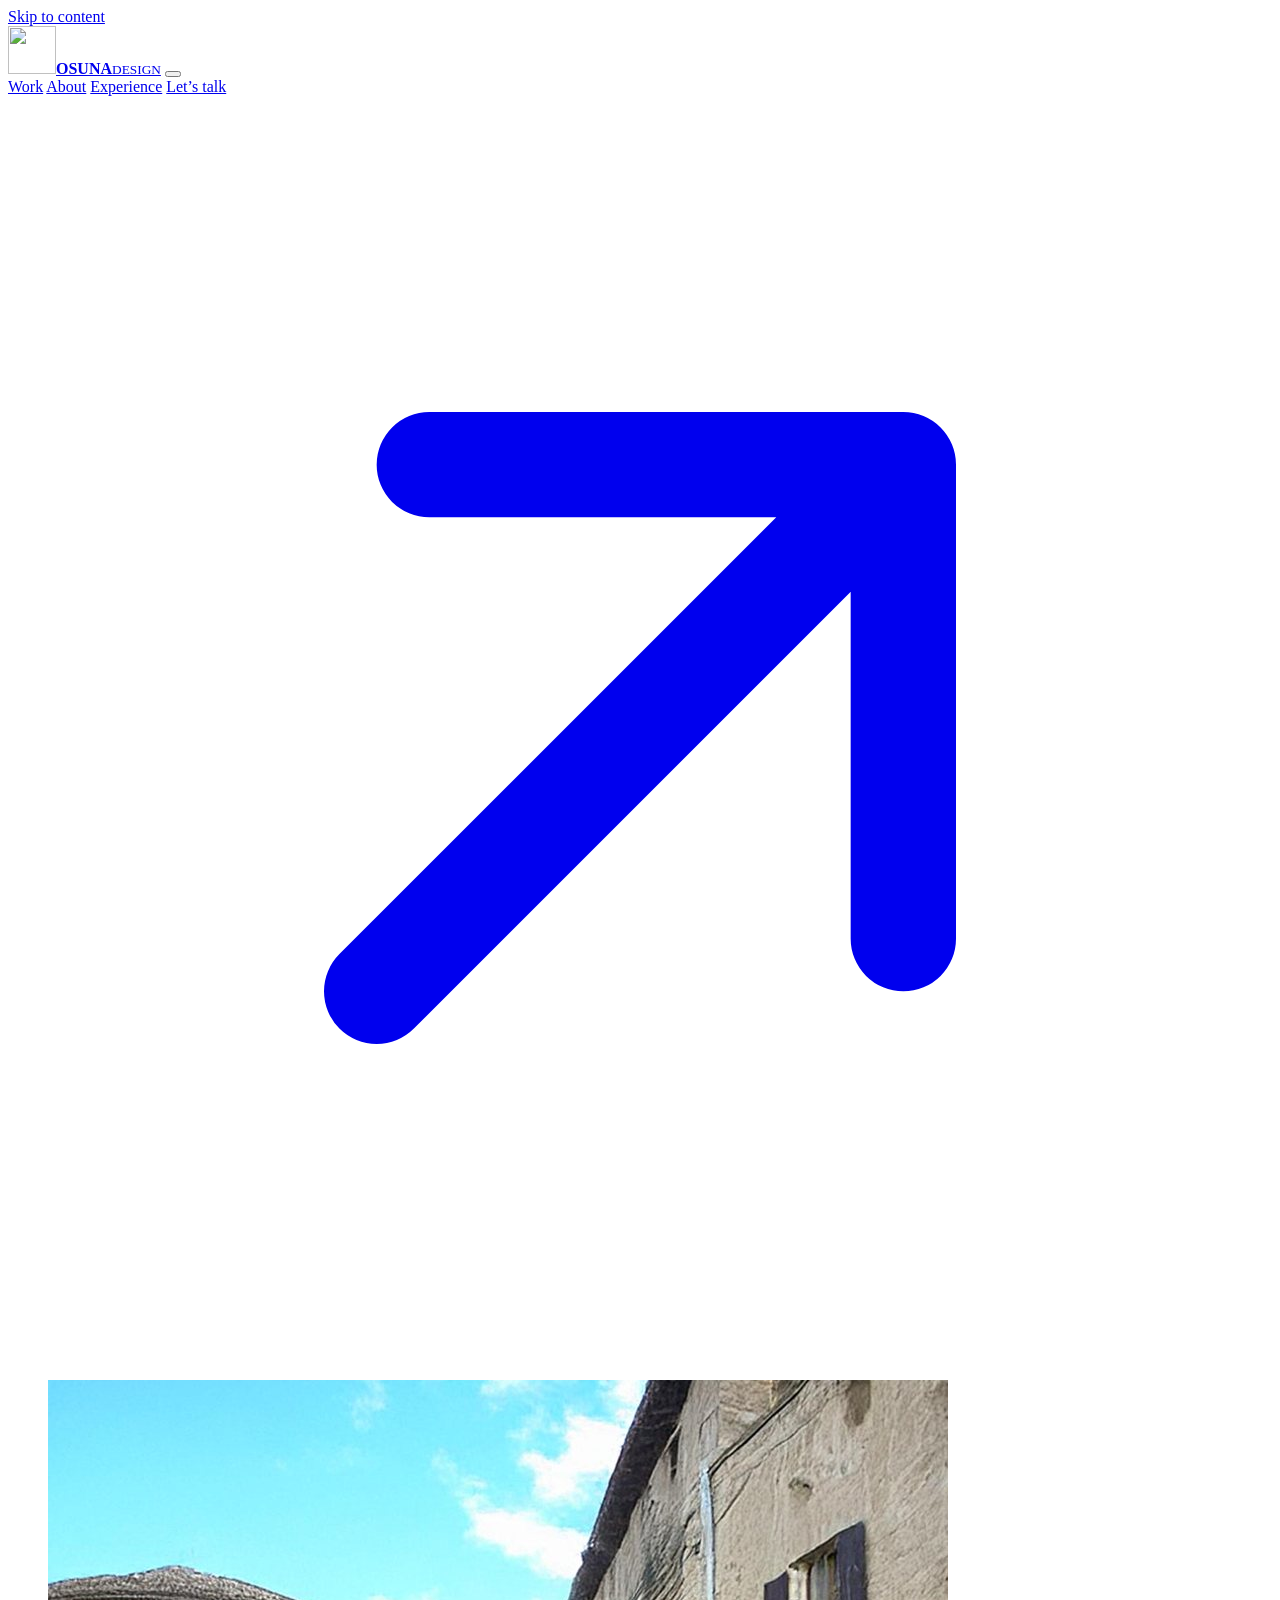
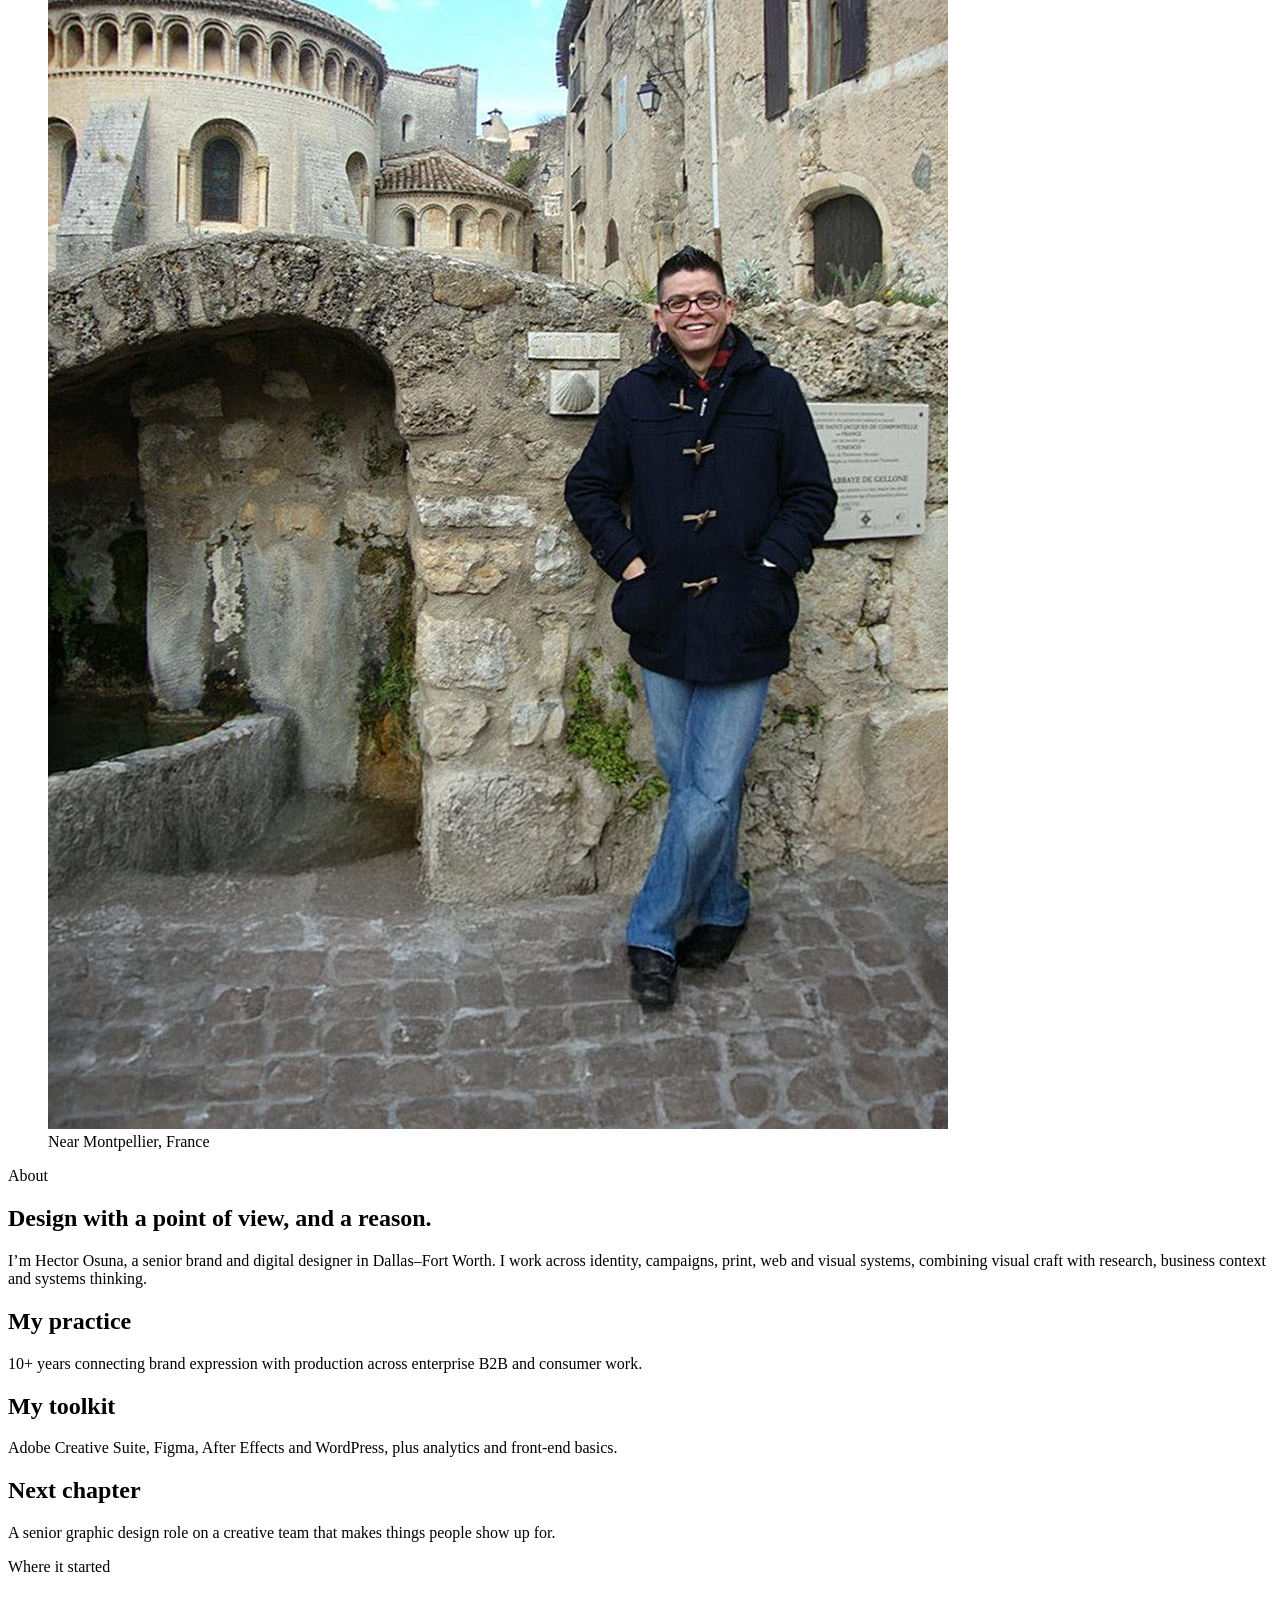
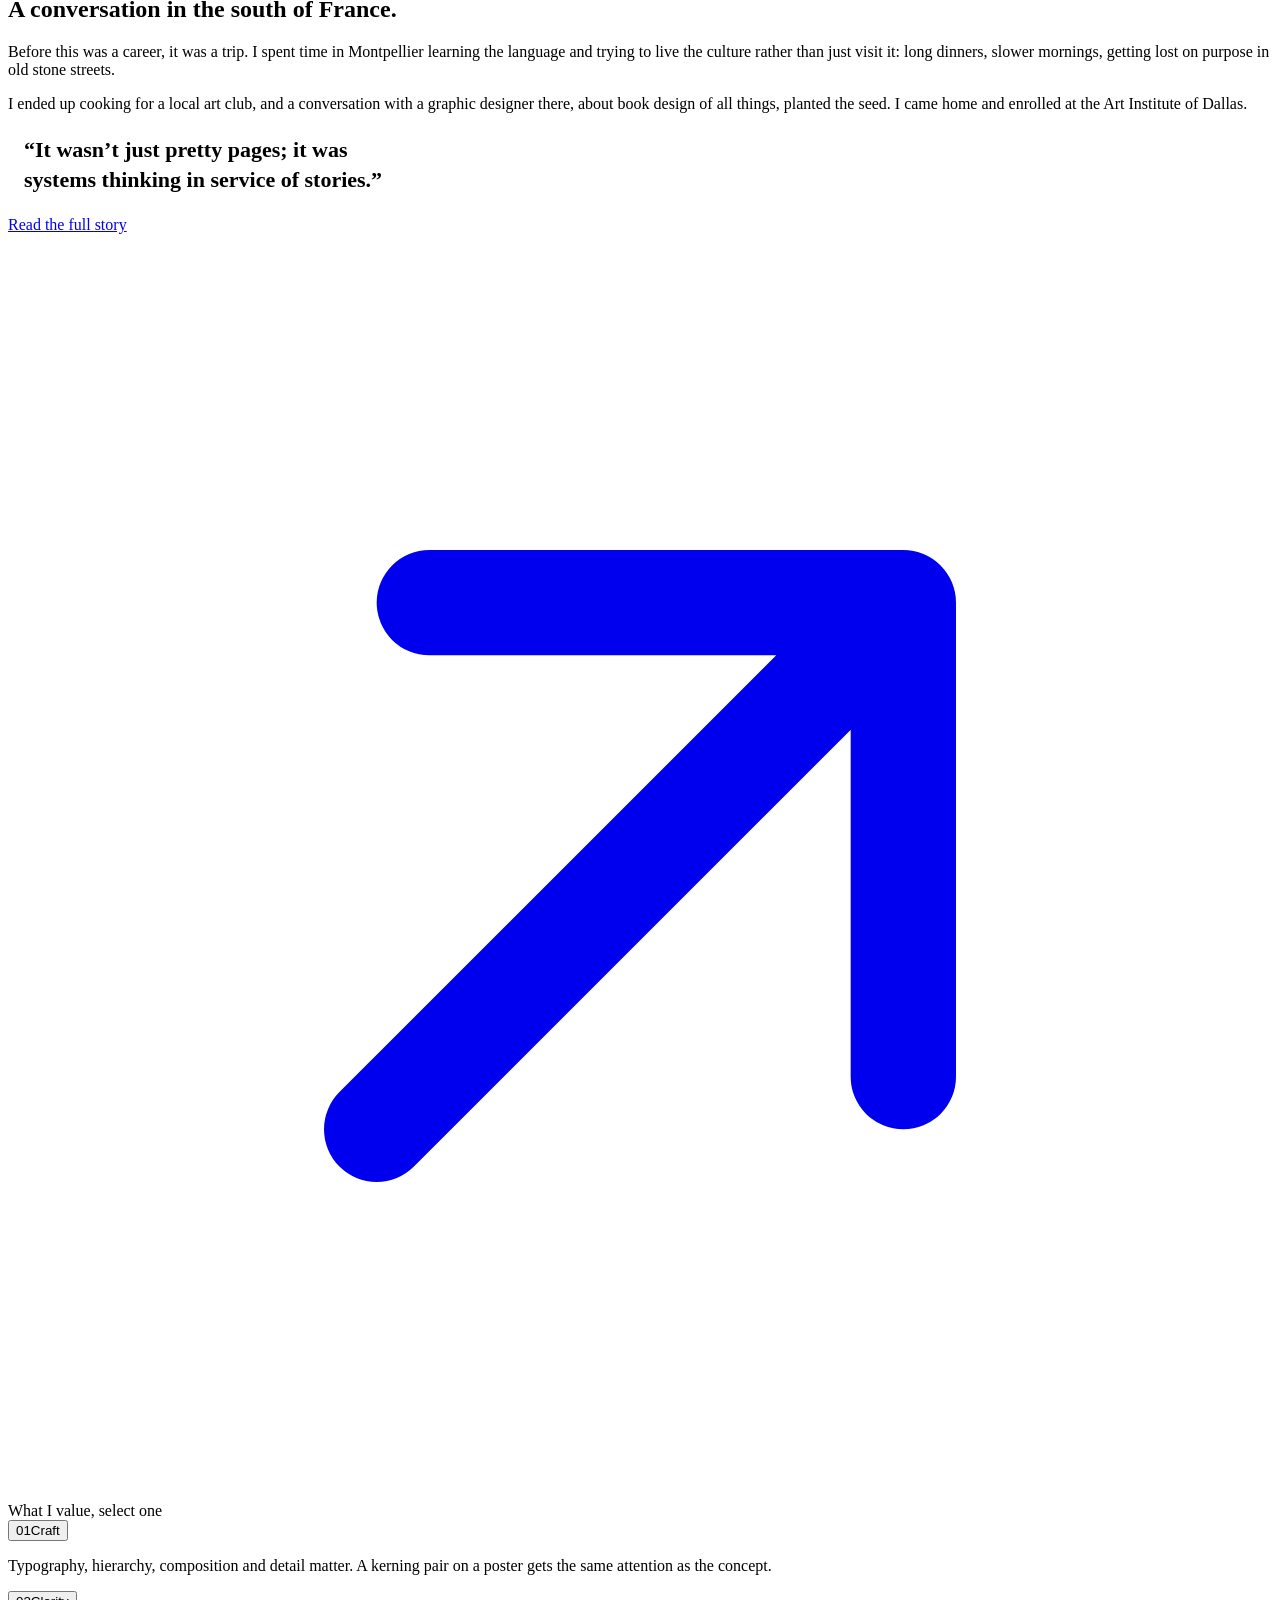
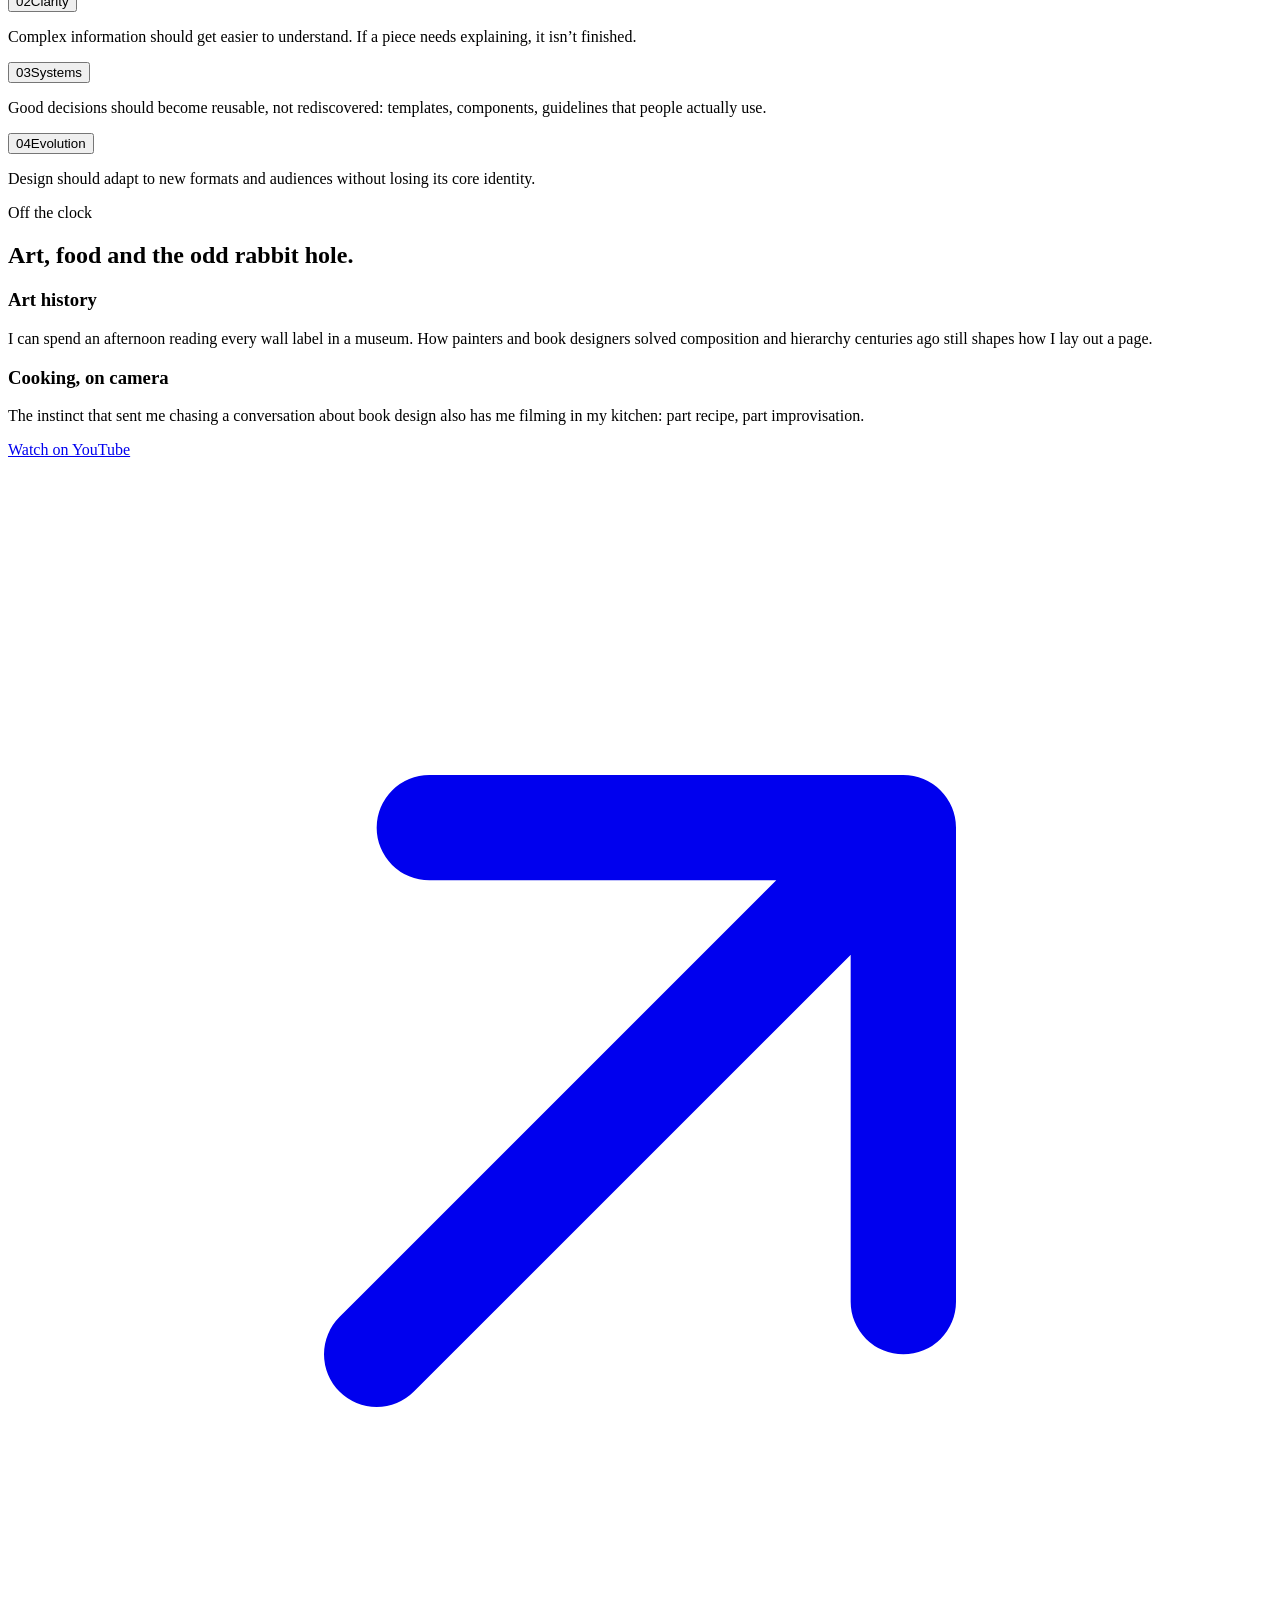
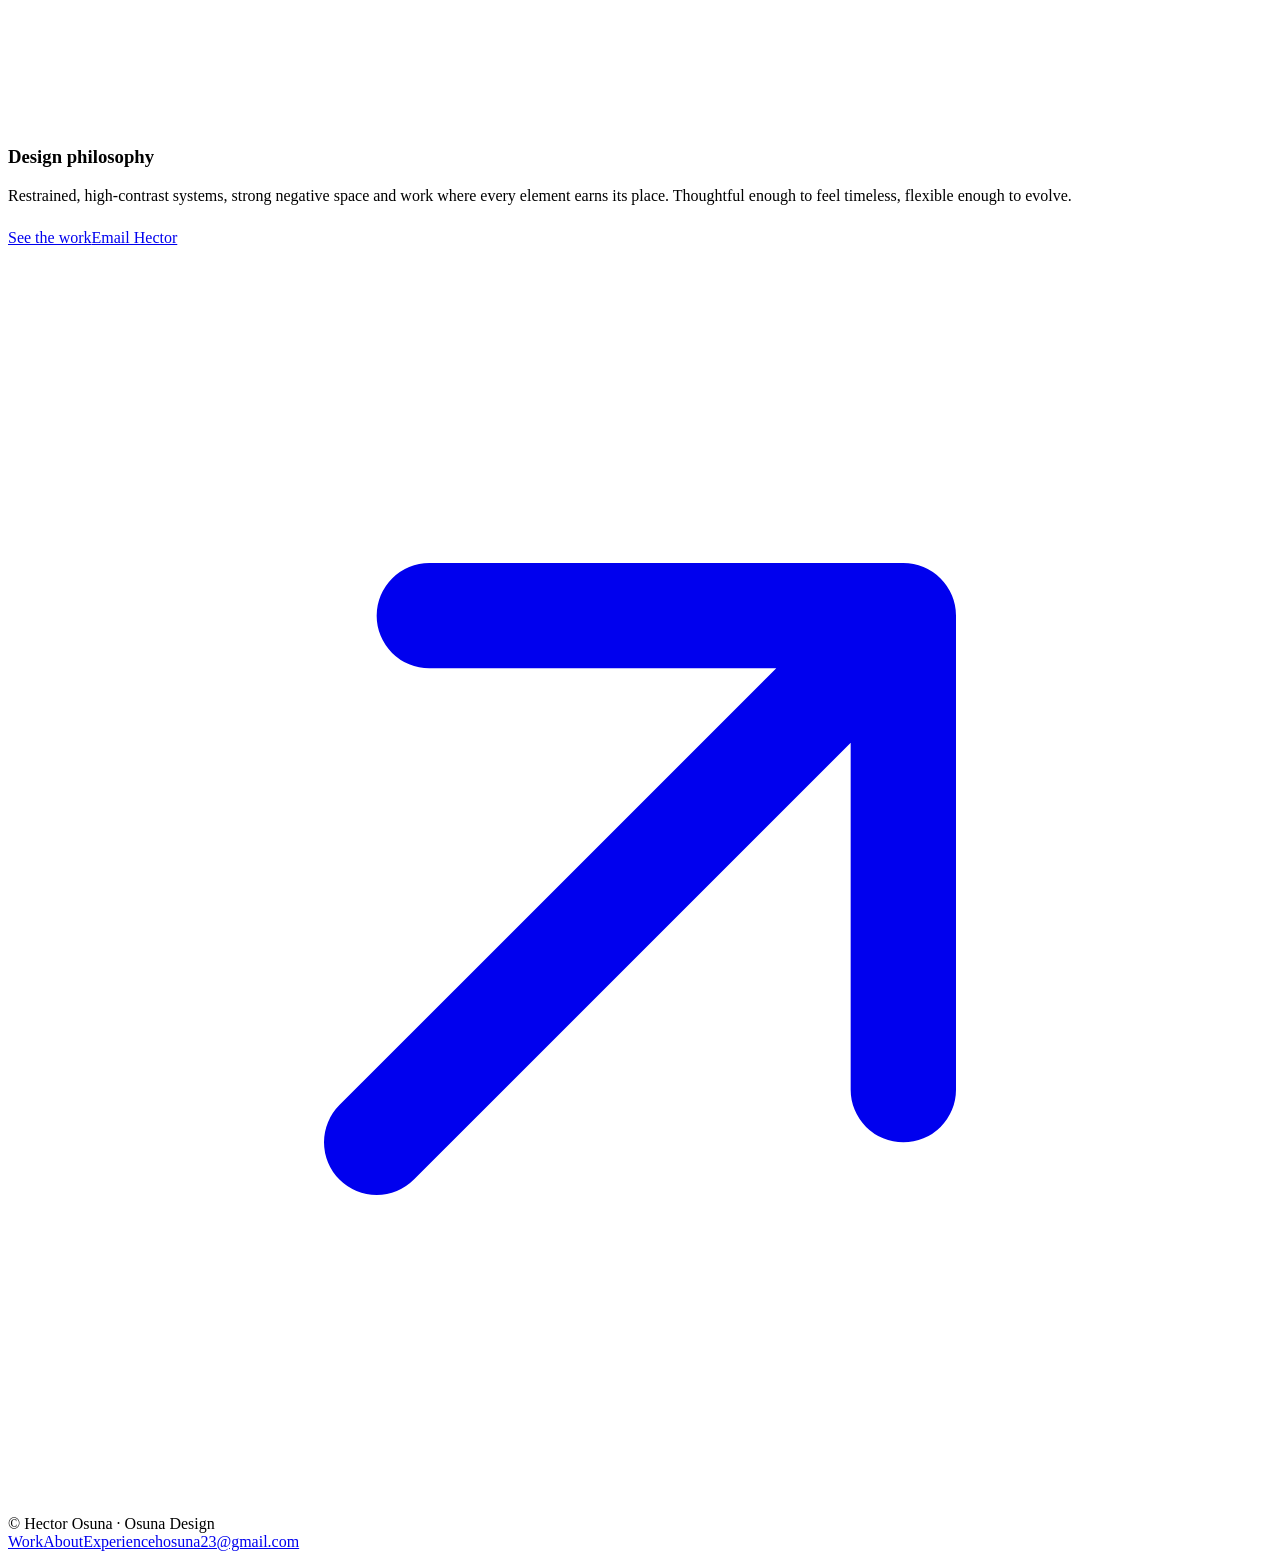
==== about.html @ 1fa9853d "Add files via upload" ====
<!DOCTYPE html>
<html lang="en">
<head>
<meta charset="utf-8">
<meta name="viewport" content="width=device-width,initial-scale=1">
<title>About Hector Osuna — Senior Graphic Designer</title>
<meta name="description" content="Hector Osuna is a senior brand and digital designer in Dallas–Fort Worth working across identity, campaigns, print and visual systems.">
<meta name="theme-color" content="#0F2043">
<link rel="icon" href="assets/favicon.svg" type="image/svg+xml">
<link rel="alternate icon" href="assets/favicon.ico">
<link rel="apple-touch-icon" href="assets/favicon-180.png">
<link rel="preload" href="fonts/plus-jakarta-sans-latin-wght-normal.woff2" as="font" type="font/woff2" crossorigin>
<link rel="preload" href="fonts/instrument-sans-latin-wght-normal.woff2" as="font" type="font/woff2" crossorigin>
<link rel="stylesheet" href="css/site.css">
</head>
<body class="about" id="top">
<a class="skip" href="#main">Skip to content</a>
<header class="nav">
  <div class="wrap nav__in">
    <a class="nav__brand" href="index.html" aria-label="Osuna Design, home"><img src="assets/osuna-mark.png" alt="" width="48" height="48"><span class="nav__word" aria-hidden="true"><b>OSUNA</b><small>DESIGN</small></span></a>
    <button class="nav__toggle" aria-label="Menu" aria-expanded="false"><span></span><span></span></button>
    <nav class="nav__links" aria-label="Main">
      <a href="index.html#work">Work</a>
      <a href="about.html" aria-current="page">About</a>
      <a href="resume.html">Experience</a>
      <a class="btn btn--solid btn--sm" href="mailto:hosuna23@gmail.com">Let&rsquo;s talk <svg viewBox="0 0 24 24" fill="none" stroke="currentColor" stroke-width="2" stroke-linecap="round" stroke-linejoin="round" aria-hidden="true"><path d="M7 17 17 7M8 7h9v9"/></svg></a>
    </nav>
  </div>
</header>
<main id="main">
<section class="band band--tight">
  <div class="wrap split split--center" style="grid-template-columns:minmax(0,.75fr) minmax(0,1.25fr)">
    <figure class="portrait" data-zoom data-title="Saint-Guilhem-le-Désert, near Montpellier, France"><img src="assets/about/hector-montpellier.jpg" alt="Hector Osuna beside a medieval stone bridge and abbey near Montpellier, France"><figcaption>Near Montpellier, France</figcaption></figure>
    <div class="stack" style="--s:18px">
      <span class="label" style="margin:0">About</span>
      <h1 class="h1">Design with a point of view, and a reason.</h1>
      <p class="lead">I&rsquo;m Hector Osuna, a senior brand and digital designer in Dallas–Fort Worth. I work across identity, campaigns, print, web and visual systems, combining visual craft with research, business context and systems thinking.</p>
      <div class="cols" style="--c:3;--g:12px">
        <div class="card"><h2 class="h4">My practice</h2><p>10+ years connecting brand expression with production across enterprise B2B and consumer work.</p></div>
        <div class="card"><h2 class="h4">My toolkit</h2><p>Adobe Creative Suite, Figma, After Effects and WordPress, plus analytics and front-end basics.</p></div>
        <div class="card card--dark"><h2 class="h4">Next chapter</h2><p>A senior graphic design role on a creative team that makes things people show up for.</p></div>
      </div>
    </div>
  </div>
</section>

<section class="band band--tight band--white">
  <div class="wrap split">
    <div class="stack" style="--s:14px">
      <span class="label" style="margin:0">Where it started</span>
      <h2 class="h2">A conversation in the south of France.</h2>
      <p class="body">Before this was a career, it was a trip. I spent time in Montpellier learning the language and trying to live the culture rather than just visit it: long dinners, slower mornings, getting lost on purpose in old stone streets.</p>
      <p class="body">I ended up cooking for a local art club, and a conversation with a graphic designer there, about book design of all things, planted the seed. I came home and enrolled at the Art Institute of Dallas.</p>
      <p style="font-family:var(--f-display);font-weight:600;font-size:22px;line-height:1.35;color:var(--brass);border-left:2px solid var(--brass);padding-left:16px;max-width:36ch">&ldquo;It wasn&rsquo;t just pretty pages; it was systems thinking in service of stories.&rdquo;</p>
      <a class="tlink" href="https://hosuna23.github.io/ui-ux-design/journey-ui-design.html" target="_blank" rel="noopener">Read the full story <svg viewBox="0 0 24 24" fill="none" stroke="currentColor" stroke-width="2" stroke-linecap="round" stroke-linejoin="round" aria-hidden="true"><path d="M7 17 17 7M8 7h9v9"/></svg></a>
    </div>
    <div>
      <span class="label">What I value, select one</span>
      <div class="principles" style="border-color:var(--rule)">
        <div class="principle is-open" style="border-color:var(--rule)"><button aria-expanded="true" style="color:var(--navy)"><span class="n" style="color:var(--brass)">01</span><span class="t">Craft</span><span class="pm" aria-hidden="true"></span></button><div class="principle__body"><div><p style="color:var(--slate)">Typography, hierarchy, composition and detail matter. A kerning pair on a poster gets the same attention as the concept.</p></div></div></div>
        <div class="principle" style="border-color:var(--rule)"><button aria-expanded="false" style="color:var(--navy)"><span class="n" style="color:var(--brass)">02</span><span class="t">Clarity</span><span class="pm" aria-hidden="true"></span></button><div class="principle__body"><div><p style="color:var(--slate)">Complex information should get easier to understand. If a piece needs explaining, it isn&rsquo;t finished.</p></div></div></div>
        <div class="principle" style="border-color:var(--rule)"><button aria-expanded="false" style="color:var(--navy)"><span class="n" style="color:var(--brass)">03</span><span class="t">Systems</span><span class="pm" aria-hidden="true"></span></button><div class="principle__body"><div><p style="color:var(--slate)">Good decisions should become reusable, not rediscovered: templates, components, guidelines that people actually use.</p></div></div></div>
        <div class="principle" style="border-color:var(--rule)"><button aria-expanded="false" style="color:var(--navy)"><span class="n" style="color:var(--brass)">04</span><span class="t">Evolution</span><span class="pm" aria-hidden="true"></span></button><div class="principle__body"><div><p style="color:var(--slate)">Design should adapt to new formats and audiences without losing its core identity.</p></div></div></div>
      </div>
    </div>
  </div>
</section>

<section class="band band--tight">
  <div class="wrap">
    <div class="head"><div><span class="label">Off the clock</span><h2 class="h2">Art, food and the odd rabbit hole.</h2></div></div>
    <div class="cols" style="--c:3">
      <div class="card"><h3 class="h4">Art history</h3><p>I can spend an afternoon reading every wall label in a museum. How painters and book designers solved composition and hierarchy centuries ago still shapes how I lay out a page.</p></div>
      <div class="card"><h3 class="h4">Cooking, on camera</h3><p>The instinct that sent me chasing a conversation about book design also has me filming in my kitchen: part recipe, part improvisation.</p><a class="tlink" style="margin-top:10px" href="https://www.youtube.com/channel/UCTY4CvN-ywnszfTrNIxoCaA" target="_blank" rel="noopener">Watch on YouTube <svg viewBox="0 0 24 24" fill="none" stroke="currentColor" stroke-width="2" stroke-linecap="round" stroke-linejoin="round" aria-hidden="true"><path d="M7 17 17 7M8 7h9v9"/></svg></a></div>
      <div class="card card--dark"><h3 class="h4">Design philosophy</h3><p>Restrained, high-contrast systems, strong negative space and work where every element earns its place. Thoughtful enough to feel timeless, flexible enough to evolve.</p></div>
    </div>
    <div class="actions" style="margin-top:24px"><a class="btn btn--solid" href="index.html#work">See the work</a><a class="btn btn--ghost" href="mailto:hosuna23@gmail.com">Email Hector <svg viewBox="0 0 24 24" fill="none" stroke="currentColor" stroke-width="2" stroke-linecap="round" stroke-linejoin="round" aria-hidden="true"><path d="M7 17 17 7M8 7h9v9"/></svg></a></div>
  </div>
</section>
</main>
<footer class="footer">
  <div class="wrap footer__in">
    <span>&copy; <span data-year></span> Hector Osuna &middot; Osuna Design</span>
    <nav aria-label="Footer"><a href="index.html#work">Work</a><a href="about.html">About</a><a href="resume.html">Experience</a><a href="mailto:hosuna23@gmail.com">hosuna23@gmail.com</a></nav>
  </div>
</footer>
<script src="js/site.js"></script>

</body>
</html>
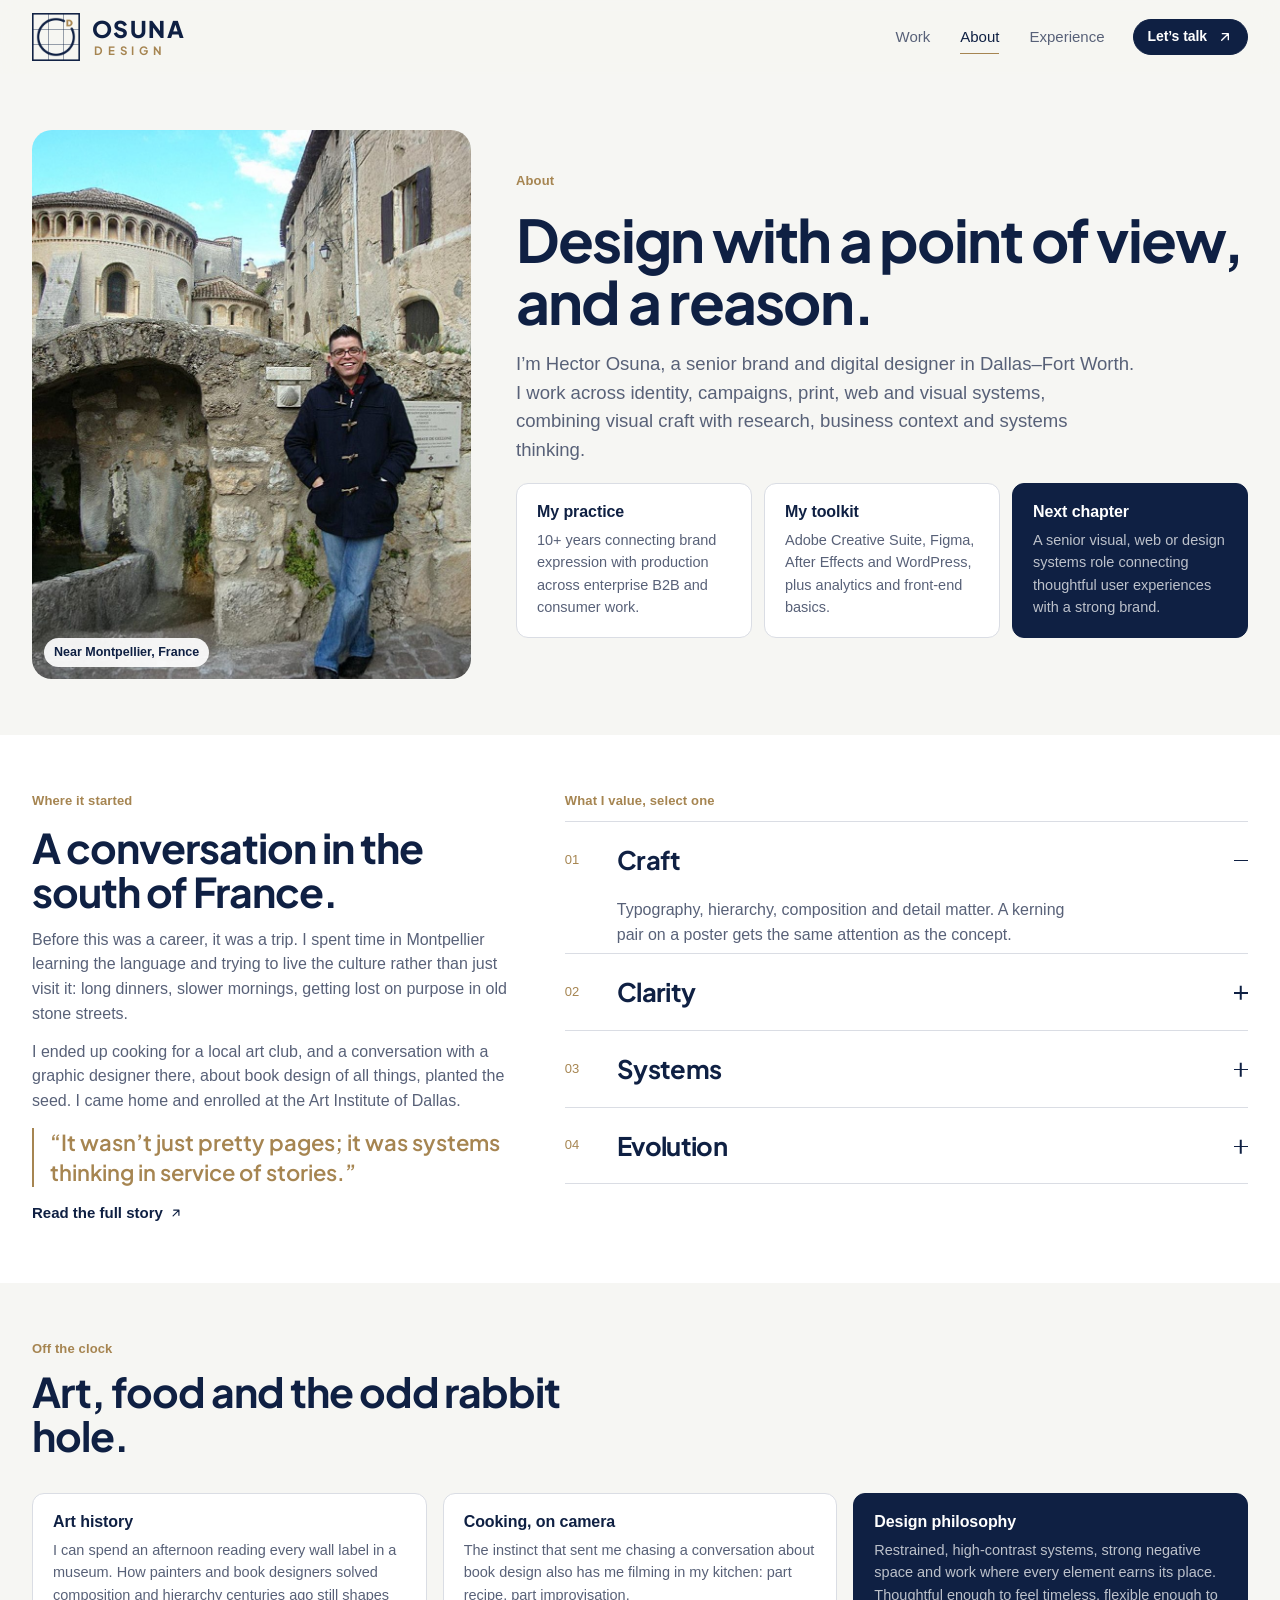
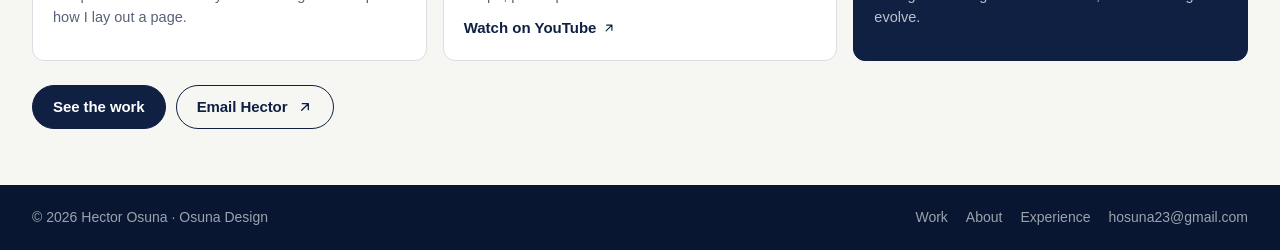
==== commit 496967ff: "Add files via upload" ====
--- a/about.html
+++ b/about.html
@@ -3,7 +3,7 @@
 <head>
 <meta charset="utf-8">
 <meta name="viewport" content="width=device-width,initial-scale=1">
-<title>About Hector Osuna — Senior Graphic Designer</title>
+<title>About Hector Osuna — Senior Visual & Digital Designer</title>
 <meta name="description" content="Hector Osuna is a senior brand and digital designer in Dallas–Fort Worth working across identity, campaigns, print and visual systems.">
 <meta name="theme-color" content="#0F2043">
 <link rel="icon" href="assets/favicon.svg" type="image/svg+xml">
@@ -38,7 +38,7 @@
       <div class="cols" style="--c:3;--g:12px">
         <div class="card"><h2 class="h4">My practice</h2><p>10+ years connecting brand expression with production across enterprise B2B and consumer work.</p></div>
         <div class="card"><h2 class="h4">My toolkit</h2><p>Adobe Creative Suite, Figma, After Effects and WordPress, plus analytics and front-end basics.</p></div>
-        <div class="card card--dark"><h2 class="h4">Next chapter</h2><p>A senior graphic design role on a creative team that makes things people show up for.</p></div>
+        <div class="card card--dark"><h2 class="h4">Next chapter</h2><p>A senior visual, web or design systems role connecting thoughtful user experiences with a strong brand.</p></div>
       </div>
     </div>
   </div>
--- a/css/site.css
+++ b/css/site.css
@@ -0,0 +1,741 @@
+/* ==========================================================================
+   Hector Osuna — Portfolio
+   Design tokens are taken from the Osuna Design mark: navy + brass.
+   Display: Plus Jakarta Sans, bold. Text: Instrument Sans.
+   ========================================================================== */
+
+@font-face{font-family:"Plus Jakarta Sans";font-style:normal;font-display:swap;font-weight:200 800;src:url(../fonts/plus-jakarta-sans-latin-wght-normal.woff2) format("woff2-variations")}
+@font-face{font-family:"Instrument Sans";font-style:normal;font-display:swap;font-weight:400 700;src:url(../fonts/instrument-sans-latin-wght-normal.woff2) format("woff2-variations")}
+
+:root{
+  --navy:#0F2043;
+  --night:#091632;
+  --navy-2:#1B2D57;
+  --brass:#A68551;
+  --brass-lt:#D2B47E;
+  --paper:#F6F6F3;
+  --white:#FFFFFF;
+  --mist:#ECEEF2;
+  --ink:#0F2043;
+  --slate:#586178;
+  --rule:#DADDE4;
+  --rule-dk:rgba(255,255,255,.14);
+
+  --f-display:"Plus Jakarta Sans", "Helvetica Neue", Arial, sans-serif;
+  --f-text:"Instrument Sans", "Helvetica Neue", Arial, sans-serif;
+
+  --max:1240px;
+  --gutter:clamp(16px,3vw,32px);
+  --r-sm:6px;
+  --r-md:12px;
+  --r-lg:20px;
+  --ease:cubic-bezier(.22,.7,.2,1);
+  --ease-out:cubic-bezier(.16,1,.3,1);
+  --shadow:0 1px 2px rgba(15,32,67,.06), 0 18px 40px -18px rgba(15,32,67,.28);
+  --nav-h:74px;
+}
+
+*,*::before,*::after{box-sizing:border-box}
+html{-webkit-text-size-adjust:100%;scroll-padding-top:calc(var(--nav-h) + 56px)}
+body{
+  margin:0;background:var(--paper);color:var(--ink);
+  font-family:var(--f-text);font-size:16px;line-height:1.55;
+  -webkit-font-smoothing:antialiased;text-rendering:optimizeLegibility;
+  overflow-x:hidden;
+}
+img,svg,video{display:block;max-width:100%}
+a{color:inherit;text-decoration:none}
+button{font:inherit;color:inherit;cursor:pointer}
+h1,h2,h3,h4{margin:0;font-weight:700}
+p{margin:0}
+:focus-visible{outline:2px solid var(--brass);outline-offset:3px;border-radius:4px}
+::selection{background:var(--brass-lt);color:var(--navy)}
+
+.wrap{width:min(var(--max),100% - var(--gutter)*2);margin-inline:auto}
+.skip{position:absolute;left:-999px;top:8px;z-index:100;background:var(--navy);color:#fff;padding:10px 14px;border-radius:var(--r-sm)}
+.skip:focus{left:8px}
+.sr{position:absolute;width:1px;height:1px;overflow:hidden;clip:rect(0 0 0 0);white-space:nowrap}
+
+/* ---------- Type ---------- */
+.display{font-family:var(--f-display);font-weight:700;letter-spacing:-.025em;line-height:1.02;}
+.h1{font-family:var(--f-display);font-weight:700;letter-spacing:-.03em;font-size:clamp(36px,4.6vw,62px);line-height:1.04;}
+.h2{font-family:var(--f-display);font-weight:700;letter-spacing:-.025em;font-size:clamp(28px,3.2vw,42px);line-height:1.08;}
+.h3{font-family:var(--f-display);font-weight:700;letter-spacing:-.025em;font-size:clamp(21px,1.9vw,26px);line-height:1.15;}
+.h4{font-family:var(--f-text);font-size:16px;line-height:1.3;font-weight:600;letter-spacing:-.005em}
+.lead{font-size:clamp(17px,1.45vw,19px);line-height:1.55;color:var(--slate);max-width:60ch}
+.body{color:var(--slate);max-width:62ch}
+.body + .body{margin-top:.8em}
+.small{font-size:14px;line-height:1.5;color:var(--slate)}
+.label{display:block;font-size:13px;font-weight:600;letter-spacing:.01em;color:var(--brass);margin-bottom:10px}
+.on-dark .label,.label--lt{color:var(--brass-lt)}
+em.serif,.serif-i{font-family:var(--f-display);font-weight:700;letter-spacing:-.025em;}
+.muted{color:var(--slate)}
+.num{font-variant-numeric:tabular-nums lining-nums}
+
+/* ---------- Buttons & links ---------- */
+.btn{
+  display:inline-flex;align-items:center;gap:10px;min-height:44px;padding:0 20px;
+  border-radius:999px;border:1px solid currentColor;background:transparent;
+  font-size:15px;font-weight:600;letter-spacing:-.005em;white-space:nowrap;
+  transition:background .3s var(--ease),color .3s var(--ease),border-color .3s var(--ease),transform .3s var(--ease);
+}
+.btn svg{width:16px;height:16px;transition:transform .35s var(--ease)}
+.btn:hover svg{transform:translate(3px,-3px)}
+.btn--solid{background:var(--navy);border-color:var(--navy);color:#fff}
+.btn--solid:hover{background:var(--brass);border-color:var(--brass)}
+.btn--ghost:hover{background:var(--navy);color:#fff;border-color:var(--navy)}
+.on-dark .btn--solid,.btn--brass{background:var(--brass);border-color:var(--brass);color:var(--night)}
+.on-dark .btn--solid:hover,.btn--brass:hover{background:#fff;border-color:#fff;color:var(--navy)}
+.on-dark .btn--ghost{color:#fff;border-color:rgba(255,255,255,.4)}
+.on-dark .btn--ghost:hover{background:#fff;color:var(--navy);border-color:#fff}
+.btn--sm{min-height:36px;padding:0 14px;font-size:14px}
+.actions{display:flex;flex-wrap:wrap;gap:10px}
+
+.tlink{
+  display:inline-flex;align-items:center;gap:6px;font-weight:600;font-size:15px;
+  background:linear-gradient(currentColor,currentColor) 0 100%/0 1px no-repeat;
+  padding-bottom:2px;transition:background-size .4s var(--ease),color .2s;
+}
+.tlink:hover{background-size:100% 1px;color:var(--brass)}
+.tlink svg{width:14px;height:14px}
+
+/* ---------- Navigation ---------- */
+.nav{
+  position:sticky;top:0;z-index:50;height:var(--nav-h);
+  background:color-mix(in srgb,var(--paper) 86%,transparent);
+  backdrop-filter:saturate(160%) blur(14px);-webkit-backdrop-filter:saturate(160%) blur(14px);
+  border-bottom:1px solid transparent;transition:border-color .3s,background .3s;
+}
+.nav.is-scrolled{border-bottom-color:var(--rule)}
+.nav__in{height:100%;display:flex;align-items:center;justify-content:space-between;gap:24px}
+.nav__brand{display:flex;align-items:center;gap:12px;color:var(--navy)}
+.nav__brand img{width:48px;height:48px}
+.nav__word{display:flex;flex-direction:column;line-height:1}
+.nav__word b{font-family:var(--f-display);font-weight:800;font-size:23px;letter-spacing:.06em}
+.nav__word small{font-family:var(--f-display);font-weight:700;font-size:11.5px;letter-spacing:.42em;color:var(--brass);margin-top:5px;padding-left:2px}
+@media (max-width:820px){.nav__brand img{width:42px;height:42px}.nav__word b{font-size:20px}.nav__word small{font-size:10.5px}}
+.nav__links{display:flex;align-items:center;gap:6px}
+.nav__links a:not(.btn){position:relative;padding:8px 12px;font-size:15px;font-weight:500;color:var(--slate);transition:color .2s}
+.nav__links a:not(.btn):hover,.nav__links a[aria-current="page"]{color:var(--navy)}
+.nav__links a[aria-current="page"]::after{content:"";position:absolute;left:12px;right:12px;bottom:2px;height:1.5px;background:var(--brass)}
+.nav__links .btn{margin-left:10px}
+.nav__toggle{display:none;width:44px;height:44px;border:0;background:none;border-radius:50%;position:relative}
+.nav__toggle span{position:absolute;left:12px;right:12px;height:1.5px;background:var(--navy);transition:transform .35s var(--ease),opacity .2s}
+.nav__toggle span:nth-child(1){top:17px}.nav__toggle span:nth-child(2){top:26px}
+.nav.is-open .nav__toggle span:nth-child(1){transform:translateY(4.5px) rotate(45deg)}
+.nav.is-open .nav__toggle span:nth-child(2){transform:translateY(-4.5px) rotate(-45deg)}
+
+@media (max-width:820px){
+  .nav__toggle{display:block}
+  .nav__links{
+    position:fixed;inset:var(--nav-h) 0 auto 0;flex-direction:column;align-items:stretch;gap:0;
+    background:var(--paper);border-bottom:1px solid var(--rule);padding:8px var(--gutter) 20px;
+    transform:translateY(-8px);opacity:0;visibility:hidden;transition:all .3s var(--ease);
+  }
+  .nav.is-open .nav__links{transform:none;opacity:1;visibility:visible}
+  .nav__links a:not(.btn){padding:14px 0;font-size:18px;border-bottom:1px solid var(--rule)}
+  .nav__links a[aria-current="page"]::after{display:none}
+  .nav__links .btn{margin:16px 0 0;justify-content:center}
+}
+
+/* ---------- Sections ---------- */
+.band{padding:clamp(48px,6vw,80px) 0}
+.band--tight{padding:clamp(36px,4.5vw,56px) 0}
+.band--dark,.on-dark{background:var(--navy);color:#fff}
+.band--dark .lead,.band--dark .body,.band--dark .small,.on-dark .lead,.on-dark .body,.on-dark .small,.on-dark .muted{color:rgba(255,255,255,.72)}
+.band--white{background:var(--white)}
+.head{display:grid;grid-template-columns:minmax(0,1fr) minmax(0,.9fr);gap:24px 48px;align-items:end;margin-bottom:clamp(24px,3vw,36px)}
+.head .lead,.head .body{justify-self:end}
+@media (max-width:820px){.head{grid-template-columns:1fr}.head .lead,.head .body{justify-self:start}}
+
+/* ==========================================================================
+   HOME
+   ========================================================================== */
+.stage{position:relative;background:var(--navy);color:#fff;overflow:hidden;isolation:isolate}
+.stage::before{
+  /* faint staff lines: five rules, like a score */
+  content:"";position:absolute;left:52%;right:0;top:50%;margin-top:-32px;height:64px;z-index:-1;opacity:.12;
+  background:repeating-linear-gradient(to bottom,#fff 0 1px,transparent 1px 16px);
+  transform-origin:left;animation:staff 1.6s var(--ease-out) .2s both;
+}
+@keyframes staff{from{transform:scaleX(0)}to{transform:scaleX(1)}}
+.stage__in{display:grid;grid-template-columns:minmax(0,1.15fr) minmax(0,.85fr);gap:40px;align-items:center;padding:clamp(40px,5.5vw,72px) 0 clamp(36px,4.5vw,56px)}
+.stage__kicker{display:flex;flex-wrap:wrap;gap:6px 18px;font-size:14px;color:rgba(255,255,255,.7);margin-bottom:22px}
+.stage__kicker b{color:#fff;font-weight:600}
+.stage__kicker .dot{display:inline-block;width:6px;height:6px;border-radius:50%;background:#7BD88F;margin-right:8px;vertical-align:middle;box-shadow:0 0 0 0 rgba(123,216,143,.6);animation:ping 2.4s infinite}
+@keyframes ping{70%{box-shadow:0 0 0 8px rgba(123,216,143,0)}100%{box-shadow:0 0 0 0 rgba(123,216,143,0)}}
+.stage h1{font-family:var(--f-display);font-weight:700;letter-spacing:-.025em;font-size:clamp(36px,4.2vw,60px);line-height:1.04;}
+.stage h1 .ln{display:block;overflow:hidden;padding-bottom:.06em}
+.stage h1 .ln > span{display:block;animation:rise 1s var(--ease-out) both}
+.stage h1 .ln:nth-child(2) > span{animation-delay:.08s}
+.stage h1 .ln:nth-child(3) > span{animation-delay:.16s;color:var(--brass-lt)}
+@keyframes rise{from{transform:translateY(105%)}to{transform:none}}
+.stage .lead{color:rgba(255,255,255,.74);margin:22px 0 28px;max-width:52ch;animation:fade .9s var(--ease-out) .35s both}
+.stage .actions{animation:fade .9s var(--ease-out) .45s both}
+@keyframes fade{from{opacity:0;transform:translateY(10px)}to{opacity:1;transform:none}}
+
+.proof{display:grid;grid-template-columns:repeat(3,auto);justify-content:start;gap:12px 40px;margin-top:36px;padding-top:22px;border-top:1px solid var(--rule-dk);animation:fade .9s var(--ease-out) .55s both}
+.proof strong{display:block;font-family:var(--f-display);font-weight:700;letter-spacing:-.025em;font-size:26px;line-height:1;color:#fff}
+.proof span{font-size:13px;color:rgba(255,255,255,.62)}
+
+/* Card "deal" — the hero's one orchestrated moment */
+.deal{position:relative;height:clamp(320px,36vw,470px);perspective:1400px}
+.deal__card{
+  position:absolute;left:50%;top:50%;width:min(78%,440px);aspect-ratio:3/2;
+  border-radius:var(--r-md);overflow:hidden;background:#fff;
+  box-shadow:0 30px 60px -20px rgba(0,0,0,.55),0 0 0 1px rgba(255,255,255,.08);
+  transform:translate(-50%,-50%) translate(var(--x,0),var(--y,0)) rotate(var(--r,0deg));
+  transition:transform .8s var(--ease-out),filter .5s,opacity .5s;
+  animation:deal 1.1s var(--ease-out) both;animation-delay:calc(.25s + var(--i) * .12s);
+}
+.deal__card img{width:100%;height:100%;object-fit:cover}
+.deal__card figcaption{
+  position:absolute;left:0;right:0;bottom:0;display:flex;justify-content:space-between;gap:10px;
+  padding:28px 14px 11px;font-size:13px;font-weight:600;color:#fff;
+  background:linear-gradient(transparent,rgba(9,22,50,.85));opacity:0;transition:opacity .35s;
+}
+.deal__card.is-top figcaption{opacity:1}
+.deal__card:not(.is-top){filter:brightness(.82) saturate(.9)}
+@keyframes deal{from{opacity:0;transform:translate(-50%,-30%) translate(0,60px) rotate(0deg) scale(.92)}}
+.deal:hover .deal__card[data-pos="1"]{--x:-22%;--y:-6%;--r:-9deg}
+.deal:hover .deal__card[data-pos="2"]{--x:22%;--y:-4%;--r:8deg}
+.deal__card[data-pos="0"]{--x:0;--y:4%;--r:-1.5deg;z-index:3}
+.deal__card[data-pos="1"]{--x:-12%;--y:-4%;--r:-6deg;z-index:2}
+.deal__card[data-pos="2"]{--x:12%;--y:-2%;--r:5deg;z-index:1}
+.deal__nav{position:absolute;left:50%;bottom:-4px;transform:translateX(-50%);display:flex;gap:8px;z-index:5}
+.deal__nav button{width:28px;height:4px;border:0;border-radius:2px;background:rgba(255,255,255,.25);padding:0;position:relative;overflow:hidden}
+.deal__nav button.is-on::after{content:"";position:absolute;inset:0;background:var(--brass-lt);transform-origin:left;animation:fill var(--dur,5s) linear both}
+.deal.is-paused .deal__nav button.is-on::after{animation-play-state:paused}
+@keyframes fill{from{transform:scaleX(0)}to{transform:scaleX(1)}}
+
+@media (max-width:900px){
+  .stage__in{grid-template-columns:1fr}
+  .deal{height:clamp(240px,62vw,360px);margin-top:8px}
+  .proof{grid-template-columns:repeat(3,1fr);gap:12px 18px}
+  .proof strong{font-size:21px}
+}
+
+/* Client strip */
+.clients{border-bottom:1px solid var(--rule);background:var(--white)}
+.clients__in{display:flex;align-items:center;gap:28px;padding:16px 0}
+.clients__label{flex:none;font-size:13px;color:var(--slate);max-width:9em;line-height:1.3}
+.marquee{flex:1;overflow:hidden;mask-image:linear-gradient(90deg,transparent,#000 8%,#000 92%,transparent)}
+.marquee__track{display:flex;gap:64px;width:max-content;animation:marquee 32s linear infinite}
+.marquee:hover .marquee__track{animation-play-state:paused}
+.marquee a{display:flex;align-items:center;height:40px;opacity:.6;filter:grayscale(1);transition:opacity .3s,filter .3s}
+.marquee a:hover{opacity:1;filter:none}
+.marquee img{height:30px;width:auto;max-width:150px;object-fit:contain}
+@keyframes marquee{to{transform:translateX(-50%)}}
+
+/* Work index — the signature component */
+.index{display:grid;grid-template-columns:minmax(0,1fr) minmax(0,1.08fr);gap:clamp(24px,4vw,56px);align-items:start}
+.index__list{list-style:none;margin:0;padding:0;border-top:1px solid var(--rule)}
+.index__row{border-bottom:1px solid var(--rule);position:relative}
+.index__row::before{content:"";position:absolute;left:0;bottom:-1px;height:1px;width:100%;background:var(--navy);transform:scaleX(0);transform-origin:left;transition:transform .6s var(--ease-out)}
+.index__row.is-active::before{transform:scaleX(1)}
+.index__link{display:grid;grid-template-columns:64px minmax(0,1fr) auto;align-items:center;gap:16px;padding:15px 0}
+.index__year{font-size:13px;color:var(--slate);font-variant-numeric:tabular-nums}
+.index__name{font-family:var(--f-display);font-weight:700;letter-spacing:-.025em;font-size:clamp(22px,2.2vw,30px);line-height:1.1;transition:transform .45s var(--ease-out),color .3s}
+.index__kind{display:block;font-family:var(--f-text);font-size:13.5px;color:var(--slate);margin-top:3px;transition:color .3s}
+.index__go{width:36px;height:36px;border-radius:50%;border:1px solid var(--rule);display:grid;place-items:center;transition:all .35s var(--ease)}
+.index__go svg{width:14px;height:14px}
+.index__row.is-active .index__name{transform:translateX(8px);color:var(--navy)}
+.index__row.is-active .index__go{background:var(--navy);border-color:var(--navy);color:#fff;transform:rotate(-45deg)}
+.index__row.is-active .index__kind{color:var(--brass)}
+.index__thumb{display:none}
+.index__sub{font-size:13px;color:var(--slate);padding:22px 0 6px}
+
+.preview{position:sticky;top:calc(var(--nav-h) + 20px);background:var(--white);border-radius:var(--r-lg);overflow:hidden;box-shadow:var(--shadow)}
+.preview__media{position:relative;aspect-ratio:16/10;background:var(--mist);overflow:hidden}
+.preview__media img{position:absolute;inset:0;width:100%;height:100%;object-fit:cover;opacity:0;transform:scale(1.06);transition:opacity .6s var(--ease),transform 1.2s var(--ease-out)}
+.preview__media img.is-on{opacity:1;transform:none}
+.preview__tag{position:absolute;left:14px;top:14px;z-index:2;background:rgba(9,22,50,.78);color:#fff;font-size:12.5px;font-weight:600;padding:6px 11px;border-radius:999px;backdrop-filter:blur(6px)}
+.preview__body{padding:22px 24px 24px}
+.preview__body > *{transition:opacity .35s,transform .45s var(--ease-out)}
+.preview.is-swapping .preview__body > *{opacity:0;transform:translateY(6px)}
+.preview__title{font-family:var(--f-display);font-weight:700;letter-spacing:-.025em;font-size:24px;line-height:1.15;margin-bottom:8px}
+.preview__text{color:var(--slate);font-size:15px;margin-bottom:16px;max-width:56ch}
+.preview__facts{display:grid;grid-template-columns:repeat(3,1fr);gap:12px;padding:14px 0;border-block:1px solid var(--rule);margin-bottom:16px}
+.preview__facts dt{font-size:12px;color:var(--slate)}
+.preview__facts dd{margin:2px 0 0;font-size:14px;font-weight:600;line-height:1.3}
+.preview__foot{display:flex;align-items:center;justify-content:space-between;gap:12px;flex-wrap:wrap}
+.chips{display:flex;flex-wrap:wrap;gap:6px}
+.chip{font-size:12.5px;padding:4px 10px;border-radius:999px;background:var(--mist);color:var(--navy);font-weight:500}
+.on-dark .chip{background:rgba(255,255,255,.1);color:#fff}
+
+@media (max-width:900px){
+  .index{grid-template-columns:1fr}
+  .preview{display:none}
+  .index__link{grid-template-columns:88px minmax(0,1fr) auto}
+  .index__thumb{display:block;grid-row:1;grid-column:1;width:88px;aspect-ratio:4/3;border-radius:var(--r-sm);overflow:hidden}
+  .index__thumb img{width:100%;height:100%;object-fit:cover}
+  .index__year{display:none}
+}
+
+/* Approach + results */
+.approach{display:grid;grid-template-columns:minmax(0,1.25fr) minmax(0,1fr);gap:clamp(28px,5vw,72px)}
+.principles{display:grid;gap:0;border-top:1px solid var(--rule-dk)}
+.principle{border-bottom:1px solid var(--rule-dk)}
+.principle button{width:100%;display:grid;grid-template-columns:40px 1fr 24px;align-items:center;gap:12px;padding:18px 0;background:none;border:0;text-align:left;color:#fff}
+.principle .n{font-size:13px;color:var(--brass-lt);font-variant-numeric:tabular-nums}
+.principle .t{font-family:var(--f-display);font-weight:700;letter-spacing:-.025em;font-size:clamp(20px,2vw,26px)}
+.principle .pm{width:14px;height:14px;position:relative;justify-self:end}
+.principle .pm::before,.principle .pm::after{content:"";position:absolute;left:0;right:0;top:50%;height:1.5px;background:currentColor;transition:transform .35s var(--ease)}
+.principle .pm::after{transform:rotate(90deg)}
+.principle.is-open .pm::after{transform:rotate(0)}
+.principle__body{display:grid;grid-template-rows:0fr;transition:grid-template-rows .45s var(--ease-out)}
+.principle.is-open .principle__body{grid-template-rows:1fr}
+.principle__body > div{overflow:hidden}
+.principle__body p{padding:0 0 6px 52px;color:rgba(255,255,255,.72);max-width:58ch}
+.principle__body a{display:inline-block;margin:8px 0 20px 52px;color:var(--brass-lt)}
+
+.results{display:grid;gap:12px;align-content:start}
+.result{display:grid;grid-template-columns:auto 1fr;gap:18px;align-items:center;padding:18px 20px;border-radius:var(--r-md);background:rgba(255,255,255,.05);border:1px solid var(--rule-dk)}
+.result strong{font-family:var(--f-display);font-weight:700;letter-spacing:-.025em;font-size:clamp(34px,3.4vw,46px);line-height:1;color:var(--brass-lt);min-width:3.2ch}
+.result p{font-size:14.5px;color:rgba(255,255,255,.75)}
+.toolkit{margin-top:28px;display:flex;flex-wrap:wrap;align-items:center;gap:8px}
+.toolkit span:first-child{font-size:13px;color:rgba(255,255,255,.6);margin-right:6px}
+@media (max-width:900px){.approach{grid-template-columns:1fr}}
+
+/* Testimonials */
+.voices{display:grid;grid-template-columns:minmax(0,.8fr) minmax(0,1.4fr);gap:clamp(24px,5vw,72px);align-items:center}
+.voices__people{display:grid;gap:6px}
+.person{display:flex;align-items:center;gap:12px;padding:8px 10px;border:0;background:none;border-radius:var(--r-md);text-align:left;transition:background .3s}
+.person img{width:42px;height:42px;border-radius:50%;object-fit:cover;filter:grayscale(1);transition:filter .3s,box-shadow .3s}
+.person b{display:block;font-size:15px;font-weight:600;line-height:1.2}
+.person small{font-size:13px;color:var(--slate)}
+.person:hover{background:var(--mist)}
+.person[aria-selected="true"]{background:var(--white);box-shadow:var(--shadow)}
+.person[aria-selected="true"] img{filter:none;box-shadow:0 0 0 2px var(--brass)}
+.quote{position:relative;margin:0}
+.quote__mark{font-family:var(--f-display);font-weight:700;letter-spacing:-.025em;font-size:88px;line-height:.75;color:var(--brass);height:44px;display:block}
+.quote blockquote{margin:0;font-family:var(--f-display);font-weight:500;letter-spacing:-.015em;font-size:clamp(20px,2.1vw,27px);line-height:1.35;min-height:6.8em;transition:opacity .35s,transform .45s var(--ease-out)}
+.quote.is-swapping blockquote{opacity:0;transform:translateY(8px)}
+.quote figcaption{margin-top:16px;font-size:14px;color:var(--slate)}
+.quote figcaption b{color:var(--navy)}
+.quote__bar{height:2px;background:var(--rule);margin-top:18px;overflow:hidden;border-radius:2px}
+.quote__bar i{display:block;height:100%;background:var(--brass);transform-origin:left;animation:fill 9s linear both}
+.voices.is-paused .quote__bar i{animation-play-state:paused}
+@media (max-width:820px){
+  .voices{grid-template-columns:1fr}
+  .voices__people{grid-auto-flow:column;grid-auto-columns:max-content;overflow-x:auto;order:2;padding-bottom:4px}
+  .person small{display:none}
+  .quote blockquote{min-height:0}
+}
+
+/* Contact */
+.contact{display:grid;grid-template-columns:minmax(0,1.3fr) auto;align-items:end;gap:28px}
+.contact h2{font-family:var(--f-display);font-weight:700;letter-spacing:-.03em;font-size:clamp(32px,4vw,54px);line-height:1.05;}
+.contact h2 i{font-style:normal;color:var(--brass-lt)}
+.contact .lead{margin-top:16px}
+.copy-email{display:inline-flex;align-items:center;gap:10px;margin-top:20px;padding:10px 14px;border-radius:var(--r-md);border:1px dashed rgba(255,255,255,.3);background:none;color:#fff;font-size:15px}
+.copy-email:hover{border-color:var(--brass-lt)}
+.copy-email small{color:var(--brass-lt);font-size:12.5px}
+@media (max-width:820px){.contact{grid-template-columns:1fr}}
+
+.footer{background:var(--night);color:rgba(255,255,255,.6);font-size:14px}
+.footer__in{display:flex;flex-wrap:wrap;justify-content:space-between;gap:12px;padding:22px 0}
+.footer a:hover{color:#fff}
+.footer nav{display:flex;gap:18px}
+
+/* ==========================================================================
+   CASE STUDY
+   ========================================================================== */
+.case-hero{padding:clamp(28px,4vw,48px) 0 clamp(24px,3vw,36px)}
+.crumb{display:inline-flex;align-items:center;gap:8px;font-size:14px;color:var(--slate);margin-bottom:18px}
+.crumb:hover{color:var(--navy)}
+.crumb svg{width:14px;height:14px;transition:transform .3s var(--ease)}
+.crumb:hover svg{transform:translateX(-3px)}
+.case-hero__grid{display:grid;grid-template-columns:minmax(0,1.1fr) minmax(0,.9fr);gap:clamp(24px,4vw,56px);align-items:end}
+.case-hero h1{font-family:var(--f-display);font-weight:700;letter-spacing:-.03em;font-size:clamp(36px,4.4vw,60px);line-height:1.02;animation:fade .9s var(--ease-out) both}
+.case-hero .sub{font-family:var(--f-display);font-weight:600;letter-spacing:-.01em;font-size:clamp(19px,1.9vw,24px);color:var(--brass);margin:10px 0 14px;animation:fade .9s var(--ease-out) .08s both}
+.case-hero .lead{animation:fade .9s var(--ease-out) .14s both}
+.award{display:inline-flex;align-items:center;gap:10px;margin-top:16px;padding:7px 14px 7px 8px;border-radius:999px;background:var(--white);border:1px solid var(--rule);font-size:14px;animation:fade .9s var(--ease-out) .2s both}
+.award i{width:24px;height:24px;border-radius:50%;background:var(--brass);color:#fff;display:grid;place-items:center;font-style:normal;font-size:12px}
+.award a{font-weight:600;border-bottom:1px solid var(--brass)}
+
+.meta{display:grid;grid-template-columns:repeat(2,minmax(0,1fr));gap:0;margin:0;border-top:1px solid var(--rule);animation:fade .9s var(--ease-out) .2s both}
+.meta div{padding:11px 0;border-bottom:1px solid var(--rule)}
+.meta div:nth-child(odd){padding-right:16px}
+.meta dt{font-size:12.5px;color:var(--slate)}
+.meta dd{margin:2px 0 0;font-size:14.5px;font-weight:600;line-height:1.35}
+
+.figures{display:grid;grid-template-columns:repeat(var(--n,4),minmax(0,1fr));gap:1px;background:var(--rule);border:1px solid var(--rule);border-radius:var(--r-md);overflow:hidden;margin-top:clamp(22px,3vw,32px)}
+.figure{background:var(--white);padding:16px 18px}
+.figure strong{display:block;font-family:var(--f-display);font-weight:700;letter-spacing:-.025em;font-size:clamp(28px,2.8vw,38px);line-height:1;color:var(--navy)}
+.figure > span{display:block;margin-top:6px;font-size:13px;line-height:1.35;color:var(--slate)}
+@media (max-width:900px){.case-hero__grid{grid-template-columns:1fr}.figures{grid-template-columns:repeat(2,minmax(0,1fr))}}
+
+/* Chapter bar */
+.chapters{position:sticky;top:var(--nav-h);z-index:40;background:color-mix(in srgb,var(--paper) 92%,transparent);backdrop-filter:blur(12px);-webkit-backdrop-filter:blur(12px);border-block:1px solid var(--rule)}
+.chapters__in{display:flex;align-items:center;gap:8px}
+.chapters__list{flex:1;display:flex;gap:2px;overflow-x:auto;scrollbar-width:none;scroll-behavior:smooth}
+.chapters__list::-webkit-scrollbar{display:none}
+.chapters__tab{
+  position:relative;flex:none;display:flex;align-items:baseline;gap:8px;
+  padding:15px 14px 14px;border:0;background:none;font-size:14.5px;font-weight:500;color:var(--slate);white-space:nowrap;transition:color .25s;
+}
+.chapters__tab .n{font-size:12px;font-variant-numeric:tabular-nums;color:var(--brass);opacity:.8}
+.chapters__tab:hover{color:var(--navy)}
+.chapters__tab[aria-selected="true"]{color:var(--navy);font-weight:600}
+.chapters__ink{position:absolute;bottom:-1px;left:0;height:2px;background:var(--navy);transition:transform .5s var(--ease-out),width .5s var(--ease-out);pointer-events:none}
+.chapters__list{position:relative}
+.chapters__step{flex:none;display:flex;gap:6px}
+.chapters__step button{width:34px;height:34px;border-radius:50%;border:1px solid var(--rule);background:var(--white);display:grid;place-items:center;transition:all .25s}
+.chapters__step button:hover:not(:disabled){background:var(--navy);border-color:var(--navy);color:#fff}
+.chapters__step button:disabled{opacity:.35;cursor:default}
+.chapters__step svg{width:14px;height:14px}
+.chapters__progress{height:2px;background:transparent;position:absolute;left:0;right:0;bottom:-1px}
+@media (max-width:640px){.chapters__step{display:none}.chapters__tab{padding:13px 10px}}
+
+/* Chapter panels */
+.chapter{padding:clamp(26px,3.2vw,40px) 0 clamp(28px,3.5vw,44px);min-height:62vh}
+.chapter[hidden]{display:none}
+.chapter.is-entering [data-anim]{animation:enter .7s var(--ease-out) both;animation-delay:calc(var(--d,0) * 70ms)}
+@keyframes enter{from{opacity:0;transform:translateY(14px)}to{opacity:1;transform:none}}
+.chapter__head{display:grid;grid-template-columns:minmax(0,1fr) minmax(0,1fr);gap:16px 48px;align-items:end;margin-bottom:clamp(20px,2.6vw,30px)}
+.chapter__head .body{justify-self:end}
+@media (max-width:820px){.chapter__head{grid-template-columns:1fr}.chapter__head .body{justify-self:start}}
+.chapter__foot{display:flex;justify-content:space-between;align-items:center;gap:16px;margin-top:clamp(24px,3vw,36px);padding-top:18px;border-top:1px solid var(--rule)}
+.chapter__next{display:flex;align-items:center;gap:14px;border:0;background:none;text-align:right;padding:6px 0}
+.chapter__next small{display:block;font-size:12.5px;color:var(--slate)}
+.chapter__next b{font-family:var(--f-display);font-weight:700;letter-spacing:-.025em;font-size:21px}
+.chapter__next i{width:42px;height:42px;border-radius:50%;background:var(--navy);color:#fff;display:grid;place-items:center;transition:transform .35s var(--ease),background .25s}
+.chapter__next:hover i{transform:translateX(4px);background:var(--brass)}
+.chapter__next svg{width:16px;height:16px}
+.chapter__count{font-size:13px;color:var(--slate);font-variant-numeric:tabular-nums}
+
+/* Next project */
+.next-project{display:block;background:var(--navy);color:#fff;overflow:hidden;position:relative}
+.next-project__in{display:grid;grid-template-columns:minmax(0,1fr) 360px;align-items:center;gap:32px;padding:clamp(28px,4vw,44px) 0}
+.next-project small{display:block;font-size:13px;color:var(--brass-lt);margin-bottom:8px}
+.next-project b{font-family:var(--f-display);font-weight:700;letter-spacing:-.025em;font-size:clamp(30px,4vw,52px);line-height:1;display:block;transition:transform .5s var(--ease-out)}
+.next-project span.k{display:block;margin-top:8px;color:rgba(255,255,255,.65)}
+.next-project figure{margin:0;aspect-ratio:16/9;border-radius:var(--r-md);overflow:hidden;transform:rotate(2deg) translateY(10px);transition:transform .6s var(--ease-out)}
+.next-project figure img{width:100%;height:100%;object-fit:cover}
+.next-project:hover b{transform:translateX(10px)}
+.next-project:hover figure{transform:rotate(0) translateY(0) scale(1.03)}
+@media (max-width:820px){.next-project__in{grid-template-columns:1fr}.next-project figure{display:none}}
+
+/* ---------- Layout helpers ---------- */
+.split{display:grid;grid-template-columns:minmax(0,5fr) minmax(0,7fr);gap:clamp(20px,3.5vw,48px);align-items:start}
+.split--rev{grid-template-columns:minmax(0,7fr) minmax(0,5fr)}
+.split--even{grid-template-columns:minmax(0,1fr) minmax(0,1fr)}
+.split--center{align-items:center}
+.cols{display:grid;grid-template-columns:repeat(var(--c,3),minmax(0,1fr));gap:var(--g,16px)}
+@media (max-width:900px){.split,.split--rev,.split--even{grid-template-columns:1fr}.cols{grid-template-columns:repeat(min(var(--c,3),2),minmax(0,1fr))}}
+@media (max-width:560px){.cols{grid-template-columns:1fr}.cols.keep-2{grid-template-columns:repeat(2,minmax(0,1fr))}}
+.stack > * + *{margin-top:var(--s,14px)}
+
+.card{background:var(--white);border:1px solid var(--rule);border-radius:var(--r-md);padding:18px 20px}
+.card .h4{margin-bottom:6px}
+.card p{font-size:14.5px;color:var(--slate)}
+.card--dark{background:var(--navy);border-color:var(--navy);color:#fff}
+.card--dark p{color:rgba(255,255,255,.72)}
+.card--line{background:none}
+
+.note{border-left:2px solid var(--brass);padding:4px 0 4px 16px}
+.note .h4{margin-bottom:4px}
+.note p{font-size:14.5px;color:var(--slate)}
+
+ul.ticks{list-style:none;padding:0;margin:0;display:grid;gap:10px}
+ul.ticks li{position:relative;padding-left:24px;font-size:15px;color:var(--slate)}
+ul.ticks li::before{content:"";position:absolute;left:2px;top:.55em;width:10px;height:6px;border-left:1.5px solid var(--brass);border-bottom:1.5px solid var(--brass);transform:rotate(-45deg)}
+ul.ticks li b{color:var(--navy);font-weight:600}
+ul.ticks.x li::before{border:0;width:10px;height:1.5px;top:.7em;background:var(--slate);transform:none}
+
+/* ---------- Media ---------- */
+.media{position:relative;margin:0;border-radius:var(--r-md);overflow:hidden;background:var(--mist)}
+.media img{width:100%;height:100%;object-fit:cover;transition:transform .9s var(--ease-out)}
+.media figcaption{position:absolute;left:10px;bottom:10px;font-size:12.5px;font-weight:600;padding:5px 10px;border-radius:999px;background:rgba(255,255,255,.92);color:var(--navy);transition:transform .35s var(--ease-out)}
+[data-zoom]{cursor:zoom-in}
+.media[data-zoom]:hover img{transform:scale(1.04)}
+.media[data-zoom]::after{
+  content:"";position:absolute;right:10px;top:10px;width:30px;height:30px;border-radius:50%;
+  background:rgba(255,255,255,.92) url("data:image/svg+xml,%3Csvg xmlns='http://www.w3.org/2000/svg' viewBox='0 0 24 24' fill='none' stroke='%230F2043' stroke-width='2' stroke-linecap='round'%3E%3Cpath d='M15 3h6v6M9 21H3v-6M21 3l-7 7M3 21l7-7'/%3E%3C/svg%3E") center/14px no-repeat;
+  opacity:0;transform:scale(.8);transition:all .3s var(--ease);
+}
+.media[data-zoom]:hover::after,.media[data-zoom]:focus-visible::after{opacity:1;transform:none}
+.media--contain img{object-fit:contain;background:var(--white)}
+.ar-16x9{aspect-ratio:16/9}.ar-16x10{aspect-ratio:16/10}.ar-4x3{aspect-ratio:4/3}.ar-1{aspect-ratio:1}.ar-3x2{aspect-ratio:3/2}.ar-2x1{aspect-ratio:2/1}
+
+/* Browser frame + hover-scroll screenshot */
+.browser{border-radius:var(--r-md);overflow:hidden;background:var(--white);border:1px solid var(--rule);box-shadow:var(--shadow)}
+.browser__bar{display:flex;align-items:center;gap:6px;padding:9px 12px;border-bottom:1px solid var(--rule);background:var(--mist);font-size:12px;color:var(--slate)}
+.browser__bar i{width:9px;height:9px;border-radius:50%;background:#C9CED8}
+.browser__bar span{margin-left:10px;padding:2px 10px;border-radius:6px;background:var(--white);flex:1;max-width:340px;overflow:hidden;text-overflow:ellipsis;white-space:nowrap}
+.scrollshot{position:relative;height:var(--h,380px);overflow:hidden;cursor:zoom-in}
+.scrollshot img{width:100%;height:auto;transform:translateY(0);transition:transform var(--t,6s) cubic-bezier(.45,.05,.4,1)}
+.scrollshot:hover img,.scrollshot.is-playing img{transform:translateY(calc(var(--shift,0px) * -1))}
+.scrollshot__hint{position:absolute;right:10px;bottom:10px;font-size:12px;font-weight:600;padding:5px 10px;border-radius:999px;background:rgba(15,32,67,.85);color:#fff;pointer-events:none;transition:opacity .3s}
+.scrollshot:hover .scrollshot__hint{opacity:0}
+
+/* ---------- Segmented tabs ---------- */
+.seg{display:inline-flex;flex-wrap:wrap;gap:4px;padding:4px;border-radius:999px;background:var(--mist);position:relative}
+.seg button{position:relative;z-index:1;border:0;background:none;padding:8px 16px;border-radius:999px;font-size:14px;font-weight:500;color:var(--slate);transition:color .25s}
+.seg button[aria-selected="true"]{color:#fff}
+.seg__pill{position:absolute;z-index:0;top:0;left:0;height:calc(100% - 8px);border-radius:999px;background:var(--navy);transition:transform .45s var(--ease-out),width .45s var(--ease-out)}
+.on-dark .seg{background:rgba(255,255,255,.08)}
+.on-dark .seg button{color:rgba(255,255,255,.7)}
+.on-dark .seg__pill{background:var(--brass)}
+.on-dark .seg button[aria-selected="true"]{color:var(--night)}
+[data-tabpanel][hidden]{display:none}
+[data-tabpanel].is-entering{animation:enter .55s var(--ease-out) both}
+
+/* Vertical tab list (stepper / options) */
+.vtabs{display:grid;gap:4px}
+.vtabs button{display:grid;grid-template-columns:30px 1fr;gap:10px;align-items:start;text-align:left;padding:12px 14px;border-radius:var(--r-md);border:1px solid transparent;background:none;transition:background .25s,border-color .25s}
+.vtabs button .n{font-size:12.5px;color:var(--brass);font-variant-numeric:tabular-nums;padding-top:2px}
+.vtabs button b{display:block;font-size:15.5px;font-weight:600}
+.vtabs button small{display:block;font-size:13.5px;color:var(--slate);margin-top:2px;line-height:1.4}
+.vtabs button:hover{background:var(--white)}
+.vtabs button[aria-selected="true"]{background:var(--white);border-color:var(--rule);box-shadow:var(--shadow)}
+
+/* ---------- Deck viewer ---------- */
+.deck{display:grid;grid-template-columns:minmax(0,1fr) 300px;gap:18px;outline:none}
+.deck__stage{position:relative;border-radius:var(--r-md);overflow:hidden;background:var(--white);border:1px solid var(--rule);aspect-ratio:16/9}
+.deck__stage img{position:absolute;inset:0;width:100%;height:100%;object-fit:contain;transition:opacity .45s var(--ease),transform .6s var(--ease-out)}
+.deck__stage img.is-out{opacity:0;transform:scale(.985)}
+.deck__arrow{position:absolute;top:50%;transform:translateY(-50%);width:42px;height:42px;border-radius:50%;border:0;background:rgba(255,255,255,.92);display:grid;place-items:center;opacity:0;transition:opacity .3s,transform .3s;box-shadow:var(--shadow)}
+.deck__arrow svg{width:16px;height:16px}
+.deck__arrow.prev{left:12px}.deck__arrow.next{right:12px}
+.deck__stage:hover .deck__arrow,.deck:focus-within .deck__arrow{opacity:1}
+.deck__arrow:hover{transform:translateY(-50%) scale(1.06)}
+.deck__note{display:flex;flex-direction:column;gap:10px}
+.deck__count{font-size:13px;color:var(--slate);font-variant-numeric:tabular-nums;display:flex;justify-content:space-between;align-items:center}
+.deck__note h3{font-family:var(--f-display);font-weight:700;letter-spacing:-.025em;font-size:24px;line-height:1.15}
+.deck__note p{font-size:15px;color:var(--slate)}
+.deck__bar{height:2px;background:var(--rule);border-radius:2px;overflow:hidden}
+.deck__bar i{display:block;height:100%;background:var(--brass);transition:width .5s var(--ease-out)}
+.deck__thumbs{grid-column:1/-1;display:flex;gap:8px;overflow-x:auto;padding:2px 2px 6px;scrollbar-width:thin}
+.deck__thumbs button{flex:none;width:96px;aspect-ratio:16/9;border-radius:var(--r-sm);overflow:hidden;border:0;padding:0;opacity:.5;outline:2px solid transparent;outline-offset:2px;transition:opacity .25s,outline-color .25s;background:var(--mist)}
+.deck__thumbs button img{width:100%;height:100%;object-fit:cover}
+.deck__thumbs button:hover{opacity:.85}
+.deck__thumbs button[aria-current="true"]{opacity:1;outline-color:var(--brass)}
+.deck__full{border:0;background:none;font-size:13px;font-weight:600;color:var(--navy);padding:4px 0}
+.deck__full:hover{color:var(--brass)}
+.deck.is-full{position:fixed;inset:0;z-index:200;background:var(--night);padding:20px;grid-template-columns:minmax(0,1fr) 320px;align-content:center}
+.deck.is-full .deck__note h3,.deck.is-full .deck__full{color:#fff}
+.deck.is-full .deck__note p,.deck.is-full .deck__count{color:rgba(255,255,255,.7)}
+@media (max-width:900px){.deck,.deck.is-full{grid-template-columns:1fr}.deck__arrow{opacity:1;width:36px;height:36px}}
+
+/* ---------- Hotspots ---------- */
+.hotspots{position:relative}
+.hot{position:absolute;left:var(--x);top:var(--y);z-index:3;transform:translate(-50%,-50%)}
+.hot__pin{width:28px;height:28px;border-radius:50%;border:0;padding:0;background:var(--navy);color:#fff;font-size:12px;font-weight:700;display:grid;place-items:center;box-shadow:0 0 0 4px rgba(255,255,255,.75),0 6px 16px rgba(15,32,67,.35);transition:transform .3s var(--ease),background .25s}
+.hot__pin::before{content:"";position:absolute;inset:-4px;border-radius:50%;border:1.5px solid var(--brass);animation:pulse 2.6s var(--ease) infinite;animation-delay:calc(var(--i,0) * .3s)}
+@keyframes pulse{0%{transform:scale(.9);opacity:.9}80%,100%{transform:scale(1.9);opacity:0}}
+.hot__pin:hover,.hot.is-open .hot__pin{background:var(--brass);transform:scale(1.1)}
+.hot__tip{
+  position:absolute;left:50%;bottom:calc(100% + 12px);width:230px;transform:translate(-50%,6px);
+  background:var(--white);color:var(--navy);border-radius:var(--r-md);padding:12px 14px;box-shadow:var(--shadow);
+  font-size:13.5px;line-height:1.45;opacity:0;visibility:hidden;transition:all .3s var(--ease-out);pointer-events:none;
+}
+.hot__tip b{display:block;font-size:14px;margin-bottom:2px}
+.hot__tip span{color:var(--slate)}
+.hot.is-open .hot__tip,.hot:hover .hot__tip{opacity:1;visibility:visible;transform:translate(-50%,0)}
+.hot.tip-below .hot__tip{bottom:auto;top:calc(100% + 12px)}
+.hot.tip-left .hot__tip{left:auto;right:-10px;transform:translate(0,6px)}
+.hot.tip-left.is-open .hot__tip,.hot.tip-left:hover .hot__tip{transform:none}
+.hot.tip-right .hot__tip{left:-10px;transform:translate(0,6px)}
+.hot.tip-right.is-open .hot__tip,.hot.tip-right:hover .hot__tip{transform:none}
+.hint{display:inline-flex;align-items:center;gap:8px;font-size:13px;color:var(--slate);margin-top:10px}
+.hint::before{content:"";width:6px;height:6px;border-radius:50%;background:var(--brass)}
+
+/* ---------- Swatches ---------- */
+.swatches{display:grid;grid-template-columns:repeat(var(--c,4),minmax(0,1fr));gap:10px}
+.swatch{border:0;padding:0;background:var(--white);border-radius:var(--r-md);overflow:hidden;text-align:left;border:1px solid var(--rule);transition:transform .35s var(--ease-out),box-shadow .35s}
+.swatch i{display:block;height:72px;background:var(--c);transition:height .45s var(--ease-out)}
+.swatch span{display:block;padding:9px 12px 11px}
+.swatch b{display:block;font-size:14px;font-weight:600}
+.swatch small{font-size:12.5px;color:var(--slate);font-variant-numeric:tabular-nums}
+.swatch:hover{transform:translateY(-3px);box-shadow:var(--shadow)}
+.swatch:hover i{height:84px}
+@media (max-width:560px){.swatches{grid-template-columns:repeat(2,minmax(0,1fr))}}
+
+/* ---------- Compare (before / after) ---------- */
+.compare{position:relative;overflow:hidden;border-radius:var(--r-md);background:var(--white);border:1px solid var(--rule);user-select:none;touch-action:pan-y}
+.compare img{width:100%;height:100%;object-fit:cover;object-position:top;display:block;pointer-events:none}
+.compare__after{position:absolute;inset:0;clip-path:inset(0 0 0 var(--pos,50%))}
+.compare__handle{position:absolute;top:0;bottom:0;left:var(--pos,50%);width:2px;background:var(--brass);transform:translateX(-1px);pointer-events:none}
+.compare__handle::after{content:"";position:absolute;top:50%;left:50%;width:40px;height:40px;transform:translate(-50%,-50%);border-radius:50%;background:var(--navy) url("data:image/svg+xml,%3Csvg xmlns='http://www.w3.org/2000/svg' viewBox='0 0 24 24' fill='none' stroke='white' stroke-width='2' stroke-linecap='round' stroke-linejoin='round'%3E%3Cpath d='m9 6-6 6 6 6M15 6l6 6-6 6'/%3E%3C/svg%3E") center/18px no-repeat;box-shadow:0 0 0 4px rgba(255,255,255,.8)}
+.compare input{position:absolute;inset:0;width:100%;height:100%;opacity:0;cursor:ew-resize;margin:0}
+.compare__tag{position:absolute;top:12px;font-size:12.5px;font-weight:600;padding:5px 10px;border-radius:999px;background:rgba(15,32,67,.85);color:#fff;pointer-events:none}
+.compare__tag.l{left:12px}.compare__tag.r{right:12px;background:var(--brass);color:var(--night)}
+
+/* ---------- Steps / flow ---------- */
+.flow{display:grid;grid-template-columns:repeat(var(--c,3),minmax(0,1fr));gap:0;counter-reset:f;position:relative}
+.flow__step{position:relative;padding:18px 18px 18px 0}
+.flow__step::before{content:"";position:absolute;top:31px;left:30px;right:0;height:1px;background:var(--rule)}
+.flow__step:last-child::before{display:none}
+.flow__step::after{content:"";position:absolute;top:31px;left:30px;height:1px;width:0;background:var(--brass);transition:width .8s var(--ease-out);transition-delay:calc(var(--i,0) * .18s)}
+.is-entering .flow__step::after,.flow.is-drawn .flow__step::after{width:calc(100% - 30px)}
+.flow__step:last-child::after{display:none}
+.flow__dot{position:relative;z-index:1;width:28px;height:28px;border-radius:50%;background:var(--navy);color:#fff;font-size:12px;font-weight:700;display:grid;place-items:center;margin:0 0 12px 2px}
+.flow__step .h4{margin-bottom:4px}
+.flow__step p{font-size:14px;color:var(--slate);max-width:30ch}
+@media (max-width:820px){
+  .flow{grid-template-columns:1fr}
+  .flow__step{padding:0 0 16px 44px}
+  .flow__dot{position:absolute;left:0;top:0;margin:0}
+  .flow__step::before,.flow__step::after{top:30px;bottom:0;left:14px;right:auto;width:1px;height:auto}
+  .is-entering .flow__step::after{width:1px}
+}
+
+/* ---------- Bars (data) ---------- */
+.bars{display:grid;gap:12px}
+.bar{display:grid;grid-template-columns:minmax(0,1fr) auto;gap:4px 12px;font-size:14px}
+.bar b{font-weight:600}
+.bar span{color:var(--slate);font-variant-numeric:tabular-nums}
+.bar i{grid-column:1/-1;height:8px;border-radius:4px;background:var(--mist);overflow:hidden;position:relative}
+.bar i::after{content:"";position:absolute;inset:0;width:var(--v);background:var(--navy);border-radius:4px;transform-origin:left;transform:scaleX(0);transition:transform 1s var(--ease-out);transition-delay:calc(var(--i,0) * 90ms)}
+.bar.alt i::after{background:var(--brass)}
+.is-entering .bar i::after,.bars.is-drawn .bar i::after{transform:scaleX(1)}
+
+/* ---------- Lightbox ---------- */
+.lightbox{width:100vw;height:100vh;max-width:none;max-height:none;margin:0;padding:0;border:0;background:rgba(9,22,50,.94);color:#fff}
+.lightbox::backdrop{background:transparent}
+.lightbox[open]{display:grid;grid-template-rows:auto 1fr auto;animation:lbin .35s var(--ease-out)}
+@keyframes lbin{from{opacity:0}}
+.lightbox__bar{display:flex;align-items:center;justify-content:space-between;gap:12px;padding:14px 18px;font-size:14px}
+.lightbox__bar span{color:rgba(255,255,255,.8)}
+.lightbox__close{width:40px;height:40px;border-radius:50%;border:1px solid rgba(255,255,255,.25);background:none;color:#fff;font-size:18px}
+.lightbox__close:hover{background:#fff;color:var(--navy)}
+.lightbox__body{overflow:auto;display:grid;place-items:center;padding:0 18px;position:relative}
+.lightbox__body img{max-width:min(1400px,100%);width:auto;height:auto;max-height:calc(100vh - 140px);border-radius:var(--r-sm);animation:lbimg .45s var(--ease-out)}
+.lightbox__body.is-tall{place-items:start center}
+.lightbox__body.is-tall img{max-height:none;max-width:min(1000px,100%)}
+@keyframes lbimg{from{opacity:0;transform:scale(.97)}}
+.lightbox__nav{display:flex;justify-content:center;gap:10px;padding:12px}
+.lightbox__nav button{width:42px;height:42px;border-radius:50%;border:1px solid rgba(255,255,255,.25);background:none;color:#fff;display:grid;place-items:center}
+.lightbox__nav button:hover{background:#fff;color:var(--navy)}
+.lightbox__nav svg{width:16px;height:16px}
+.lightbox__nav[hidden]{display:none}
+body.no-scroll{overflow:hidden}
+
+/* ---------- Toast ---------- */
+.toast{position:fixed;left:50%;bottom:24px;z-index:300;transform:translate(-50%,20px);opacity:0;background:var(--navy);color:#fff;padding:10px 16px;border-radius:999px;font-size:14px;font-weight:500;box-shadow:var(--shadow);transition:all .35s var(--ease-out);pointer-events:none}
+.toast.is-on{opacity:1;transform:translate(-50%,0)}
+
+/* ---------- Page-specific small pieces ---------- */
+.mosaic{display:grid;grid-template-columns:repeat(6,minmax(0,1fr));grid-auto-rows:clamp(90px,10vw,130px);gap:8px}
+.mosaic .media{grid-column:span 1}
+.mosaic .w2{grid-column:span 2}.mosaic .w3{grid-column:span 3}.mosaic .h2r{grid-row:span 2}
+@media (max-width:820px){.mosaic{grid-template-columns:repeat(3,minmax(0,1fr))}}
+
+.logo-stage{display:grid;place-items:center;background:var(--white);border:1px solid var(--rule);border-radius:var(--r-lg);padding:clamp(28px,5vw,56px);position:relative;overflow:hidden}
+.logo-stage img{width:min(100%,460px);height:auto}
+.logo-stage.rev{background:var(--navy)}
+.logo-stage.rev img{filter:brightness(0) invert(1)}
+
+.lob{--lob:var(--navy)}
+.lob .seg__pill{background:var(--lob)}
+
+.quote-strip{display:flex;gap:10px;overflow-x:auto;scroll-snap-type:x mandatory;padding-bottom:6px}
+.quote-strip .media{flex:none;width:clamp(150px,17vw,210px);aspect-ratio:1;scroll-snap-align:start}
+
+.device-tabs{display:flex;gap:8px;flex-wrap:wrap;align-items:center;justify-content:space-between;margin-bottom:12px}
+.device-stage{display:grid;place-items:start center;background:var(--mist);border-radius:var(--r-lg);padding:18px;min-height:420px}
+.device-stage .browser{width:100%;transition:width .6s var(--ease-out)}
+.device-stage[data-size="tablet"] .browser{width:min(100%,520px)}
+.device-stage[data-size="phone"] .browser{width:min(100%,300px)}
+
+.eq{display:flex;align-items:center;justify-content:center;gap:clamp(10px,2vw,24px);flex-wrap:wrap}
+.eq__item{display:grid;place-items:center;width:clamp(84px,10vw,120px);aspect-ratio:1;border-radius:50%;background:var(--white);border:1px solid var(--rule)}
+.eq__item svg{width:46%;height:46%;stroke:var(--navy)}
+.eq__op{font-family:var(--f-text);font-weight:400;font-size:34px;color:var(--brass)}
+.eq__item.result{width:clamp(110px,13vw,150px);background:#F5D623;border-color:#F5D623}
+
+.flavors{display:grid;grid-template-columns:repeat(4,minmax(0,1fr));gap:8px}
+.flavor{border:1px solid var(--rule);background:var(--white);border-radius:var(--r-md);padding:12px;text-align:left;display:grid;gap:8px;justify-items:start;transition:all .35s var(--ease-out)}
+.flavor i{width:40px;height:40px;border-radius:50%;background:radial-gradient(circle at 35% 35%,color-mix(in srgb,var(--c) 55%,#fff),var(--c) 60%,color-mix(in srgb,var(--c) 70%,#000));transition:transform .5s var(--ease-out)}
+.flavor b{font-size:14px}
+.flavor[aria-selected="true"]{border-color:var(--c);box-shadow:0 0 0 1px var(--c),var(--shadow)}
+.flavor[aria-selected="true"] i{transform:scale(1.15) rotate(20deg)}
+@media (max-width:560px){.flavors{grid-template-columns:repeat(2,minmax(0,1fr))}}
+.flavor-panel{border-radius:var(--r-lg);padding:22px;background:color-mix(in srgb,var(--c,#853264) 10%,#fff);border:1px solid color-mix(in srgb,var(--c,#853264) 25%,#fff);transition:background .6s,border-color .6s}
+.flavor-panel .h3{color:var(--c);transition:color .6s}
+
+.persona{display:grid;grid-template-columns:72px 1fr;gap:16px;align-items:start}
+.persona__avatar{width:72px;height:72px;border-radius:50%;background:var(--navy);color:var(--brass-lt);display:grid;place-items:center;font-family:var(--f-display);font-weight:700;letter-spacing:-.025em;font-size:28px}
+.persona dl{display:grid;grid-template-columns:auto 1fr;gap:6px 14px;margin:12px 0 0;font-size:14.5px}
+.persona dt{font-weight:600}
+.persona dd{margin:0;color:var(--slate)}
+
+.timeline{position:relative;display:grid;gap:0}
+.job{display:grid;grid-template-columns:120px minmax(0,1fr);gap:20px;border-top:1px solid var(--rule)}
+.job:last-child{border-bottom:1px solid var(--rule)}
+.job__when{padding:18px 0;font-size:14px;color:var(--slate);font-variant-numeric:tabular-nums}
+.job__btn{width:100%;display:grid;grid-template-columns:1fr 24px;gap:12px;align-items:center;text-align:left;padding:16px 0;border:0;background:none}
+.job__btn b{display:block;font-family:var(--f-display);font-weight:700;letter-spacing:-.025em;font-size:clamp(20px,2vw,25px);line-height:1.2}
+.job__btn small{display:block;font-size:14px;color:var(--slate);margin-top:2px}
+.job__body{display:grid;grid-template-rows:0fr;transition:grid-template-rows .45s var(--ease-out)}
+.job.is-open .job__body{grid-template-rows:1fr}
+.job__body > div{overflow:hidden}
+.job__body .inner{padding:0 0 20px}
+.job .pm{width:14px;height:14px;position:relative}
+.job .pm::before,.job .pm::after{content:"";position:absolute;left:0;right:0;top:50%;height:1.5px;background:currentColor;transition:transform .35s var(--ease)}
+.job .pm::after{transform:rotate(90deg)}
+.job.is-open .pm::after{transform:rotate(0)}
+@media (max-width:640px){.job{grid-template-columns:1fr;gap:0}.job__when{padding:14px 0 0}}
+
+.portrait{margin:0;border-radius:var(--r-lg);overflow:hidden;position:relative;aspect-ratio:4/5}
+.portrait img{width:100%;height:100%;object-fit:cover;object-position:center 30%}
+.portrait figcaption{position:absolute;left:12px;bottom:12px;background:rgba(255,255,255,.92);font-size:12.5px;font-weight:600;padding:5px 10px;border-radius:999px}
+
+/* Reveal used sparingly (home sections only) */
+[data-reveal]{opacity:0;transform:translateY(16px);transition:opacity .8s var(--ease-out),transform .8s var(--ease-out)}
+[data-reveal].is-in{opacity:1;transform:none}
+
+@media (prefers-reduced-motion:reduce){
+  *,*::before,*::after{animation-duration:.01ms!important;animation-iteration-count:1!important;transition-duration:.01ms!important;scroll-behavior:auto!important}
+  [data-reveal]{opacity:1;transform:none}
+  .marquee__track{animation:none}
+}
+
+.sign{font-weight:700;font-size:.7em;position:relative;top:-.18em;margin-right:.04em}
+
+.is-entering .eq > *{animation:pop .7s var(--ease-out) both}
+.is-entering .eq > :nth-child(2){animation-delay:.12s}.is-entering .eq > :nth-child(3){animation-delay:.24s}
+.is-entering .eq > :nth-child(4){animation-delay:.36s}.is-entering .eq > :nth-child(5){animation-delay:.5s}
+@keyframes pop{from{opacity:0;transform:scale(.8) translateY(10px)}}
+@media (max-width:900px){.stage::before{display:none}}
+.chapter .h2{font-size:clamp(26px,2.6vw,36px)}
+
+/* Chapter bar as buttons */
+.chapters{background:color-mix(in srgb,var(--white) 94%,transparent);box-shadow:0 8px 24px -16px rgba(15,32,67,.35)}
+.chapters__in{gap:12px;padding:10px 0}
+.chapters__label{flex:none;font-size:13px;font-weight:600;color:var(--slate);display:flex;flex-direction:column;line-height:1.2}
+.chapters__label b{font-family:var(--f-display);font-size:15px;color:var(--navy);font-variant-numeric:tabular-nums}
+.chapters__list{gap:8px;padding:2px}
+.chapters__ink{display:none}
+.chapters__tab{
+  align-items:center;gap:9px;padding:7px 15px 7px 7px;border-radius:999px;
+  border:1.5px solid var(--rule);background:var(--white);color:var(--navy);font-weight:600;font-size:14px;
+  transition:background .25s,border-color .25s,color .25s,transform .25s var(--ease),box-shadow .25s;
+}
+.chapters__tab .n{
+  width:26px;height:26px;border-radius:50%;display:grid;place-items:center;flex:none;
+  background:var(--mist);color:var(--navy);font-size:12px;font-weight:700;opacity:1;transition:background .25s,color .25s;
+}
+.chapters__tab:hover{border-color:var(--navy);transform:translateY(-1px);box-shadow:0 6px 14px -8px rgba(15,32,67,.4)}
+.chapters__tab:hover .n{background:var(--brass);color:#fff}
+.chapters__tab[aria-selected="true"]{background:var(--navy);border-color:var(--navy);color:#fff}
+.chapters__tab[aria-selected="true"] .n{background:var(--brass);color:var(--night)}
+.chapters__tab.is-done .n{background:var(--navy);color:#fff}
+.chapters__tab.is-done[aria-selected="true"] .n{background:var(--brass);color:var(--night)}
+.chapters__step{gap:8px}
+.chapters__step button{width:44px;height:44px;border:0;background:var(--navy);color:#fff;box-shadow:0 6px 14px -8px rgba(15,32,67,.6)}
+.chapters__step button svg{width:20px;height:20px;stroke-width:2.6}
+.chapters__step button:hover:not(:disabled){background:var(--brass);color:var(--night);transform:scale(1.06)}
+.chapters__step button:disabled{opacity:1;background:var(--mist);color:#A9AFBD;box-shadow:none}
+.chapter__next i{width:52px;height:52px}
+.chapter__next svg{width:20px;height:20px}
+@media (max-width:640px){
+  .chapters__label{display:none}
+  .chapters__step{display:flex}
+  .chapters__step button{width:38px;height:38px}
+  .chapters__tab{padding:6px 12px 6px 6px;font-size:13.5px}
+}
+.chapters__list{mask-image:linear-gradient(90deg,transparent,#000 18px,#000 calc(100% - 36px),transparent);-webkit-mask-image:linear-gradient(90deg,transparent,#000 18px,#000 calc(100% - 36px),transparent);padding-left:14px;padding-right:36px}
+.footer nav{flex-wrap:wrap;gap:8px 18px}
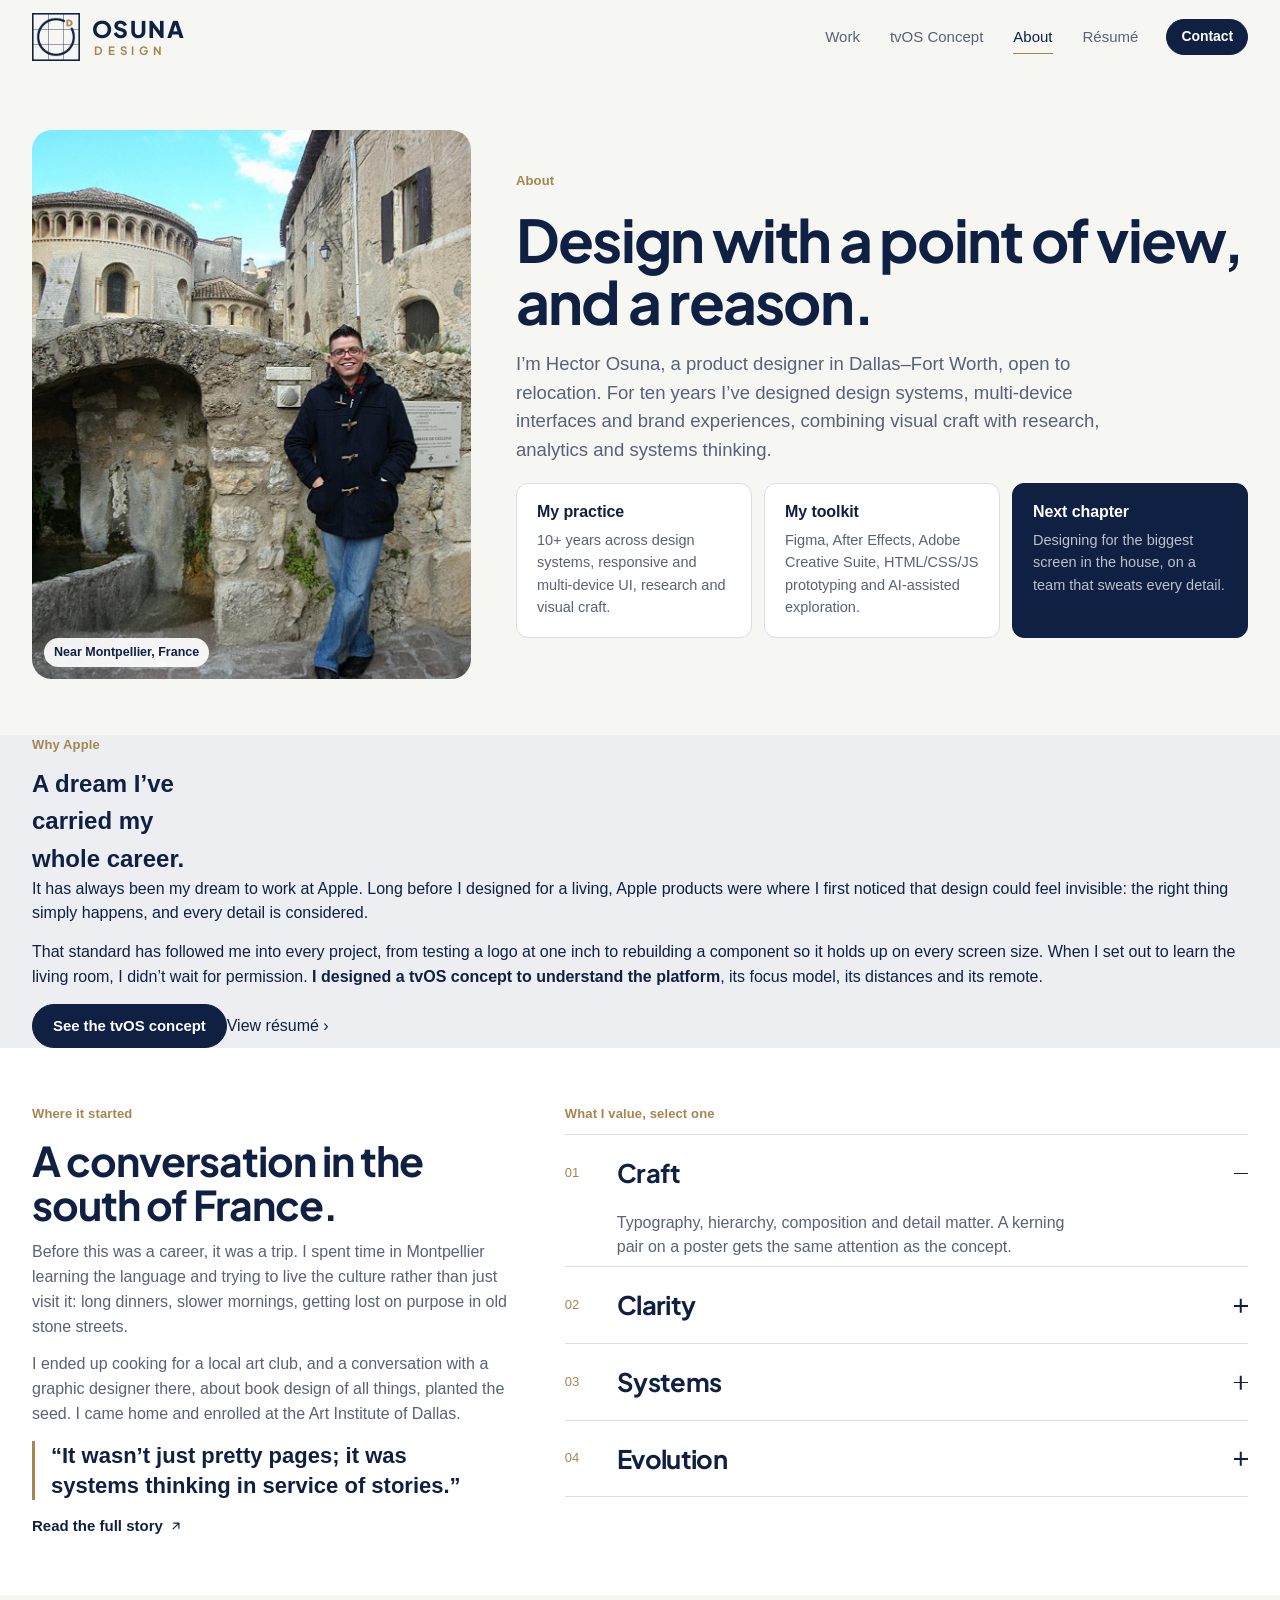
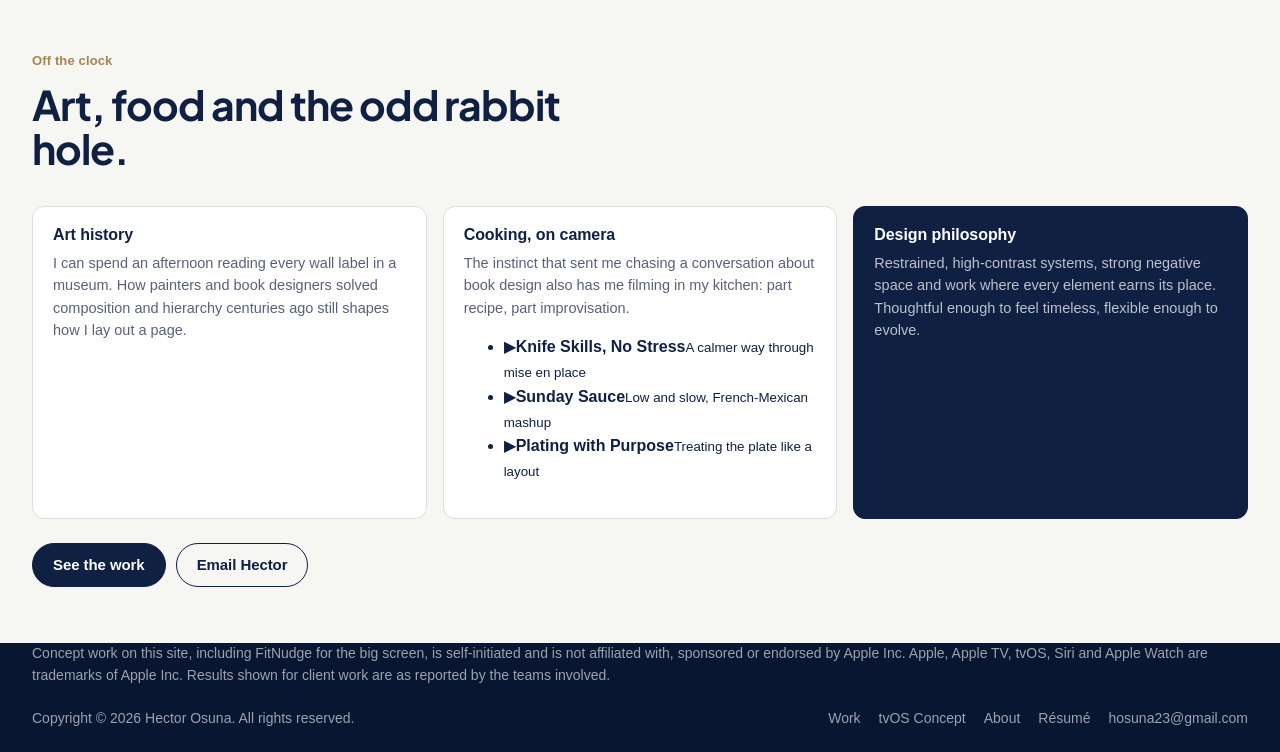
==== commit d7264230: "Add files via upload" ====
--- a/about.html
+++ b/about.html
@@ -3,27 +3,27 @@
 <head>
 <meta charset="utf-8">
 <meta name="viewport" content="width=device-width,initial-scale=1">
-<title>About Hector Osuna — Senior Visual & Digital Designer</title>
-<meta name="description" content="Hector Osuna is a senior brand and digital designer in Dallas–Fort Worth working across identity, campaigns, print and visual systems.">
-<meta name="theme-color" content="#0F2043">
+<title>About Hector Osuna — Product Designer</title>
+<meta name="description" content="Hector Osuna is a product designer in Dallas–Fort Worth. It has always been his dream to design at Apple.">
+<meta name="theme-color" content="#ffffff">
 <link rel="icon" href="assets/favicon.svg" type="image/svg+xml">
 <link rel="alternate icon" href="assets/favicon.ico">
 <link rel="apple-touch-icon" href="assets/favicon-180.png">
-<link rel="preload" href="fonts/plus-jakarta-sans-latin-wght-normal.woff2" as="font" type="font/woff2" crossorigin>
-<link rel="preload" href="fonts/instrument-sans-latin-wght-normal.woff2" as="font" type="font/woff2" crossorigin>
+<link rel="preload" href="fonts/inter-latin-wght-normal.woff2" as="font" type="font/woff2" crossorigin>
 <link rel="stylesheet" href="css/site.css">
 </head>
 <body class="about" id="top">
 <a class="skip" href="#main">Skip to content</a>
 <header class="nav">
   <div class="wrap nav__in">
-    <a class="nav__brand" href="index.html" aria-label="Osuna Design, home"><img src="assets/osuna-mark.png" alt="" width="48" height="48"><span class="nav__word" aria-hidden="true"><b>OSUNA</b><small>DESIGN</small></span></a>
+    <a class="nav__brand" href="index.html" aria-label="Osuna Design, home"><img src="assets/osuna-mark.png" alt="" width="30" height="30"><span class="nav__word" aria-hidden="true"><b>OSUNA</b><small>DESIGN</small></span></a>
     <button class="nav__toggle" aria-label="Menu" aria-expanded="false"><span></span><span></span></button>
     <nav class="nav__links" aria-label="Main">
       <a href="index.html#work">Work</a>
+      <a href="tvos.html">tvOS Concept</a>
       <a href="about.html" aria-current="page">About</a>
-      <a href="resume.html">Experience</a>
-      <a class="btn btn--solid btn--sm" href="mailto:hosuna23@gmail.com">Let&rsquo;s talk <svg viewBox="0 0 24 24" fill="none" stroke="currentColor" stroke-width="2" stroke-linecap="round" stroke-linejoin="round" aria-hidden="true"><path d="M7 17 17 7M8 7h9v9"/></svg></a>
+      <a href="resume.html">Résumé</a>
+      <a class="btn btn--solid btn--sm" href="mailto:hosuna23@gmail.com">Contact</a>
     </nav>
   </div>
 </header>
@@ -34,12 +34,26 @@
     <div class="stack" style="--s:18px">
       <span class="label" style="margin:0">About</span>
       <h1 class="h1">Design with a point of view, and a reason.</h1>
-      <p class="lead">I&rsquo;m Hector Osuna, a senior brand and digital designer in Dallas–Fort Worth. I work across identity, campaigns, print, web and visual systems, combining visual craft with research, business context and systems thinking.</p>
+      <p class="lead">I&rsquo;m Hector Osuna, a product designer in Dallas–Fort Worth, open to relocation. For ten years I&rsquo;ve designed design systems, multi-device interfaces and brand experiences, combining visual craft with research, analytics and systems thinking.</p>
       <div class="cols" style="--c:3;--g:12px">
-        <div class="card"><h2 class="h4">My practice</h2><p>10+ years connecting brand expression with production across enterprise B2B and consumer work.</p></div>
-        <div class="card"><h2 class="h4">My toolkit</h2><p>Adobe Creative Suite, Figma, After Effects and WordPress, plus analytics and front-end basics.</p></div>
-        <div class="card card--dark"><h2 class="h4">Next chapter</h2><p>A senior visual, web or design systems role connecting thoughtful user experiences with a strong brand.</p></div>
+        <div class="card"><h2 class="h4">My practice</h2><p>10+ years across design systems, responsive and multi-device UI, research and visual craft.</p></div>
+        <div class="card"><h2 class="h4">My toolkit</h2><p>Figma, After Effects, Adobe Creative Suite, HTML/CSS/JS prototyping and AI-assisted exploration.</p></div>
+        <div class="card card--dark"><h2 class="h4">Next chapter</h2><p>Designing for the biggest screen in the house, on a team that sweats every detail.</p></div>
       </div>
+    </div>
+  </div>
+</section>
+
+<section class="why" style="background:var(--mist)">
+  <div class="wrap dream" style="text-align:left">
+    <div>
+      <span class="label">Why Apple</span>
+      <h2 style="margin:0;max-width:14ch">A dream I&rsquo;ve carried my whole career.</h2>
+    </div>
+    <div class="stack" style="--s:14px">
+      <p style="margin:0 0 14px;max-width:none">It has always been my dream to work at Apple. Long before I designed for a living, Apple products were where I first noticed that design could feel invisible: the right thing simply happens, and every detail is considered.</p>
+      <p style="margin:0 0 14px;max-width:none">That standard has followed me into every project, from testing a logo at one inch to rebuilding a component so it holds up on every screen size. When I set out to learn the living room, I didn&rsquo;t wait for permission. <b>I designed a tvOS concept to understand the platform</b>, its focus model, its distances and its remote.</p>
+      <div class="ctas" style="justify-content:flex-start"><a class="btn btn--solid" href="tvos.html">See the tvOS concept</a><a class="more" href="resume.html">View résumé <span class="chev" aria-hidden="true">›</span></a></div>
     </div>
   </div>
 </section>
@@ -51,7 +65,7 @@
       <h2 class="h2">A conversation in the south of France.</h2>
       <p class="body">Before this was a career, it was a trip. I spent time in Montpellier learning the language and trying to live the culture rather than just visit it: long dinners, slower mornings, getting lost on purpose in old stone streets.</p>
       <p class="body">I ended up cooking for a local art club, and a conversation with a graphic designer there, about book design of all things, planted the seed. I came home and enrolled at the Art Institute of Dallas.</p>
-      <p style="font-family:var(--f-display);font-weight:600;font-size:22px;line-height:1.35;color:var(--brass);border-left:2px solid var(--brass);padding-left:16px;max-width:36ch">&ldquo;It wasn&rsquo;t just pretty pages; it was systems thinking in service of stories.&rdquo;</p>
+      <p style="font-weight:600;font-size:22px;line-height:1.35;color:var(--ink);border-left:3px solid var(--brass);padding-left:16px;max-width:36ch">&ldquo;It wasn&rsquo;t just pretty pages; it was systems thinking in service of stories.&rdquo;</p>
       <a class="tlink" href="https://hosuna23.github.io/ui-ux-design/journey-ui-design.html" target="_blank" rel="noopener">Read the full story <svg viewBox="0 0 24 24" fill="none" stroke="currentColor" stroke-width="2" stroke-linecap="round" stroke-linejoin="round" aria-hidden="true"><path d="M7 17 17 7M8 7h9v9"/></svg></a>
     </div>
     <div>
@@ -71,17 +85,24 @@
     <div class="head"><div><span class="label">Off the clock</span><h2 class="h2">Art, food and the odd rabbit hole.</h2></div></div>
     <div class="cols" style="--c:3">
       <div class="card"><h3 class="h4">Art history</h3><p>I can spend an afternoon reading every wall label in a museum. How painters and book designers solved composition and hierarchy centuries ago still shapes how I lay out a page.</p></div>
-      <div class="card"><h3 class="h4">Cooking, on camera</h3><p>The instinct that sent me chasing a conversation about book design also has me filming in my kitchen: part recipe, part improvisation.</p><a class="tlink" style="margin-top:10px" href="https://www.youtube.com/channel/UCTY4CvN-ywnszfTrNIxoCaA" target="_blank" rel="noopener">Watch on YouTube <svg viewBox="0 0 24 24" fill="none" stroke="currentColor" stroke-width="2" stroke-linecap="round" stroke-linejoin="round" aria-hidden="true"><path d="M7 17 17 7M8 7h9v9"/></svg></a></div>
+      <div class="card"><h3 class="h4">Cooking, on camera</h3><p>The instinct that sent me chasing a conversation about book design also has me filming in my kitchen: part recipe, part improvisation.</p><ul class="episodes">
+        <li><a href="https://www.youtube.com/channel/UCTY4CvN-ywnszfTrNIxoCaA" target="_blank" rel="noopener"><span class="play" aria-hidden="true">▶</span><span><b>Knife Skills, No Stress</b><small>A calmer way through mise en place</small></span></a></li>
+        <li><a href="https://www.youtube.com/channel/UCTY4CvN-ywnszfTrNIxoCaA" target="_blank" rel="noopener"><span class="play" aria-hidden="true">▶</span><span><b>Sunday Sauce</b><small>Low and slow, French-Mexican mashup</small></span></a></li>
+        <li><a href="https://www.youtube.com/channel/UCTY4CvN-ywnszfTrNIxoCaA" target="_blank" rel="noopener"><span class="play" aria-hidden="true">▶</span><span><b>Plating with Purpose</b><small>Treating the plate like a layout</small></span></a></li>
+      </ul></div>
       <div class="card card--dark"><h3 class="h4">Design philosophy</h3><p>Restrained, high-contrast systems, strong negative space and work where every element earns its place. Thoughtful enough to feel timeless, flexible enough to evolve.</p></div>
     </div>
-    <div class="actions" style="margin-top:24px"><a class="btn btn--solid" href="index.html#work">See the work</a><a class="btn btn--ghost" href="mailto:hosuna23@gmail.com">Email Hector <svg viewBox="0 0 24 24" fill="none" stroke="currentColor" stroke-width="2" stroke-linecap="round" stroke-linejoin="round" aria-hidden="true"><path d="M7 17 17 7M8 7h9v9"/></svg></a></div>
+    <div class="actions" style="margin-top:24px"><a class="btn btn--solid" href="index.html#work">See the work</a><a class="btn btn--ghost" href="mailto:hosuna23@gmail.com">Email Hector</a></div>
   </div>
 </section>
 </main>
 <footer class="footer">
-  <div class="wrap footer__in">
-    <span>&copy; <span data-year></span> Hector Osuna &middot; Osuna Design</span>
-    <nav aria-label="Footer"><a href="index.html#work">Work</a><a href="about.html">About</a><a href="resume.html">Experience</a><a href="mailto:hosuna23@gmail.com">hosuna23@gmail.com</a></nav>
+  <div class="wrap">
+    <p class="footer__note">Concept work on this site, including FitNudge for the big screen, is self-initiated and is not affiliated with, sponsored or endorsed by Apple Inc. Apple, Apple&nbsp;TV, tvOS, Siri and Apple&nbsp;Watch are trademarks of Apple Inc. Results shown for client work are as reported by the teams involved.</p>
+    <div class="footer__in">
+      <span>Copyright &copy; <span data-year></span> Hector Osuna. All rights reserved.</span>
+      <nav aria-label="Footer"><a href="index.html#work">Work</a><a href="tvos.html">tvOS Concept</a><a href="about.html">About</a><a href="resume.html">Résumé</a><a href="mailto:hosuna23@gmail.com">hosuna23@gmail.com</a></nav>
+    </div>
   </div>
 </footer>
 <script src="js/site.js"></script>
--- a/css/site.css
+++ b/css/site.css
@@ -152,13 +152,6 @@
    HOME
    ========================================================================== */
 .stage{position:relative;background:var(--navy);color:#fff;overflow:hidden;isolation:isolate}
-.stage::before{
-  /* faint staff lines: five rules, like a score */
-  content:"";position:absolute;left:52%;right:0;top:50%;margin-top:-32px;height:64px;z-index:-1;opacity:.12;
-  background:repeating-linear-gradient(to bottom,#fff 0 1px,transparent 1px 16px);
-  transform-origin:left;animation:staff 1.6s var(--ease-out) .2s both;
-}
-@keyframes staff{from{transform:scaleX(0)}to{transform:scaleX(1)}}
 .stage__in{display:grid;grid-template-columns:minmax(0,1.15fr) minmax(0,.85fr);gap:40px;align-items:center;padding:clamp(40px,5.5vw,72px) 0 clamp(36px,4.5vw,56px)}
 .stage__kicker{display:flex;flex-wrap:wrap;gap:6px 18px;font-size:14px;color:rgba(255,255,255,.7);margin-bottom:22px}
 .stage__kicker b{color:#fff;font-weight:600}
@@ -739,3 +732,20 @@
 }
 .chapters__list{mask-image:linear-gradient(90deg,transparent,#000 18px,#000 calc(100% - 36px),transparent);-webkit-mask-image:linear-gradient(90deg,transparent,#000 18px,#000 calc(100% - 36px),transparent);padding-left:14px;padding-right:36px}
 .footer nav{flex-wrap:wrap;gap:8px 18px}
+
+/* Focus paths retain the visual language of the supplied portfolio. */
+.work-focus{display:flex;flex-wrap:wrap;gap:8px;margin:24px 0 12px}
+.work-focus button{font:inherit;font-size:14px;font-weight:600;border:1px solid var(--rule);border-radius:999px;padding:10px 16px;background:transparent;color:var(--navy);cursor:pointer}
+.work-focus button:hover{border-color:var(--navy)}
+.work-focus button[aria-pressed="true"]{background:var(--navy);border-color:var(--navy);color:#fff}
+.focus-summary{margin-bottom:24px;max-width:75ch}
+.index [hidden]{display:none!important}
+.case-relevance{padding:24px 0;border-top:1px solid var(--rule);border-bottom:1px solid var(--rule);background:var(--paper)}
+.case-relevance p{margin-top:8px;max-width:85ch}
+
+/* Supporting visual work stays secondary to the UI case studies. */
+.index__list--supporting .index__name{font-size:clamp(19px,1.7vw,24px)}
+.index__list--supporting .index__link{padding-top:18px;padding-bottom:18px}
+
+/* Explicitly suppress the retired hero staff-line overlay. */
+.stage::before{content:none!important;display:none!important;background:none!important;animation:none!important}
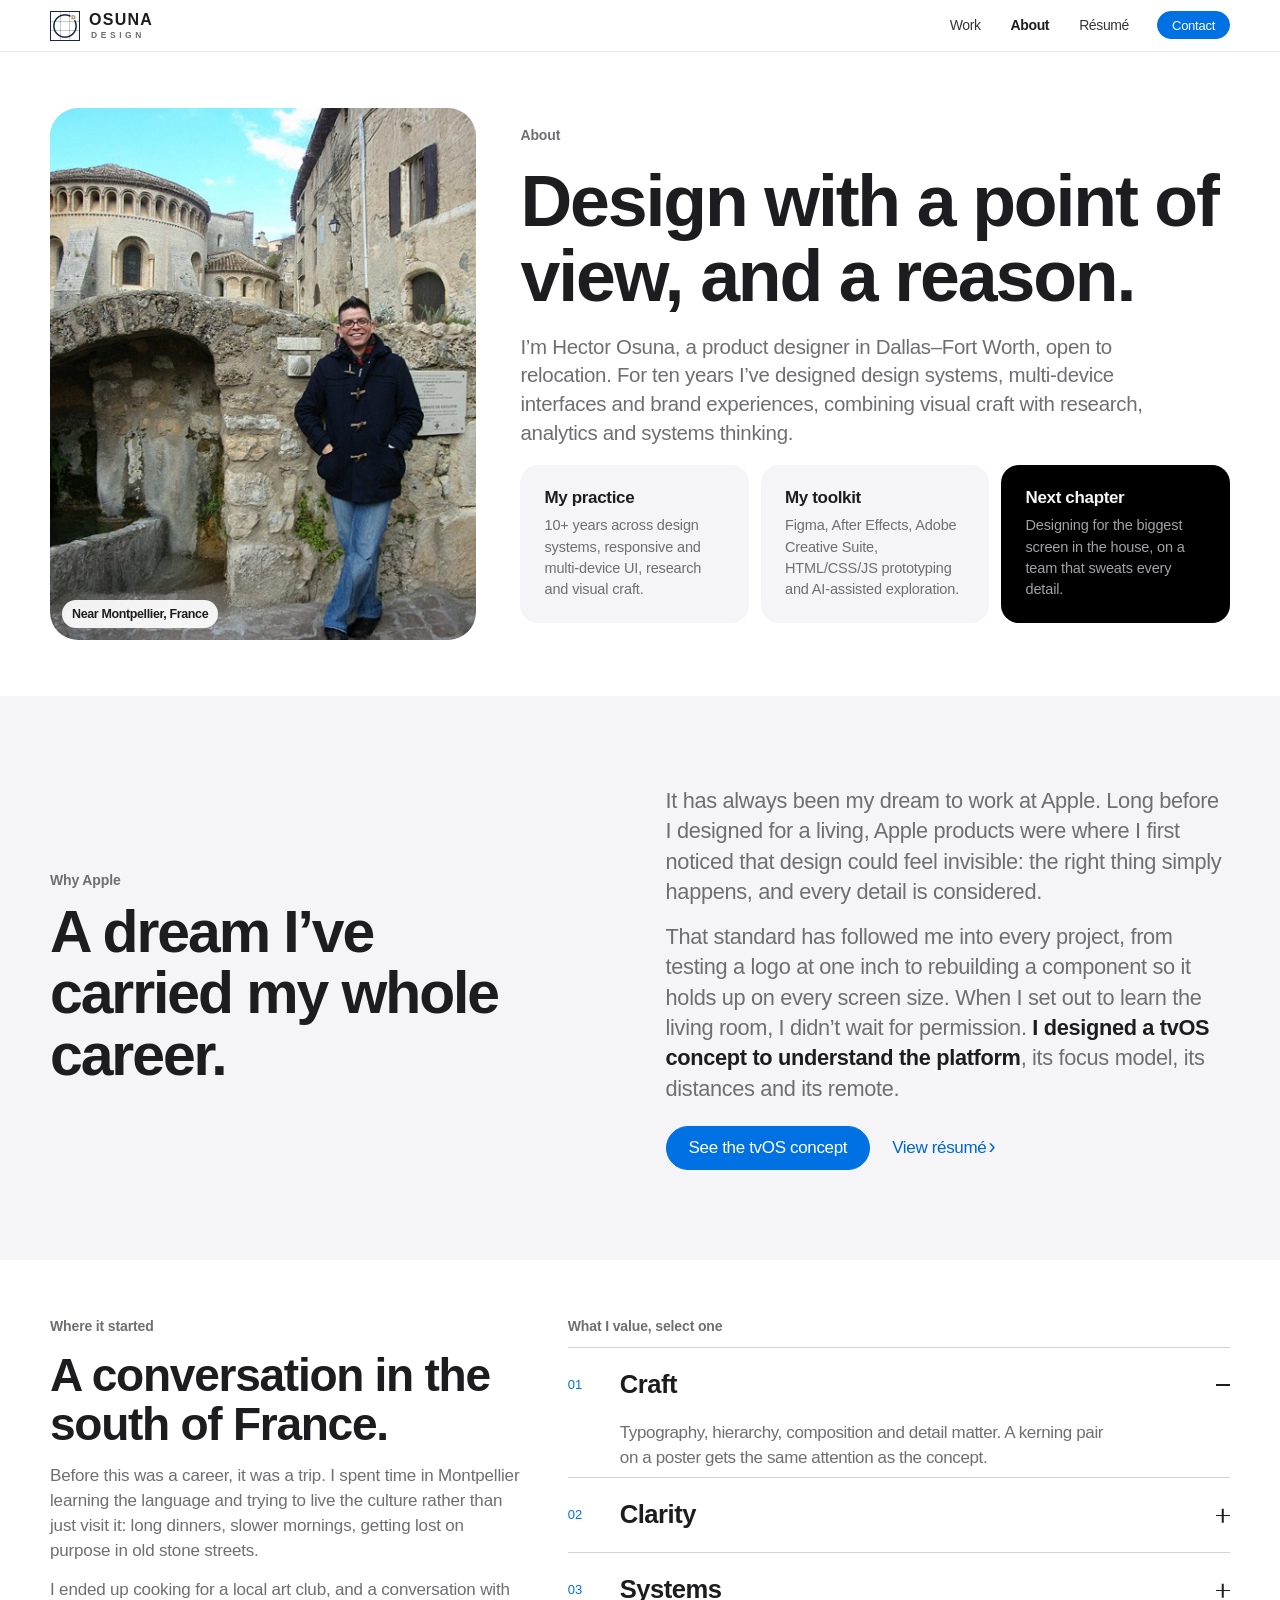
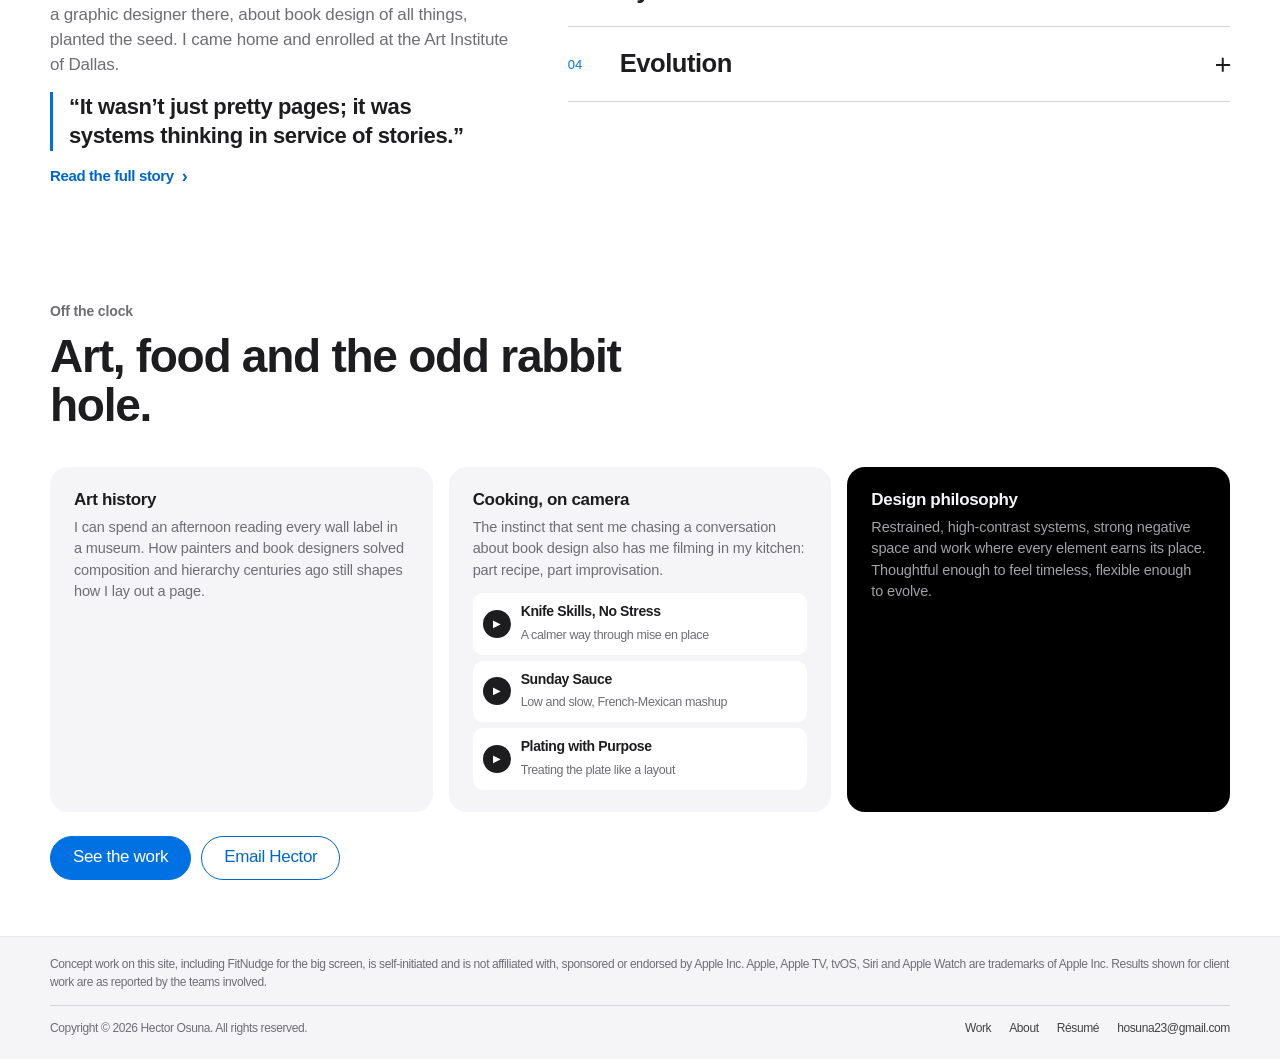
==== commit e745d3e7: "Add files via upload" ====
--- a/about.html
+++ b/about.html
@@ -1,111 +1,108 @@
 <!DOCTYPE html>
+
 <html lang="en">
 <head>
-<meta charset="utf-8">
-<meta name="viewport" content="width=device-width,initial-scale=1">
+<meta charset="utf-8"/>
+<meta content="width=device-width,initial-scale=1" name="viewport"/>
 <title>About Hector Osuna — Product Designer</title>
-<meta name="description" content="Hector Osuna is a product designer in Dallas–Fort Worth. It has always been his dream to design at Apple.">
-<meta name="theme-color" content="#ffffff">
-<link rel="icon" href="assets/favicon.svg" type="image/svg+xml">
-<link rel="alternate icon" href="assets/favicon.ico">
-<link rel="apple-touch-icon" href="assets/favicon-180.png">
-<link rel="preload" href="fonts/inter-latin-wght-normal.woff2" as="font" type="font/woff2" crossorigin>
-<link rel="stylesheet" href="css/site.css">
+<meta content="Hector Osuna is a product designer in Dallas–Fort Worth. It has always been his dream to design at Apple." name="description"/>
+<meta content="#ffffff" name="theme-color"/>
+<link href="assets/favicon.svg" rel="icon" type="image/svg+xml"/>
+<link href="assets/favicon.ico" rel="alternate icon"/>
+<link href="assets/favicon-180.png" rel="apple-touch-icon"/>
+<link as="font" crossorigin="" href="fonts/inter-latin-wght-normal.woff2" rel="preload" type="font/woff2"/>
+<link href="css/site.css" rel="stylesheet"/>
 </head>
 <body class="about" id="top">
 <a class="skip" href="#main">Skip to content</a>
 <header class="nav">
-  <div class="wrap nav__in">
-    <a class="nav__brand" href="index.html" aria-label="Osuna Design, home"><img src="assets/osuna-mark.png" alt="" width="30" height="30"><span class="nav__word" aria-hidden="true"><b>OSUNA</b><small>DESIGN</small></span></a>
-    <button class="nav__toggle" aria-label="Menu" aria-expanded="false"><span></span><span></span></button>
-    <nav class="nav__links" aria-label="Main">
-      <a href="index.html#work">Work</a>
-      <a href="tvos.html">tvOS Concept</a>
-      <a href="about.html" aria-current="page">About</a>
-      <a href="resume.html">Résumé</a>
-      <a class="btn btn--solid btn--sm" href="mailto:hosuna23@gmail.com">Contact</a>
-    </nav>
-  </div>
+<div class="wrap nav__in">
+<a aria-label="Osuna Design, home" class="nav__brand" href="index.html"><img alt="" height="30" src="assets/osuna-mark.png" width="30"/><span aria-hidden="true" class="nav__word"><b>OSUNA</b><small>DESIGN</small></span></a>
+<button aria-expanded="false" aria-label="Menu" class="nav__toggle"><span></span><span></span></button>
+<nav aria-label="Main" class="nav__links">
+<a href="index.html#work">Work</a>
+
+<a aria-current="page" href="about.html">About</a>
+<a href="resume.html">Résumé</a>
+<a class="btn btn--solid btn--sm" href="mailto:hosuna23@gmail.com">Contact</a>
+</nav>
+</div>
 </header>
 <main id="main">
 <section class="band band--tight">
-  <div class="wrap split split--center" style="grid-template-columns:minmax(0,.75fr) minmax(0,1.25fr)">
-    <figure class="portrait" data-zoom data-title="Saint-Guilhem-le-Désert, near Montpellier, France"><img src="assets/about/hector-montpellier.jpg" alt="Hector Osuna beside a medieval stone bridge and abbey near Montpellier, France"><figcaption>Near Montpellier, France</figcaption></figure>
-    <div class="stack" style="--s:18px">
-      <span class="label" style="margin:0">About</span>
-      <h1 class="h1">Design with a point of view, and a reason.</h1>
-      <p class="lead">I&rsquo;m Hector Osuna, a product designer in Dallas–Fort Worth, open to relocation. For ten years I&rsquo;ve designed design systems, multi-device interfaces and brand experiences, combining visual craft with research, analytics and systems thinking.</p>
-      <div class="cols" style="--c:3;--g:12px">
-        <div class="card"><h2 class="h4">My practice</h2><p>10+ years across design systems, responsive and multi-device UI, research and visual craft.</p></div>
-        <div class="card"><h2 class="h4">My toolkit</h2><p>Figma, After Effects, Adobe Creative Suite, HTML/CSS/JS prototyping and AI-assisted exploration.</p></div>
-        <div class="card card--dark"><h2 class="h4">Next chapter</h2><p>Designing for the biggest screen in the house, on a team that sweats every detail.</p></div>
-      </div>
-    </div>
-  </div>
+<div class="wrap split split--center" style="grid-template-columns:minmax(0,.75fr) minmax(0,1.25fr)">
+<figure class="portrait" data-title="Saint-Guilhem-le-Désert, near Montpellier, France" data-zoom=""><img alt="Hector Osuna beside a medieval stone bridge and abbey near Montpellier, France" src="assets/about/hector-montpellier.jpg"/><figcaption>Near Montpellier, France</figcaption></figure>
+<div class="stack" style="--s:18px">
+<span class="label" style="margin:0">About</span>
+<h1 class="h1">Design with a point of view, and a reason.</h1>
+<p class="lead">I’m Hector Osuna, a product designer in Dallas–Fort Worth, open to relocation. For ten years I’ve designed design systems, multi-device interfaces and brand experiences, combining visual craft with research, analytics and systems thinking.</p>
+<div class="cols" style="--c:3;--g:12px">
+<div class="card"><h2 class="h4">My practice</h2><p>10+ years across design systems, responsive and multi-device UI, research and visual craft.</p></div>
+<div class="card"><h2 class="h4">My toolkit</h2><p>Figma, After Effects, Adobe Creative Suite, HTML/CSS/JS prototyping and AI-assisted exploration.</p></div>
+<div class="card card--dark"><h2 class="h4">Next chapter</h2><p>Designing for the biggest screen in the house, on a team that sweats every detail.</p></div>
+</div>
+</div>
+</div>
 </section>
-
 <section class="why" style="background:var(--mist)">
-  <div class="wrap dream" style="text-align:left">
-    <div>
-      <span class="label">Why Apple</span>
-      <h2 style="margin:0;max-width:14ch">A dream I&rsquo;ve carried my whole career.</h2>
-    </div>
-    <div class="stack" style="--s:14px">
-      <p style="margin:0 0 14px;max-width:none">It has always been my dream to work at Apple. Long before I designed for a living, Apple products were where I first noticed that design could feel invisible: the right thing simply happens, and every detail is considered.</p>
-      <p style="margin:0 0 14px;max-width:none">That standard has followed me into every project, from testing a logo at one inch to rebuilding a component so it holds up on every screen size. When I set out to learn the living room, I didn&rsquo;t wait for permission. <b>I designed a tvOS concept to understand the platform</b>, its focus model, its distances and its remote.</p>
-      <div class="ctas" style="justify-content:flex-start"><a class="btn btn--solid" href="tvos.html">See the tvOS concept</a><a class="more" href="resume.html">View résumé <span class="chev" aria-hidden="true">›</span></a></div>
-    </div>
-  </div>
+<div class="wrap dream" style="text-align:left">
+<div>
+<span class="label">Why Apple</span>
+<h2 style="margin:0;max-width:14ch">A dream I’ve carried my whole career.</h2>
+</div>
+<div class="stack" style="--s:14px">
+<p style="margin:0 0 14px;max-width:none">It has always been my dream to work at Apple. Long before I designed for a living, Apple products were where I first noticed that design could feel invisible: the right thing simply happens, and every detail is considered.</p>
+<p style="margin:0 0 14px;max-width:none">That standard has followed me into every project, from testing a logo at one inch to rebuilding a component so it holds up on every screen size. When I set out to learn the living room, I didn’t wait for permission. <b>I designed a tvOS concept to understand the platform</b>, its focus model, its distances and its remote.</p>
+<div class="ctas" style="justify-content:flex-start"><a class="btn btn--solid" href="tvos.html">See the tvOS concept</a><a class="more" href="resume.html">View résumé <span aria-hidden="true" class="chev">›</span></a></div>
+</div>
+</div>
 </section>
-
 <section class="band band--tight band--white">
-  <div class="wrap split">
-    <div class="stack" style="--s:14px">
-      <span class="label" style="margin:0">Where it started</span>
-      <h2 class="h2">A conversation in the south of France.</h2>
-      <p class="body">Before this was a career, it was a trip. I spent time in Montpellier learning the language and trying to live the culture rather than just visit it: long dinners, slower mornings, getting lost on purpose in old stone streets.</p>
-      <p class="body">I ended up cooking for a local art club, and a conversation with a graphic designer there, about book design of all things, planted the seed. I came home and enrolled at the Art Institute of Dallas.</p>
-      <p style="font-weight:600;font-size:22px;line-height:1.35;color:var(--ink);border-left:3px solid var(--brass);padding-left:16px;max-width:36ch">&ldquo;It wasn&rsquo;t just pretty pages; it was systems thinking in service of stories.&rdquo;</p>
-      <a class="tlink" href="https://hosuna23.github.io/ui-ux-design/journey-ui-design.html" target="_blank" rel="noopener">Read the full story <svg viewBox="0 0 24 24" fill="none" stroke="currentColor" stroke-width="2" stroke-linecap="round" stroke-linejoin="round" aria-hidden="true"><path d="M7 17 17 7M8 7h9v9"/></svg></a>
-    </div>
-    <div>
-      <span class="label">What I value, select one</span>
-      <div class="principles" style="border-color:var(--rule)">
-        <div class="principle is-open" style="border-color:var(--rule)"><button aria-expanded="true" style="color:var(--navy)"><span class="n" style="color:var(--brass)">01</span><span class="t">Craft</span><span class="pm" aria-hidden="true"></span></button><div class="principle__body"><div><p style="color:var(--slate)">Typography, hierarchy, composition and detail matter. A kerning pair on a poster gets the same attention as the concept.</p></div></div></div>
-        <div class="principle" style="border-color:var(--rule)"><button aria-expanded="false" style="color:var(--navy)"><span class="n" style="color:var(--brass)">02</span><span class="t">Clarity</span><span class="pm" aria-hidden="true"></span></button><div class="principle__body"><div><p style="color:var(--slate)">Complex information should get easier to understand. If a piece needs explaining, it isn&rsquo;t finished.</p></div></div></div>
-        <div class="principle" style="border-color:var(--rule)"><button aria-expanded="false" style="color:var(--navy)"><span class="n" style="color:var(--brass)">03</span><span class="t">Systems</span><span class="pm" aria-hidden="true"></span></button><div class="principle__body"><div><p style="color:var(--slate)">Good decisions should become reusable, not rediscovered: templates, components, guidelines that people actually use.</p></div></div></div>
-        <div class="principle" style="border-color:var(--rule)"><button aria-expanded="false" style="color:var(--navy)"><span class="n" style="color:var(--brass)">04</span><span class="t">Evolution</span><span class="pm" aria-hidden="true"></span></button><div class="principle__body"><div><p style="color:var(--slate)">Design should adapt to new formats and audiences without losing its core identity.</p></div></div></div>
-      </div>
-    </div>
-  </div>
+<div class="wrap split">
+<div class="stack" style="--s:14px">
+<span class="label" style="margin:0">Where it started</span>
+<h2 class="h2">A conversation in the south of France.</h2>
+<p class="body">Before this was a career, it was a trip. I spent time in Montpellier learning the language and trying to live the culture rather than just visit it: long dinners, slower mornings, getting lost on purpose in old stone streets.</p>
+<p class="body">I ended up cooking for a local art club, and a conversation with a graphic designer there, about book design of all things, planted the seed. I came home and enrolled at the Art Institute of Dallas.</p>
+<p style="font-weight:600;font-size:22px;line-height:1.35;color:var(--ink);border-left:3px solid var(--brass);padding-left:16px;max-width:36ch">“It wasn’t just pretty pages; it was systems thinking in service of stories.”</p>
+<a class="tlink" href="https://hosuna23.github.io/ui-ux-design/journey-ui-design.html" rel="noopener" target="_blank">Read the full story <svg aria-hidden="true" fill="none" stroke="currentColor" stroke-linecap="round" stroke-linejoin="round" stroke-width="2" viewbox="0 0 24 24"><path d="M7 17 17 7M8 7h9v9"></path></svg></a>
+</div>
+<div>
+<span class="label">What I value, select one</span>
+<div class="principles" style="border-color:var(--rule)">
+<div class="principle is-open" style="border-color:var(--rule)"><button aria-expanded="true" style="color:var(--navy)"><span class="n" style="color:var(--brass)">01</span><span class="t">Craft</span><span aria-hidden="true" class="pm"></span></button><div class="principle__body"><div><p style="color:var(--slate)">Typography, hierarchy, composition and detail matter. A kerning pair on a poster gets the same attention as the concept.</p></div></div></div>
+<div class="principle" style="border-color:var(--rule)"><button aria-expanded="false" style="color:var(--navy)"><span class="n" style="color:var(--brass)">02</span><span class="t">Clarity</span><span aria-hidden="true" class="pm"></span></button><div class="principle__body"><div><p style="color:var(--slate)">Complex information should get easier to understand. If a piece needs explaining, it isn’t finished.</p></div></div></div>
+<div class="principle" style="border-color:var(--rule)"><button aria-expanded="false" style="color:var(--navy)"><span class="n" style="color:var(--brass)">03</span><span class="t">Systems</span><span aria-hidden="true" class="pm"></span></button><div class="principle__body"><div><p style="color:var(--slate)">Good decisions should become reusable, not rediscovered: templates, components, guidelines that people actually use.</p></div></div></div>
+<div class="principle" style="border-color:var(--rule)"><button aria-expanded="false" style="color:var(--navy)"><span class="n" style="color:var(--brass)">04</span><span class="t">Evolution</span><span aria-hidden="true" class="pm"></span></button><div class="principle__body"><div><p style="color:var(--slate)">Design should adapt to new formats and audiences without losing its core identity.</p></div></div></div>
+</div>
+</div>
+</div>
 </section>
-
 <section class="band band--tight">
-  <div class="wrap">
-    <div class="head"><div><span class="label">Off the clock</span><h2 class="h2">Art, food and the odd rabbit hole.</h2></div></div>
-    <div class="cols" style="--c:3">
-      <div class="card"><h3 class="h4">Art history</h3><p>I can spend an afternoon reading every wall label in a museum. How painters and book designers solved composition and hierarchy centuries ago still shapes how I lay out a page.</p></div>
-      <div class="card"><h3 class="h4">Cooking, on camera</h3><p>The instinct that sent me chasing a conversation about book design also has me filming in my kitchen: part recipe, part improvisation.</p><ul class="episodes">
-        <li><a href="https://www.youtube.com/channel/UCTY4CvN-ywnszfTrNIxoCaA" target="_blank" rel="noopener"><span class="play" aria-hidden="true">▶</span><span><b>Knife Skills, No Stress</b><small>A calmer way through mise en place</small></span></a></li>
-        <li><a href="https://www.youtube.com/channel/UCTY4CvN-ywnszfTrNIxoCaA" target="_blank" rel="noopener"><span class="play" aria-hidden="true">▶</span><span><b>Sunday Sauce</b><small>Low and slow, French-Mexican mashup</small></span></a></li>
-        <li><a href="https://www.youtube.com/channel/UCTY4CvN-ywnszfTrNIxoCaA" target="_blank" rel="noopener"><span class="play" aria-hidden="true">▶</span><span><b>Plating with Purpose</b><small>Treating the plate like a layout</small></span></a></li>
-      </ul></div>
-      <div class="card card--dark"><h3 class="h4">Design philosophy</h3><p>Restrained, high-contrast systems, strong negative space and work where every element earns its place. Thoughtful enough to feel timeless, flexible enough to evolve.</p></div>
-    </div>
-    <div class="actions" style="margin-top:24px"><a class="btn btn--solid" href="index.html#work">See the work</a><a class="btn btn--ghost" href="mailto:hosuna23@gmail.com">Email Hector</a></div>
-  </div>
+<div class="wrap">
+<div class="head"><div><span class="label">Off the clock</span><h2 class="h2">Art, food and the odd rabbit hole.</h2></div></div>
+<div class="cols" style="--c:3">
+<div class="card"><h3 class="h4">Art history</h3><p>I can spend an afternoon reading every wall label in a museum. How painters and book designers solved composition and hierarchy centuries ago still shapes how I lay out a page.</p></div>
+<div class="card"><h3 class="h4">Cooking, on camera</h3><p>The instinct that sent me chasing a conversation about book design also has me filming in my kitchen: part recipe, part improvisation.</p><ul class="episodes">
+<li><a href="https://www.youtube.com/channel/UCTY4CvN-ywnszfTrNIxoCaA" rel="noopener" target="_blank"><span aria-hidden="true" class="play">▶</span><span><b>Knife Skills, No Stress</b><small>A calmer way through mise en place</small></span></a></li>
+<li><a href="https://www.youtube.com/channel/UCTY4CvN-ywnszfTrNIxoCaA" rel="noopener" target="_blank"><span aria-hidden="true" class="play">▶</span><span><b>Sunday Sauce</b><small>Low and slow, French-Mexican mashup</small></span></a></li>
+<li><a href="https://www.youtube.com/channel/UCTY4CvN-ywnszfTrNIxoCaA" rel="noopener" target="_blank"><span aria-hidden="true" class="play">▶</span><span><b>Plating with Purpose</b><small>Treating the plate like a layout</small></span></a></li>
+</ul></div>
+<div class="card card--dark"><h3 class="h4">Design philosophy</h3><p>Restrained, high-contrast systems, strong negative space and work where every element earns its place. Thoughtful enough to feel timeless, flexible enough to evolve.</p></div>
+</div>
+<div class="actions" style="margin-top:24px"><a class="btn btn--solid" href="index.html#work">See the work</a><a class="btn btn--ghost" href="mailto:hosuna23@gmail.com">Email Hector</a></div>
+</div>
 </section>
 </main>
 <footer class="footer">
-  <div class="wrap">
-    <p class="footer__note">Concept work on this site, including FitNudge for the big screen, is self-initiated and is not affiliated with, sponsored or endorsed by Apple Inc. Apple, Apple&nbsp;TV, tvOS, Siri and Apple&nbsp;Watch are trademarks of Apple Inc. Results shown for client work are as reported by the teams involved.</p>
-    <div class="footer__in">
-      <span>Copyright &copy; <span data-year></span> Hector Osuna. All rights reserved.</span>
-      <nav aria-label="Footer"><a href="index.html#work">Work</a><a href="tvos.html">tvOS Concept</a><a href="about.html">About</a><a href="resume.html">Résumé</a><a href="mailto:hosuna23@gmail.com">hosuna23@gmail.com</a></nav>
-    </div>
-  </div>
+<div class="wrap">
+<p class="footer__note">Concept work on this site, including FitNudge for the big screen, is self-initiated and is not affiliated with, sponsored or endorsed by Apple Inc. Apple, Apple TV, tvOS, Siri and Apple Watch are trademarks of Apple Inc. Results shown for client work are as reported by the teams involved.</p>
+<div class="footer__in">
+<span>Copyright © <span data-year=""></span> Hector Osuna. All rights reserved.</span>
+<nav aria-label="Footer"><a href="index.html#work">Work</a><a href="about.html">About</a><a href="resume.html">Résumé</a><a href="mailto:hosuna23@gmail.com">hosuna23@gmail.com</a></nav>
+</div>
+</div>
 </footer>
 <script src="js/site.js"></script>
-
 </body>
 </html>
--- a/css/site.css
+++ b/css/site.css
@@ -1,38 +1,38 @@
 /* ==========================================================================
-   Hector Osuna — Portfolio
-   Design tokens are taken from the Osuna Design mark: navy + brass.
-   Display: Plus Jakarta Sans, bold. Text: Instrument Sans.
+   Hector Osuna — Product Designer portfolio
+   Clean, product-page language: white and light gray grounds, near-black ink,
+   one blue for actions. System font on Apple devices, Inter everywhere else.
    ========================================================================== */
 
-@font-face{font-family:"Plus Jakarta Sans";font-style:normal;font-display:swap;font-weight:200 800;src:url(../fonts/plus-jakarta-sans-latin-wght-normal.woff2) format("woff2-variations")}
-@font-face{font-family:"Instrument Sans";font-style:normal;font-display:swap;font-weight:400 700;src:url(../fonts/instrument-sans-latin-wght-normal.woff2) format("woff2-variations")}
+@font-face{font-family:"Inter";font-style:normal;font-display:swap;font-weight:100 900;src:url(../fonts/inter-latin-wght-normal.woff2) format("woff2-variations")}
 
 :root{
-  --navy:#0F2043;
-  --night:#091632;
-  --navy-2:#1B2D57;
-  --brass:#A68551;
-  --brass-lt:#D2B47E;
-  --paper:#F6F6F3;
+  --navy:#1D1D1F;
+  --night:#000000;
+  --navy-2:#2D2D30;
+  --brass:#0071E3;
+  --brass-lt:#2997FF;
+  --paper:#FFFFFF;
   --white:#FFFFFF;
-  --mist:#ECEEF2;
-  --ink:#0F2043;
-  --slate:#586178;
-  --rule:#DADDE4;
-  --rule-dk:rgba(255,255,255,.14);
-
-  --f-display:"Plus Jakarta Sans", "Helvetica Neue", Arial, sans-serif;
-  --f-text:"Instrument Sans", "Helvetica Neue", Arial, sans-serif;
-
-  --max:1240px;
+  --mist:#F5F5F7;
+  --ink:#1D1D1F;
+  --slate:#6E6E73;
+  --rule:#D2D2D7;
+  --rule-dk:rgba(255,255,255,.16);
+  --link:#0066CC;
+
+  --f-display:-apple-system, BlinkMacSystemFont, "SF Pro Display", "Helvetica Neue", "Inter", Arial, sans-serif;
+  --f-text:-apple-system, BlinkMacSystemFont, "SF Pro Text", "Helvetica Neue", "Inter", Arial, sans-serif;
+
+  --max:1180px;
   --gutter:clamp(16px,3vw,32px);
-  --r-sm:6px;
-  --r-md:12px;
-  --r-lg:20px;
-  --ease:cubic-bezier(.22,.7,.2,1);
+  --r-sm:10px;
+  --r-md:18px;
+  --r-lg:28px;
+  --ease:cubic-bezier(.25,.1,.25,1);
   --ease-out:cubic-bezier(.16,1,.3,1);
-  --shadow:0 1px 2px rgba(15,32,67,.06), 0 18px 40px -18px rgba(15,32,67,.28);
-  --nav-h:74px;
+  --shadow:0 4px 30px rgba(0,0,0,.08);
+  --nav-h:52px;
 }
 
 *,*::before,*::after{box-sizing:border-box}
@@ -152,6 +152,13 @@
    HOME
    ========================================================================== */
 .stage{position:relative;background:var(--navy);color:#fff;overflow:hidden;isolation:isolate}
+.stage::before{
+  /* faint staff lines: five rules, like a score */
+  content:"";position:absolute;left:52%;right:0;top:50%;margin-top:-32px;height:64px;z-index:-1;opacity:.12;
+  background:repeating-linear-gradient(to bottom,#fff 0 1px,transparent 1px 16px);
+  transform-origin:left;animation:staff 1.6s var(--ease-out) .2s both;
+}
+@keyframes staff{from{transform:scaleX(0)}to{transform:scaleX(1)}}
 .stage__in{display:grid;grid-template-columns:minmax(0,1.15fr) minmax(0,.85fr);gap:40px;align-items:center;padding:clamp(40px,5.5vw,72px) 0 clamp(36px,4.5vw,56px)}
 .stage__kicker{display:flex;flex-wrap:wrap;gap:6px 18px;font-size:14px;color:rgba(255,255,255,.7);margin-bottom:22px}
 .stage__kicker b{color:#fff;font-weight:600}
@@ -731,21 +738,356 @@
   .chapters__tab{padding:6px 12px 6px 6px;font-size:13.5px}
 }
 .chapters__list{mask-image:linear-gradient(90deg,transparent,#000 18px,#000 calc(100% - 36px),transparent);-webkit-mask-image:linear-gradient(90deg,transparent,#000 18px,#000 calc(100% - 36px),transparent);padding-left:14px;padding-right:36px}
+
+/* Systems & process additions */
+.proof--4{grid-template-columns:repeat(4,auto);gap:12px 32px}
+@media (max-width:900px){.proof--4{grid-template-columns:repeat(2,1fr)}}
+.pull{font-family:var(--f-display);font-weight:700;letter-spacing:-.02em;font-size:clamp(20px,2vw,26px);line-height:1.3;color:var(--navy);border-left:3px solid var(--brass);padding-left:16px;max-width:30ch}
+.scale-stat{display:flex;align-items:center;gap:16px;padding:16px 18px;border-radius:var(--r-md);background:var(--paper);border:1px solid var(--rule)}
+.scale-stat strong{font-family:var(--f-display);font-weight:800;font-size:clamp(28px,2.8vw,38px);letter-spacing:-.03em;color:var(--navy);white-space:nowrap}
+.scale-stat strong span{color:var(--brass)}
+.scale-stat > span{font-size:14px;color:var(--slate)}
+.opmodel{display:grid;grid-template-columns:minmax(0,.9fr) minmax(0,1.1fr);gap:14px;align-items:start}
+.opmodel .vtabs button:hover,.opmodel .vtabs button[aria-selected="true"]{background:var(--paper)}
+.opmodel .vtabs button small{color:var(--brass);font-weight:600}
+.opmodel .card{background:var(--paper)}
+@media (max-width:640px){.opmodel{grid-template-columns:1fr}}
+.on-dark .flow__dot{background:var(--brass);color:var(--night)}
+.on-dark .flow__step::before{background:var(--rule-dk)}
+.on-dark .flow__step p{color:rgba(255,255,255,.7)}
+.on-dark .flow__step::after{background:var(--brass-lt)}
+.episodes{list-style:none;margin:12px 0 0;padding:0;display:grid;gap:6px}
+.episodes a{display:flex;align-items:center;gap:10px;padding:8px 10px;border-radius:var(--r-sm);background:var(--paper);transition:background .25s}
+.episodes a:hover{background:var(--mist)}
+.episodes .play{width:28px;height:28px;border-radius:50%;background:var(--navy);color:#fff;display:grid;place-items:center;font-size:10px;flex:none;transition:background .25s}
+.episodes a:hover .play{background:#c4302b}
+.episodes b{display:block;font-size:14px;color:var(--navy)}
+.episodes small{font-size:12.5px;color:var(--slate)}
+.preview__media img{object-position:center top}
 .footer nav{flex-wrap:wrap;gap:8px 18px}
 
-/* Focus paths retain the visual language of the supplied portfolio. */
-.work-focus{display:flex;flex-wrap:wrap;gap:8px;margin:24px 0 12px}
-.work-focus button{font:inherit;font-size:14px;font-weight:600;border:1px solid var(--rule);border-radius:999px;padding:10px 16px;background:transparent;color:var(--navy);cursor:pointer}
-.work-focus button:hover{border-color:var(--navy)}
-.work-focus button[aria-pressed="true"]{background:var(--navy);border-color:var(--navy);color:#fff}
-.focus-summary{margin-bottom:24px;max-width:75ch}
-.index [hidden]{display:none!important}
-.case-relevance{padding:24px 0;border-top:1px solid var(--rule);border-bottom:1px solid var(--rule);background:var(--paper)}
-.case-relevance p{margin-top:8px;max-width:85ch}
-
-/* Supporting visual work stays secondary to the UI case studies. */
-.index__list--supporting .index__name{font-size:clamp(19px,1.7vw,24px)}
-.index__list--supporting .index__link{padding-top:18px;padding-bottom:18px}
-
-/* Explicitly suppress the retired hero staff-line overlay. */
-.stage::before{content:none!important;display:none!important;background:none!important;animation:none!important}
+/* ==========================================================================
+   PRODUCT-PAGE THEME OVERRIDES
+   ========================================================================== */
+body{font-size:17px;line-height:1.47;letter-spacing:-.022em;color:var(--ink);background:var(--white)}
+::selection{background:#B3D7FF;color:var(--ink)}
+:focus-visible{outline:2px solid var(--brass);outline-offset:3px}
+.h1,.h2,.h3,.display,.stage h1,.case-hero h1,.contact h2,.next-project b,.preview__title,.index__name,.deck__note h3,.job__btn b,.chapter__next b,.figure strong,.result strong,.proof strong,.principle .t,.scale-stat strong,.pull{font-weight:600;letter-spacing:-.02em}
+.h1{font-size:clamp(40px,5.6vw,72px);line-height:1.05;letter-spacing:-.03em;font-weight:700}
+.h2{font-size:clamp(30px,3.6vw,48px);line-height:1.08;letter-spacing:-.028em;font-weight:700}
+.h3{font-size:clamp(21px,2vw,28px);line-height:1.14}
+.h4{font-size:17px;font-weight:600;letter-spacing:-.02em}
+.lead{font-size:clamp(19px,1.6vw,21px);line-height:1.4;color:var(--slate);letter-spacing:-.015em}
+.body,.small,.card p,.note p{letter-spacing:-.01em}
+.label{color:var(--slate);font-size:14px;font-weight:600;letter-spacing:-.01em}
+.on-dark .label,.label--lt{color:#86868B}
+.on-dark,.band--dark{background:#000;color:#F5F5F7}
+.on-dark .lead,.on-dark .body,.on-dark .small{color:#A1A1A6}
+
+/* Nav */
+.nav{background:rgba(255,255,255,.8);backdrop-filter:saturate(180%) blur(20px);-webkit-backdrop-filter:saturate(180%) blur(20px);border-bottom:1px solid rgba(0,0,0,.08)}
+.nav__brand{gap:9px}
+.nav__brand img{width:30px;height:30px}
+.nav__word b{font-size:16px;font-weight:700;letter-spacing:.08em;font-family:var(--f-display)}
+.nav__word small{font-size:8.5px;letter-spacing:.42em;color:var(--slate);margin-top:3px;font-weight:600}
+.nav__links a:not(.btn){font-size:14px;color:rgba(0,0,0,.8);padding:6px 12px;font-weight:400}
+.nav__links a:not(.btn):hover{color:var(--brass)}
+.nav__links a[aria-current="page"]{color:var(--ink);font-weight:600}
+.nav__links a[aria-current="page"]::after{display:none}
+@media (max-width:820px){.nav__links{background:#fff}.nav__brand img{width:30px;height:30px}.nav__word b{font-size:16px}.nav__word small{font-size:8.5px}}
+
+/* Buttons and links */
+.btn{border-radius:980px;font-size:17px;font-weight:400;min-height:44px;padding:0 22px;letter-spacing:-.02em}
+.btn svg{display:none}
+.btn--solid,.on-dark .btn--solid,.btn--brass{background:#0071E3;border-color:#0071E3;color:#fff}
+.btn--solid:hover,.on-dark .btn--solid:hover,.btn--brass:hover{background:#0077ED;border-color:#0077ED;color:#fff}
+.btn--ghost{color:var(--link);border-color:var(--link)}
+.btn--ghost:hover{background:var(--link);border-color:var(--link);color:#fff}
+.on-dark .btn--ghost{color:#2997FF;border-color:#2997FF}
+.on-dark .btn--ghost:hover{background:#2997FF;color:#000;border-color:#2997FF}
+.btn--sm{min-height:30px;padding:0 14px;font-size:13px}
+.nav .btn--sm{min-height:28px;font-size:13px}
+.more{color:var(--link);font-size:17px;letter-spacing:-.02em;display:inline-flex;align-items:center;gap:2px}
+.more .chev{font-size:1.25em;line-height:1;transform:translateY(-1px);transition:transform .25s var(--ease)}
+.more:hover{text-decoration:underline}
+.more:hover .chev{transform:translate(2px,-1px)}
+.on-dark .more{color:#2997FF}
+.tlink{color:var(--link)}
+.tlink svg{display:none}
+.tlink::after{content:"›";font-size:1.2em;margin-left:2px;line-height:1}
+.tlink:hover{color:var(--link);text-decoration:underline;background-size:0 0}
+
+/* Cards & notes */
+.card{background:var(--mist);border:0;border-radius:var(--r-md);padding:22px 24px}
+.card--dark{background:#000;color:#F5F5F7}
+.card--dark p{color:#A1A1A6}
+.card--dark .label{color:#2997FF}
+.card--line{background:#fff;border:1px solid var(--rule)}
+.band--white .card{background:var(--mist)}
+.note{border-left:3px solid var(--brass)}
+.chip{background:var(--mist);color:var(--ink);font-weight:500;border-radius:980px}
+.on-dark .chip{background:#1D1D1F;color:#F5F5F7}
+.media,.browser,.compare,.deck__stage{border-radius:var(--r-md)}
+.browser{box-shadow:var(--shadow);border-color:#E8E8ED}
+.device-stage{background:var(--mist);border-radius:var(--r-lg)}
+
+/* Case hero, centered like a product page */
+.case-hero{text-align:center;padding:40px 0 28px}
+.crumb{color:var(--link);font-size:14px}
+.crumb:hover{color:var(--link);text-decoration:underline}
+.case-hero__grid{grid-template-columns:1fr;justify-items:center;gap:26px}
+.case-hero h1{font-size:clamp(42px,6.4vw,84px);font-weight:700;letter-spacing:-.035em;line-height:1.02}
+.case-hero .sub{font-size:clamp(22px,2.6vw,34px);font-weight:700;letter-spacing:-.025em;margin:8px 0 14px;line-height:1.15;
+  background:linear-gradient(90deg,#0071E3 0%,#7A5CFF 55%,#E5458C 100%);-webkit-background-clip:text;background-clip:text;color:transparent}
+.case-hero .lead{margin:0 auto;max-width:700px}
+.award{background:var(--mist);border:0}
+.award i{background:#0071E3}
+.award a{border-color:#0071E3}
+.meta{grid-template-columns:repeat(3,minmax(0,1fr));width:min(900px,100%);border-top:0;gap:0 24px;text-align:center}
+.meta div{border-bottom:0;padding:8px 0}
+.meta div:nth-child(odd){padding-right:0}
+.meta dd{font-weight:600;font-size:15px}
+.figures{background:none;border:0;gap:12px;overflow:visible}
+.figure{background:var(--mist);border-radius:var(--r-md);text-align:center;padding:22px 16px}
+.figure strong{font-size:clamp(34px,3.6vw,48px);font-weight:700;color:var(--ink);letter-spacing:-.035em}
+@media (max-width:640px){.meta{grid-template-columns:repeat(2,minmax(0,1fr))}}
+
+/* Chapter bar */
+.chapters{background:rgba(255,255,255,.86);backdrop-filter:saturate(180%) blur(20px);-webkit-backdrop-filter:saturate(180%) blur(20px);box-shadow:none;border-color:rgba(0,0,0,.08)}
+.chapters__label b{font-family:var(--f-text);font-weight:600}
+.chapters__tab{background:var(--mist);border:0;color:var(--ink);font-weight:500;letter-spacing:-.01em}
+.chapters__tab .n{background:#fff;color:var(--ink)}
+.chapters__tab:hover{background:#E8E8ED;transform:none;box-shadow:none}
+.chapters__tab:hover .n{background:#0071E3;color:#fff}
+.chapters__tab[aria-selected="true"]{background:var(--ink);color:#fff}
+.chapters__tab[aria-selected="true"] .n,.chapters__tab.is-done[aria-selected="true"] .n{background:#0071E3;color:#fff}
+.chapters__tab.is-done .n{background:var(--ink);color:#fff}
+.chapters__step button{background:var(--ink);box-shadow:none}
+.chapters__step button:hover:not(:disabled){background:#0071E3;color:#fff}
+.chapter{min-height:56vh}
+.chapter .h2{font-size:clamp(28px,3.2vw,44px);font-weight:700}
+.chapter__next b{font-family:var(--f-text);font-weight:600}
+.chapter__next i{background:var(--ink)}
+.chapter__next:hover i{background:#0071E3}
+
+/* Other components */
+.flow__dot{background:var(--ink)}
+.flow__step::after{background:#0071E3}
+.bar i::after{background:var(--ink)}
+.bar.alt i::after{background:#0071E3}
+.seg{background:#E8E8ED}
+.seg__pill{background:#fff;box-shadow:0 1px 4px rgba(0,0,0,.15)}
+.seg button[aria-selected="true"]{color:var(--ink);font-weight:600}
+.on-dark .seg{background:#1D1D1F}
+.on-dark .seg__pill{background:#F5F5F7}
+.on-dark .seg button[aria-selected="true"]{color:#000}
+.vtabs button[aria-selected="true"]{border-color:transparent;box-shadow:var(--shadow)}
+.vtabs button .n{color:#0071E3}
+.hot__pin{background:var(--ink)}
+.hot__pin::before{border-color:#0071E3}
+.hot__pin:hover,.hot.is-open .hot__pin{background:#0071E3}
+.swatch{border-color:#E8E8ED}
+.next-project{background:#000}
+.next-project small{color:#2997FF}
+.next-project span.k{color:#A1A1A6}
+.result{background:#1D1D1F;border:0}
+.result strong{color:#F5F5F7}
+.copy-email{border-color:#424245}
+.copy-email small{color:#2997FF}
+.quote__mark{color:#0071E3}
+.quote__bar i{background:#0071E3}
+.person[aria-selected="true"] img{box-shadow:0 0 0 2px #0071E3}
+.lightbox{background:rgba(0,0,0,.94)}
+.persona__avatar{background:var(--ink);color:#fff;font-family:var(--f-text);font-weight:600}
+.job__btn b{font-family:var(--f-text);font-weight:600}
+.footer{background:var(--mist);color:var(--slate);font-size:12px;border-top:1px solid #E8E8ED}
+.footer__note{padding:18px 0 14px;border-bottom:1px solid var(--rule);line-height:1.5;max-width:none}
+.footer__in{padding:14px 0 22px}
+.footer a{color:#424245}
+.footer a:hover{color:var(--ink);text-decoration:underline}
+.portrait{border-radius:var(--r-lg)}
+
+/* ==========================================================================
+   HOME
+   ========================================================================== */
+.hero{text-align:center;padding:clamp(44px,6vw,72px) 0 0;background:#fff;overflow:hidden}
+.hero__eyebrow{font-size:clamp(19px,1.8vw,24px);font-weight:600;letter-spacing:-.02em;color:var(--ink);margin-bottom:6px;animation:fade .8s var(--ease-out) both}
+.hero h1{font-size:clamp(46px,7.6vw,96px);font-weight:700;letter-spacing:-.04em;line-height:1;animation:fade .9s var(--ease-out) .05s both}
+.hero h1 span{background:linear-gradient(90deg,#0071E3 0%,#7A5CFF 50%,#E5458C 100%);-webkit-background-clip:text;background-clip:text;color:transparent}
+.hero__sub{font-size:clamp(20px,2.1vw,28px);font-weight:500;letter-spacing:-.02em;color:var(--slate);margin:14px auto 0;max-width:30ch;line-height:1.25;animation:fade .9s var(--ease-out) .12s both}
+.ctas{display:flex;flex-wrap:wrap;justify-content:center;align-items:center;gap:14px 22px;margin-top:22px}
+.hero .ctas{animation:fade .9s var(--ease-out) .2s both}
+.hero__visual{width:min(980px,100%);margin:clamp(30px,4vw,48px) auto 0;padding:0 var(--gutter);animation:rise-in 1.2s var(--ease-out) .25s both}
+@keyframes rise-in{from{opacity:0;transform:translateY(60px) scale(.96)}}
+.hero__caption{font-size:13px;color:var(--slate);margin:14px 0 clamp(28px,4vw,44px)}
+
+.tiles{display:grid;grid-template-columns:repeat(2,minmax(0,1fr));gap:12px;padding:12px}
+.tile{position:relative;display:flex;flex-direction:column;align-items:center;text-align:center;background:var(--mist);overflow:hidden;min-height:560px;padding:48px 24px 0;color:var(--ink)}
+.tile--wide{grid-column:1/-1;min-height:600px}
+.tile--dark{background:#000;color:#F5F5F7}
+.tile--white{background:#fff}
+.tile__eyebrow{font-size:14px;font-weight:600;color:var(--slate);margin-bottom:4px}
+.tile--dark .tile__eyebrow{color:#86868B}
+.tile h2{font-size:clamp(32px,3.6vw,48px);font-weight:700;letter-spacing:-.03em;line-height:1.06}
+.tile p{font-size:clamp(17px,1.6vw,21px);letter-spacing:-.015em;margin-top:6px;max-width:34ch;color:inherit;opacity:.85}
+.tile .ctas{margin-top:16px}
+.tile__media{margin-top:auto;width:100%;display:flex;justify-content:center;padding-top:28px}
+.tile__media img{width:min(560px,92%);border-radius:14px 14px 0 0;box-shadow:0 -10px 40px rgba(0,0,0,.12);transition:transform .9s var(--ease-out)}
+.tile:hover .tile__media img{transform:translateY(-8px) scale(1.02)}
+.tile__media.flat img{border-radius:14px;margin-bottom:40px;box-shadow:0 20px 50px rgba(0,0,0,.15)}
+.tile__tags{display:flex;flex-wrap:wrap;justify-content:center;gap:6px;margin-top:14px}
+.tile__tags span{font-size:12px;padding:3px 10px;border-radius:980px;background:rgba(0,0,0,.05);color:var(--slate)}
+.tile--dark .tile__tags span{background:rgba(255,255,255,.1);color:#A1A1A6}
+@media (max-width:820px){.tiles{grid-template-columns:1fr;padding:12px 0}.tile{min-height:500px}}
+
+.why{background:#fff;text-align:center;padding:clamp(56px,7vw,96px) 0}
+.why h2{font-size:clamp(34px,4.6vw,64px);font-weight:700;letter-spacing:-.035em;line-height:1.05;max-width:16ch;margin:0 auto}
+.why p{font-size:clamp(19px,1.7vw,24px);color:var(--slate);max-width:44ch;margin:18px auto 0;line-height:1.4;letter-spacing:-.015em}
+.why p b{color:var(--ink);font-weight:600}
+.pillars{display:grid;grid-template-columns:repeat(3,minmax(0,1fr));gap:12px;margin-top:clamp(32px,4vw,48px);text-align:left}
+.pillar{background:var(--mist);border-radius:var(--r-md);padding:26px}
+.pillar i{display:grid;place-items:center;width:44px;height:44px;border-radius:12px;background:#fff;margin-bottom:14px;font-style:normal;font-size:22px}
+.pillar h3{font-size:21px;font-weight:600;letter-spacing:-.02em;margin-bottom:6px}
+.pillar p{font-size:15px;color:var(--slate)}
+@media (max-width:820px){.pillars{grid-template-columns:1fr}}
+
+.numbers{background:#000;color:#F5F5F7;padding:clamp(48px,6vw,80px) 0;text-align:center}
+.numbers h2{font-size:clamp(30px,3.6vw,48px);font-weight:700;letter-spacing:-.03em}
+.numbers__grid{display:grid;grid-template-columns:repeat(5,minmax(0,1fr));gap:28px 16px;margin-top:40px}
+.numbers__grid strong{display:block;font-size:clamp(40px,4.6vw,64px);font-weight:700;letter-spacing:-.04em;line-height:1;
+  background:linear-gradient(180deg,#FFFFFF,#A1A1A6);-webkit-background-clip:text;background-clip:text;color:transparent}
+.numbers__grid span{display:block;margin-top:10px;font-size:15px;color:#A1A1A6;max-width:18ch;margin-inline:auto}
+@media (max-width:820px){.numbers__grid{grid-template-columns:repeat(2,minmax(0,1fr))}}
+
+/* ==========================================================================
+   TV PROTOTYPE
+   ========================================================================== */
+.tv{container-type:inline-size;width:100%;position:relative}
+.tv__bezel{background:#0A0A0B;border-radius:1.4cqw;padding:.9cqw;box-shadow:0 3cqw 6cqw -2cqw rgba(0,0,0,.45),inset 0 0 0 1px #2A2A2D}
+.tv__stand{width:22%;height:1.3cqw;margin:0 auto;background:linear-gradient(#2A2A2D,#111);border-radius:0 0 .6cqw .6cqw}
+.tv__screen{position:relative;aspect-ratio:16/9;overflow:hidden;border-radius:.5cqw;background:#0B0D10;color:#fff;font-family:var(--f-text);letter-spacing:-.01em;user-select:none;outline:none}
+.tv__bg{position:absolute;inset:0;background:radial-gradient(120% 90% at 78% 10%,var(--tint,#3B5BDB) 0%,transparent 55%),radial-gradient(90% 80% at 10% 100%,#1B1F2A 0%,transparent 70%),#0B0D10;transition:background 1s var(--ease)}
+.tv__clock{position:absolute;right:4.2cqw;top:3cqw;font-size:1.25cqw;opacity:.75;z-index:3}
+.tv__app{position:absolute;left:4.2cqw;top:3cqw;font-size:1.25cqw;font-weight:600;display:flex;align-items:center;gap:.6cqw;z-index:3}
+.tv__app i{width:2.2cqw;height:2.2cqw;border-radius:.5cqw;background:#C6F432;color:#0B0D10;display:grid;place-items:center;font-style:normal;font-weight:800;font-size:1.2cqw}
+.tv__hero{position:absolute;left:4.2cqw;top:15%;width:48%;z-index:2;transition:opacity .5s var(--ease),transform .6s var(--ease-out)}
+.tv__hero small{font-size:1.15cqw;color:#C6F432;font-weight:600;text-transform:uppercase;letter-spacing:.08em}
+.tv__hero h3{font-size:3.6cqw;font-weight:700;letter-spacing:-.03em;line-height:1.02;margin:.5cqw 0 .7cqw}
+.tv__hero p{font-size:1.5cqw;opacity:.8;line-height:1.35;max-width:36ch}
+.tv__hero .tv__btns{display:flex;gap:1cqw;margin-top:1.6cqw}
+.tv__btn{display:inline-flex;align-items:center;gap:.6cqw;height:3.3cqw;padding:0 2cqw;border-radius:.6cqw;background:rgba(255,255,255,.14);font-size:1.3cqw;font-weight:600;transition:transform .25s var(--ease-out),background .2s,color .2s,box-shadow .25s}
+.tv__btn.is-focus{background:#fff;color:#0B0D10;transform:scale(1.08);box-shadow:0 1.2cqw 2.4cqw rgba(0,0,0,.5)}
+.tv__art{position:absolute;right:0;top:0;width:58%;height:66%;z-index:1;transition:opacity .5s var(--ease);
+  -webkit-mask-image:linear-gradient(90deg,transparent,#000 40%),linear-gradient(transparent 60%,#000);mask-image:linear-gradient(90deg,transparent 0%,#000 40%);}
+.tv__art svg{position:absolute;right:6%;top:14%;width:44%;height:auto;opacity:.95}
+.tv__rows{position:absolute;left:0;right:0;top:60%;z-index:2;transition:transform .55s var(--ease-out)}
+.tv__row{margin-bottom:2.4cqw}
+.tv__row h4{font-size:1.4cqw;font-weight:600;padding-left:4.2cqw;margin-bottom:.9cqw;opacity:.85}
+.tv__track{display:flex;gap:1.6cqw;padding:1cqw 4.2cqw 1.4cqw;transition:transform .45s var(--ease-out)}
+.tv__card{position:relative;flex:none;width:16.5cqw;aspect-ratio:16/9;border-radius:.8cqw;overflow:hidden;background:var(--c,#333);
+  transition:transform .28s var(--ease-out),box-shadow .28s var(--ease-out);transform:perspective(60cqw) rotateX(var(--rx,0deg)) rotateY(var(--ry,0deg)) scale(var(--s,1))}
+.tv__card.lg{width:22cqw}
+.tv__card .art{position:absolute;inset:0;display:grid;place-items:center}
+.tv__card .art svg{width:26%;height:auto;opacity:.9}
+.tv__card .t{position:absolute;left:1cqw;bottom:.8cqw;right:1cqw;font-size:1.15cqw;font-weight:700;line-height:1.15;text-shadow:0 .2cqw .6cqw rgba(0,0,0,.4)}
+.tv__card .d{display:block;font-size:.9cqw;font-weight:500;opacity:.85}
+.tv__card .p{position:absolute;left:0;bottom:0;height:.35cqw;background:#C6F432}
+.tv__card::after{content:"";position:absolute;inset:-40%;background:radial-gradient(circle at var(--mx,50%) var(--my,0%),rgba(255,255,255,.45),transparent 40%);opacity:0;transition:opacity .3s}
+.tv__card.is-focus{--s:1.1;z-index:5;box-shadow:0 2cqw 3.6cqw rgba(0,0,0,.6)}
+.tv__card.is-focus::after{opacity:.55}
+.tv__card.is-press{--s:1.04;transition-duration:.1s}
+.tv__screen.tv--depth .tv__hero{opacity:0;transform:translateY(-4cqw)}
+.tv__screen.tv--depth .tv__art{opacity:.25}
+.tv__layer{position:absolute;inset:0;z-index:10;background:rgba(11,13,16,.72);backdrop-filter:blur(2cqw);-webkit-backdrop-filter:blur(2cqw);opacity:0;visibility:hidden;transition:opacity .4s var(--ease),visibility .4s}
+.tv__layer.is-open{opacity:1;visibility:visible}
+.tv__detail{position:absolute;left:4.2cqw;top:20%;width:52%}
+.tv__detail small{font-size:1.15cqw;color:#C6F432;font-weight:600;letter-spacing:.08em;text-transform:uppercase}
+.tv__detail h3{font-size:4cqw;font-weight:700;letter-spacing:-.03em;line-height:1;margin:.6cqw 0 1cqw}
+.tv__detail .meta-line{font-size:1.2cqw;opacity:.7;margin-bottom:1.2cqw}
+.tv__detail p{font-size:1.5cqw;opacity:.85;line-height:1.4;max-width:40ch}
+.tv__detail .tv__btns{display:flex;gap:1cqw;margin-top:2cqw}
+.tv__detail-art{position:absolute;right:4.2cqw;top:20%;width:30%;aspect-ratio:1;border-radius:1.4cqw;display:grid;place-items:center;background:var(--c)}
+.tv__detail-art svg{width:40%}
+.tv__workout{display:grid;grid-template-columns:auto 1fr;align-items:center;gap:4cqw;padding:0 8cqw;height:100%}
+.tv__ring{position:relative;width:24cqw;aspect-ratio:1}
+.tv__ring svg{width:100%;height:100%;transform:rotate(-90deg)}
+.tv__ring circle{fill:none;stroke-width:6}
+.tv__ring .bg{stroke:rgba(255,255,255,.12)}
+.tv__ring .fg{stroke:#C6F432;stroke-linecap:round;transition:stroke-dashoffset 1s linear}
+.tv__ring b{position:absolute;inset:0;display:grid;place-items:center;font-size:5cqw;font-weight:700;letter-spacing:-.03em;font-variant-numeric:tabular-nums}
+.tv__workout h3{font-size:3.6cqw;font-weight:700;letter-spacing:-.03em}
+.tv__workout .hr{display:flex;align-items:center;gap:.8cqw;font-size:1.6cqw;margin-top:1.4cqw}
+.tv__workout .hr i{color:#FF375F;font-style:normal;animation:beat 1s infinite}
+@keyframes beat{50%{transform:scale(1.25)}}
+.tv__workout .next{font-size:1.25cqw;opacity:.7;margin-top:1.4cqw}
+.tv__workout .tv__btns{display:flex;gap:1cqw;margin-top:2cqw}
+.tv__toast{position:absolute;left:50%;top:4cqw;transform:translate(-50%,-1cqw);background:rgba(255,255,255,.16);backdrop-filter:blur(1.5cqw);padding:.8cqw 1.6cqw;border-radius:2cqw;font-size:1.2cqw;opacity:0;transition:all .35s var(--ease-out);z-index:20;white-space:nowrap}
+.tv__toast.is-on{opacity:1;transform:translate(-50%,0)}
+.tv__safe{position:absolute;inset:5.56% 4.17%;border:.15cqw dashed #FF9F0A;z-index:30;pointer-events:none;opacity:0;transition:opacity .3s}
+.tv__safe span{position:absolute;top:-1.8cqw;left:0;font-size:1cqw;color:#FF9F0A;font-weight:600}
+.tv.show-safe .tv__safe{opacity:1}
+.tv__hint{position:absolute;inset:0;z-index:40;display:grid;place-items:center;background:rgba(0,0,0,.35);opacity:0;transition:opacity .3s;pointer-events:none}
+.tv__hint span{background:rgba(255,255,255,.92);color:#1D1D1F;padding:1cqw 2cqw;border-radius:3cqw;font-size:1.4cqw;font-weight:600}
+.tv-proto:not(.is-active) .tv__hint{opacity:1}
+.tv-proto:not(.is-active):hover .tv__hint span{background:#fff}
+.tv-proto{cursor:pointer;outline:none}
+.tv-proto.is-active{cursor:default}
+.tv-proto.is-active .tv__bezel{box-shadow:0 3cqw 6cqw -2cqw rgba(0,0,0,.45),0 0 0 .3cqw #0071E3}
+
+.proto{display:grid;grid-template-columns:minmax(0,1fr) 150px;gap:28px;align-items:center}
+@media (max-width:820px){.proto{grid-template-columns:1fr;justify-items:center}}
+.remote{width:118px;padding:18px 14px 26px;border-radius:30px;background:linear-gradient(160deg,#E9E9EC,#C9C9CE);box-shadow:inset 0 1px 0 #fff,0 18px 40px rgba(0,0,0,.18);display:grid;justify-items:center;gap:12px}
+.pad{position:relative;width:90px;height:90px;border-radius:50%;background:#1D1D1F;box-shadow:inset 0 0 0 3px #3A3A3C}
+.pad button{position:absolute;border:0;background:none;color:#8E8E93;width:30px;height:30px;display:grid;place-items:center;font-size:12px;border-radius:50%}
+.pad button:hover,.pad button.is-hit{color:#fff;background:rgba(255,255,255,.12)}
+.pad .u{top:2px;left:30px}.pad .d{bottom:2px;left:30px}.pad .l{left:2px;top:30px}.pad .r{right:2px;top:30px}
+.pad .c{left:27px;top:27px;width:36px;height:36px;background:#2C2C2E;color:#fff}
+.remote__row{display:flex;gap:10px}
+.remote__row button{width:38px;height:38px;border-radius:50%;border:0;background:#1D1D1F;color:#fff;font-size:13px;display:grid;place-items:center}
+.remote__row button:hover,.remote__row button.is-hit{background:#0071E3}
+.remote small{font-size:11px;color:#6E6E73;text-align:center;line-height:1.3}
+.keys{display:flex;flex-wrap:wrap;gap:8px 16px;font-size:14px;color:var(--slate);margin-top:16px;justify-content:center}
+.keys kbd{display:inline-grid;place-items:center;min-width:26px;height:24px;padding:0 6px;border-radius:6px;background:var(--mist);border:1px solid var(--rule);font:600 12px var(--f-text);color:var(--ink);margin-right:4px}
+
+/* Focus lab */
+.lab{display:grid;grid-template-columns:minmax(0,1.1fr) minmax(0,.9fr);gap:20px;align-items:stretch}
+.lab__stage{background:radial-gradient(120% 120% at 70% 0%,#2B3A67,#0B0D10 60%);border-radius:var(--r-lg);display:grid;place-items:center;min-height:340px;perspective:900px;overflow:hidden}
+.lab__card{width:min(320px,70%);aspect-ratio:16/9;border-radius:14px;background:linear-gradient(135deg,#C6F432,#46B37A);position:relative;overflow:hidden;
+  transform:rotateX(var(--rx,0deg)) rotateY(var(--ry,0deg)) scale(var(--s,1)) translateY(var(--ty,0px));box-shadow:0 var(--sy,4px) var(--sb,10px) rgba(0,0,0,var(--so,.25));transition:transform var(--dur,250ms) var(--ease-out),box-shadow var(--dur,250ms) var(--ease-out)}
+.lab__card::after{content:"";position:absolute;inset:-40%;background:radial-gradient(circle at var(--mx,50%) var(--my,0%),rgba(255,255,255,.55),transparent 40%);opacity:var(--sheen,0);transition:opacity .3s}
+.lab__card b{position:absolute;left:16px;bottom:12px;color:#0B0D10;font-size:18px;letter-spacing:-.02em}
+.lab__card small{position:absolute;left:16px;top:12px;color:#0B0D10;font-size:12px;font-weight:600;opacity:.7}
+.lab__panel{display:grid;gap:14px;align-content:start}
+.lab__panel label{display:grid;gap:6px;font-size:14px;font-weight:600}
+.lab__panel label span{display:flex;justify-content:space-between}
+.lab__panel label output{font-weight:500;color:var(--slate);font-variant-numeric:tabular-nums}
+.lab__panel input[type=range]{width:100%;accent-color:#0071E3}
+.lab__spec{font:500 13px/1.6 ui-monospace,SFMono-Regular,Menlo,monospace;background:#1D1D1F;color:#E8E8ED;border-radius:12px;padding:14px 16px;white-space:pre-wrap}
+.toggle{display:flex!important;flex-direction:row;align-items:center;justify-content:space-between;gap:12px}
+.toggle input{appearance:none;width:44px;height:26px;border-radius:13px;background:#E8E8ED;position:relative;cursor:pointer;transition:background .25s;flex:none}
+.toggle input::after{content:"";position:absolute;left:2px;top:2px;width:22px;height:22px;border-radius:50%;background:#fff;box-shadow:0 1px 3px rgba(0,0,0,.3);transition:transform .25s var(--ease-out)}
+.toggle input:checked{background:#34C759}
+.toggle input:checked::after{transform:translateX(18px)}
+@media (max-width:820px){.lab{grid-template-columns:1fr}}
+
+.storyboard{display:grid;grid-template-columns:repeat(5,minmax(0,1fr));gap:12px;counter-reset:sb}
+.storyboard figure{margin:0;background:var(--mist);border-radius:var(--r-md);padding:12px;display:grid;gap:10px;align-content:start}
+.storyboard .mini{aspect-ratio:16/9;border-radius:8px;background:#0B0D10;position:relative;overflow:hidden;color:#fff;font-size:10px;padding:8px}
+.storyboard figcaption b{display:block;font-size:15px;font-weight:600;letter-spacing:-.01em}
+.storyboard figcaption span{font-size:13.5px;color:var(--slate);line-height:1.4;display:block;margin-top:2px}
+.storyboard figcaption em{display:inline-block;font-style:normal;font-size:12px;font-weight:600;color:#0071E3;margin-bottom:4px}
+@media (max-width:900px){.storyboard{grid-template-columns:repeat(2,minmax(0,1fr))}}
+.spec-table{width:100%;border-collapse:collapse;font-size:14.5px}
+.spec-table th,.spec-table td{text-align:left;padding:10px 12px;border-bottom:1px solid #E8E8ED;vertical-align:top}
+.spec-table th{font-size:12.5px;color:var(--slate);font-weight:600}
+.spec-table td:first-child{font-weight:600}
+.table-wrap{overflow-x:auto;background:var(--mist);border-radius:var(--r-md);padding:6px 10px}
+.lens{background:linear-gradient(135deg,#F5F5F7,#EDF4FF);border-radius:var(--r-lg);padding:clamp(22px,3vw,34px)}
+.lens .label{color:#0071E3}
+.dream{display:grid;grid-template-columns:minmax(0,1fr) minmax(0,1fr);gap:clamp(24px,4vw,56px);align-items:center}
+@media (max-width:820px){.dream{grid-template-columns:1fr}}
+.tile__media{height:320px;overflow:hidden;align-items:flex-start}
+.tile__media img{height:auto;min-height:100%;object-fit:cover;object-position:top}
+.tile__media.tall img{height:340px;width:min(560px,92%)}
+.tv__screen{text-align:left}.tv__card .art{place-items:center;padding-bottom:12%}
+.pad button{color:#D1D1D6;font-size:13px}
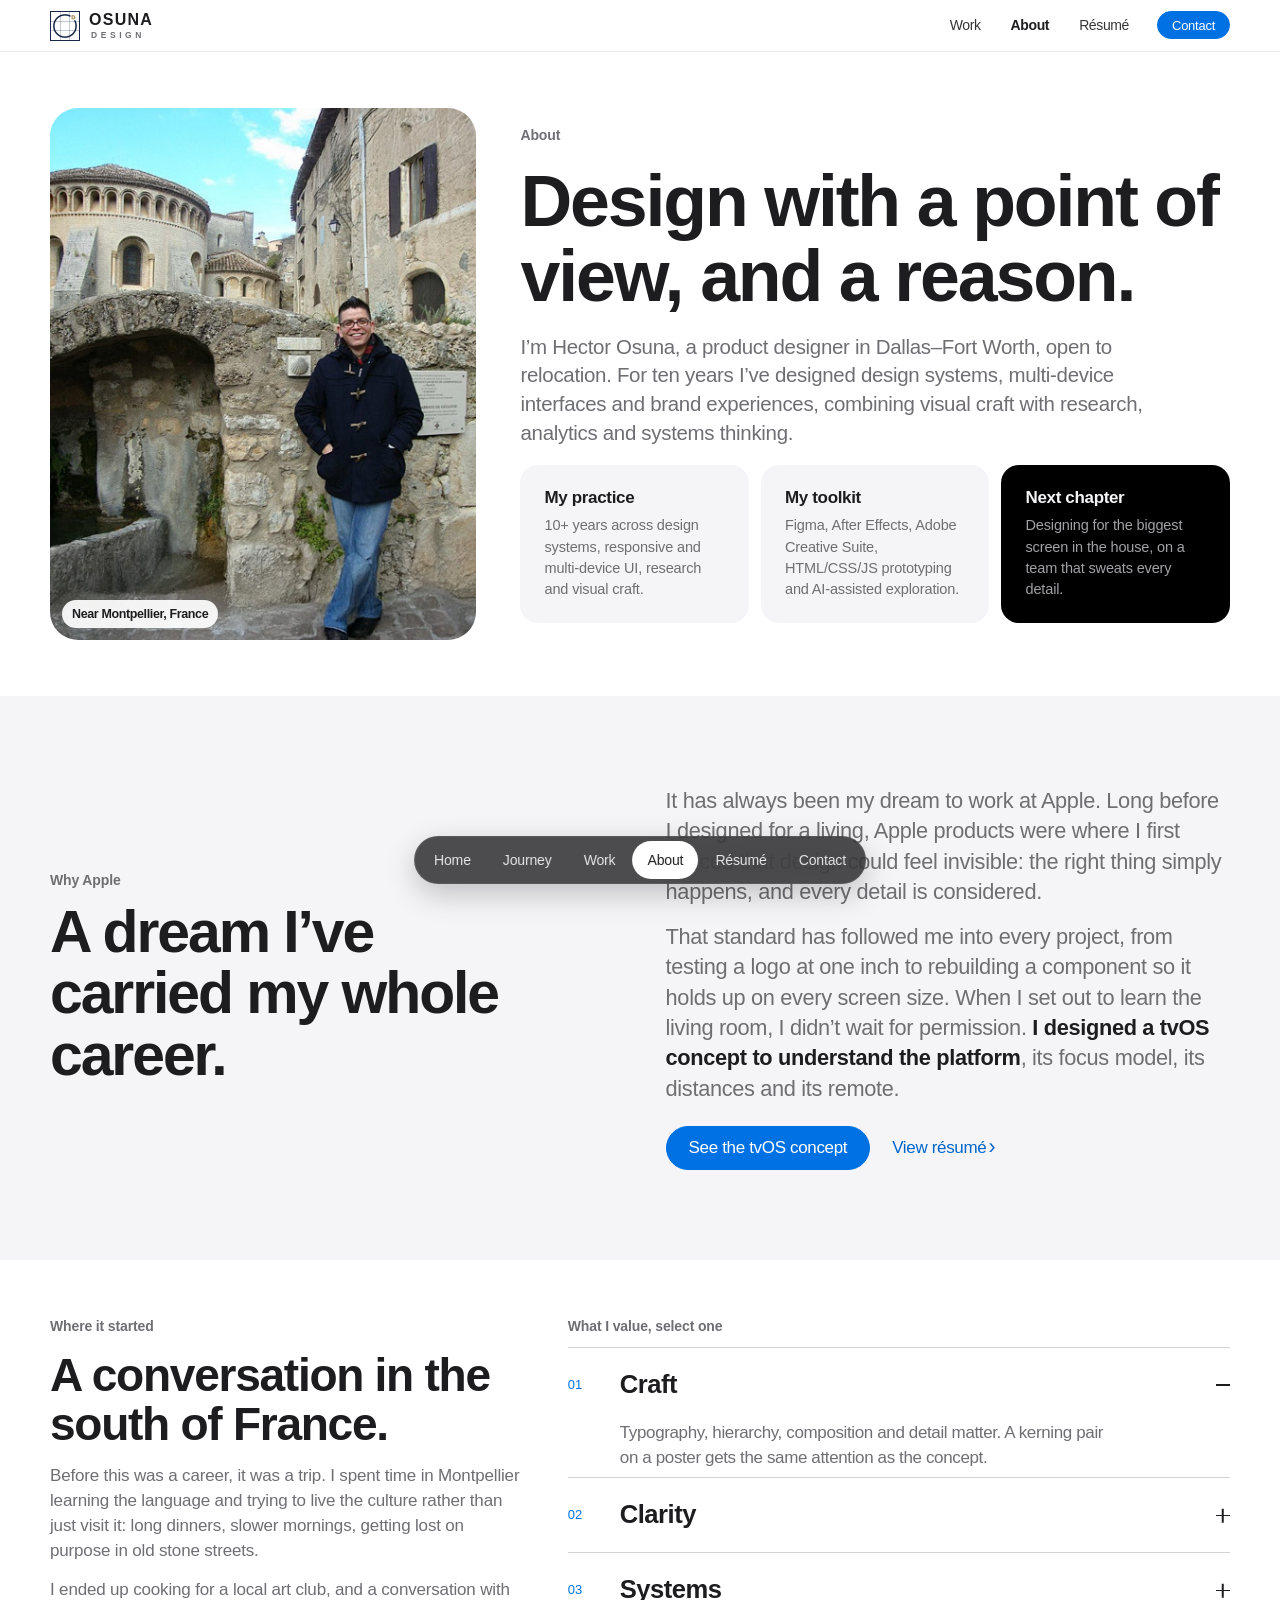
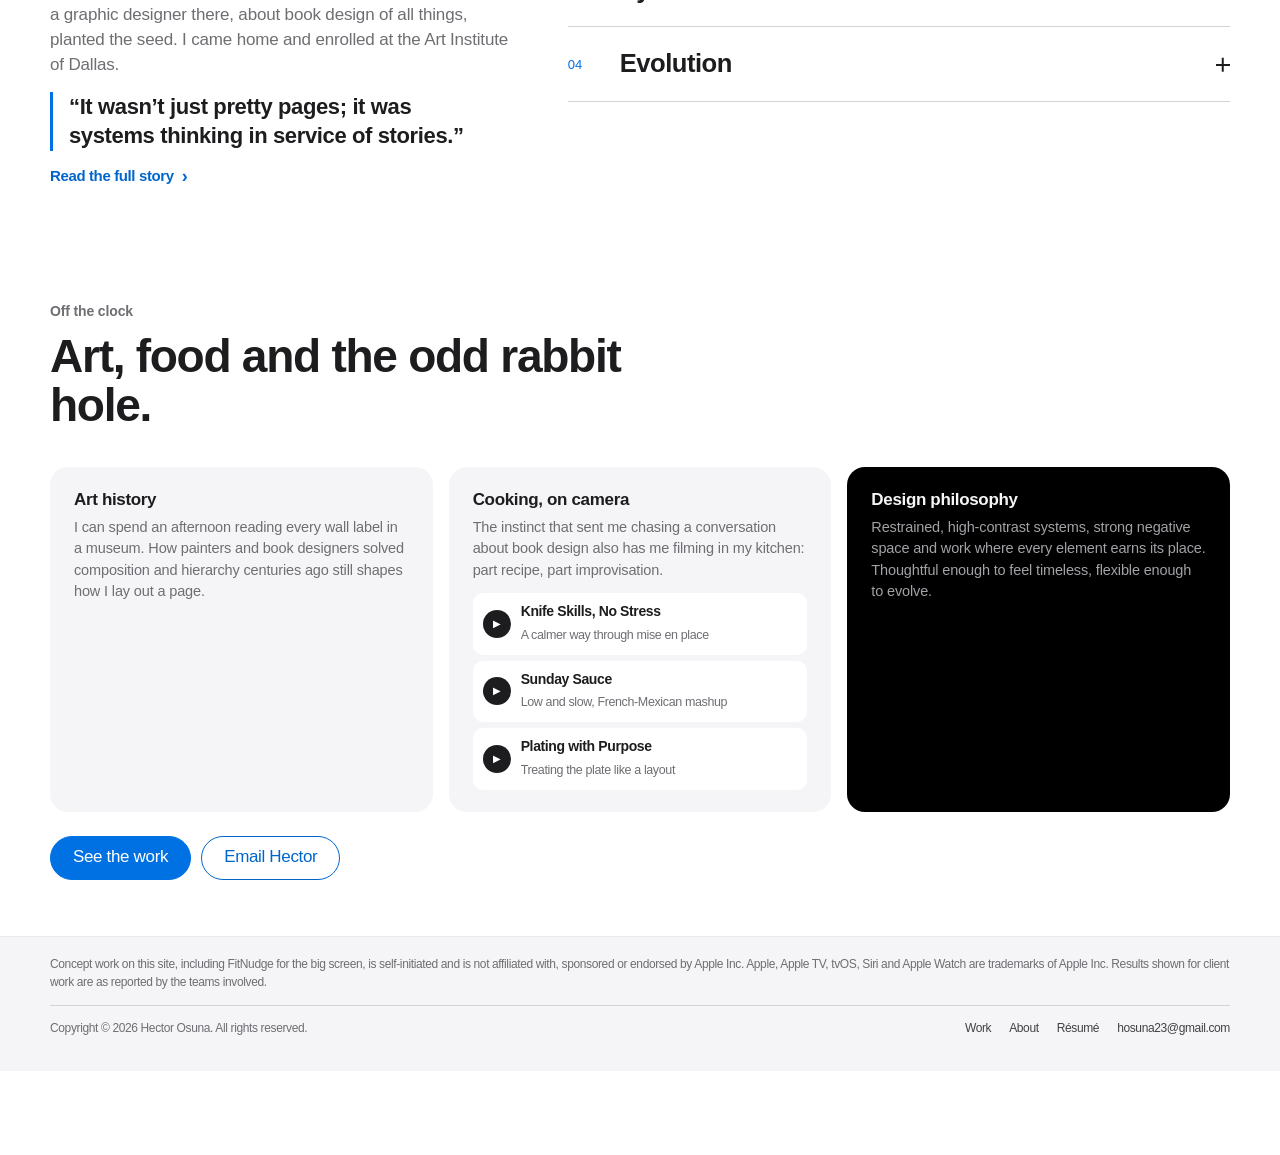
==== commit d32ab9ee: "Add files via upload" ====
--- a/about.html
+++ b/about.html
@@ -12,6 +12,7 @@
 <link href="assets/favicon-180.png" rel="apple-touch-icon"/>
 <link as="font" crossorigin="" href="fonts/inter-latin-wght-normal.woff2" rel="preload" type="font/woff2"/>
 <link href="css/site.css" rel="stylesheet"/>
+<link href="css/dock.css" rel="stylesheet"/>
 </head>
 <body class="about" id="top">
 <a class="skip" href="#main">Skip to content</a>
@@ -104,5 +105,6 @@
 </div>
 </footer>
 <script src="js/site.js"></script>
+<script src="js/dock.js"></script>
 </body>
 </html>
--- a/css/site.css
+++ b/css/site.css
@@ -1091,3 +1091,43 @@
 .tile__media.tall img{height:340px;width:min(560px,92%)}
 .tv__screen{text-align:left}.tv__card .art{place-items:center;padding-bottom:12%}
 .pad button{color:#D1D1D6;font-size:13px}
+
+/* Portfolio hierarchy update: original visual system retained. */
+.home .hero{padding-bottom:clamp(46px,6vw,80px)}
+.portfolio-section-intro{text-align:center;padding:clamp(54px,7vw,92px) var(--gutter) 26px}
+.portfolio-section-intro h2{font-size:clamp(32px,4.2vw,58px);font-weight:700;letter-spacing:-.035em;line-height:1.08;max-width:19ch;margin:0 auto}
+.portfolio-section-intro p{font-size:clamp(17px,1.6vw,21px);color:var(--slate);max-width:54ch;margin:12px auto 0;line-height:1.45}
+#ux-explorations{scroll-margin-top:75px}
+.tile__media--tv{padding:26px 14px 38px;align-items:center}
+.tile__media--tv>a{display:block;width:min(100%,680px);transition:transform .9s var(--ease-out)}
+.tile:hover .tile__media--tv>a{transform:translateY(-8px) scale(1.02)}
+.tile__media--tv .tv{width:100%}
+@media(max-width:820px){.tile__media--tv{padding:24px 8px 38px}.portfolio-section-intro{padding-top:54px}}
+
+/* Featured Working Solutions case study — editorial full-width spotlight */
+.ws-spotlight{background:#08090b;color:#f5f5f7;overflow:hidden;padding:clamp(72px,9vw,140px) 0 clamp(54px,7vw,100px)}
+.ws-spotlight__inner{display:grid;grid-template-columns:minmax(0,0.9fr) minmax(0,1.1fr);gap:clamp(32px,5vw,88px);align-items:center}
+.ws-spotlight__copy{min-width:0}
+.ws-spotlight__eyebrow{font-size:12px;font-weight:700;letter-spacing:.16em;color:#c6a77d;margin:0 0 24px}
+.ws-spotlight__eyebrow span{margin:0 8px;color:#777}
+.ws-spotlight h2{font-size:clamp(46px,5.5vw,92px);line-height:1.02;letter-spacing:-.055em;font-weight:700;margin:0;max-width:11ch}
+.ws-spotlight__intro{font-size:clamp(18px,1.8vw,24px);line-height:1.42;color:#b6b6bd;max-width:38ch;margin:25px 0 0}
+.ws-spotlight__stats{display:flex;gap:clamp(25px,4vw,66px);margin-top:34px;padding-top:25px;border-top:1px solid rgba(255,255,255,.2)}
+.ws-spotlight__stats div{display:flex;flex-direction:column;gap:5px}
+.ws-spotlight__stats strong{font-size:clamp(29px,3vw,43px);letter-spacing:-.04em;font-weight:650;color:#fff}
+.ws-spotlight__stats span{font-size:13px;color:#aaaab0}
+.ws-spotlight__actions{display:flex;flex-wrap:wrap;align-items:center;gap:18px;margin-top:32px}
+.ws-spotlight__actions .more{color:#c5dfff}
+.ws-spotlight__visual{display:block;overflow:hidden;min-width:0;aspect-ratio:1.2;background:#17181b;border-radius:12px}
+.ws-spotlight__visual img{display:block;width:100%;height:100%;object-fit:cover;transition:transform .7s ease}
+.ws-spotlight__visual:hover img{transform:scale(1.035)}
+@media(max-width:820px){.ws-spotlight__inner{grid-template-columns:1fr}.ws-spotlight__visual{aspect-ratio:1.45;order:-1}.ws-spotlight{padding:58px 0 68px}.ws-spotlight h2{font-size:clamp(42px,9vw,64px)}.ws-spotlight__stats{gap:28px}}
+@media(max-width:460px){.ws-spotlight__visual{aspect-ratio:1.15}.ws-spotlight__actions{align-items:flex-start;flex-direction:column}}
+
+/* Video project page — scoped to media components; original site styling preserved */
+.video-frame{position:relative;width:100%;aspect-ratio:16/9;background:#0b0b0d;overflow:hidden;border-radius:16px;margin:30px 0 10px}
+.video-frame iframe{position:absolute;inset:0;width:100%;height:100%;border:0}
+.video-grid{display:grid;grid-template-columns:repeat(2,minmax(0,1fr));gap:28px;margin-top:20px}
+.video-grid .video-frame{margin-top:0}
+.video-caption{font-size:0.92rem;opacity:.7;margin:10px 0 20px}
+@media(max-width:760px){.video-grid{grid-template-columns:1fr;gap:14px}.video-frame{border-radius:10px}}
--- a/css/dock.css
+++ b/css/dock.css
@@ -0,0 +1,16 @@
+/* Floating bottom menu (shared). Glass pill in the style of Apple's dock. */
+.dock{position:fixed;left:50%;bottom:max(16px,env(safe-area-inset-bottom));transform:translateX(-50%);z-index:90;display:flex;align-items:center;gap:2px;padding:5px;border-radius:980px;background:rgba(29,29,31,.78);-webkit-backdrop-filter:saturate(180%) blur(20px);backdrop-filter:saturate(180%) blur(20px);box-shadow:0 10px 30px rgba(0,0,0,.22),inset 0 0 0 1px rgba(255,255,255,.08);font-family:-apple-system,BlinkMacSystemFont,"SF Pro Text","Helvetica Neue","Inter",Arial,sans-serif;transition:transform .45s cubic-bezier(.16,1,.3,1),opacity .3s}
+.dock a{position:relative;display:inline-flex;align-items:center;height:38px;padding:0 15px;border-radius:980px;color:rgba(255,255,255,.86);font-size:14px;font-weight:500;letter-spacing:-.01em;text-decoration:none;white-space:nowrap;transition:background .2s,color .2s}
+.dock a:hover{background:rgba(255,255,255,.12);color:#fff}
+.dock a[aria-current="page"]{background:#fff;color:#1d1d1f}
+.dock a:focus-visible{outline:2px solid #2997ff;outline-offset:2px}
+.dock.is-hidden{transform:translate(-50%,140%);opacity:0}
+body.has-dock{padding-bottom:84px}
+body.has-dock .footer{padding-bottom:12px}
+@media (max-width:600px){
+  .dock{max-width:calc(100vw - 20px);overflow-x:auto;scrollbar-width:none;justify-content:flex-start}
+  .dock::-webkit-scrollbar{display:none}
+  .dock a{height:36px;padding:0 12px;font-size:13px}
+}
+@media (prefers-reduced-motion:reduce){.dock{transition:none}}
+@media (max-width:430px){.dock a{padding:0 8px;font-size:12.5px;height:34px}.dock{padding:4px}}
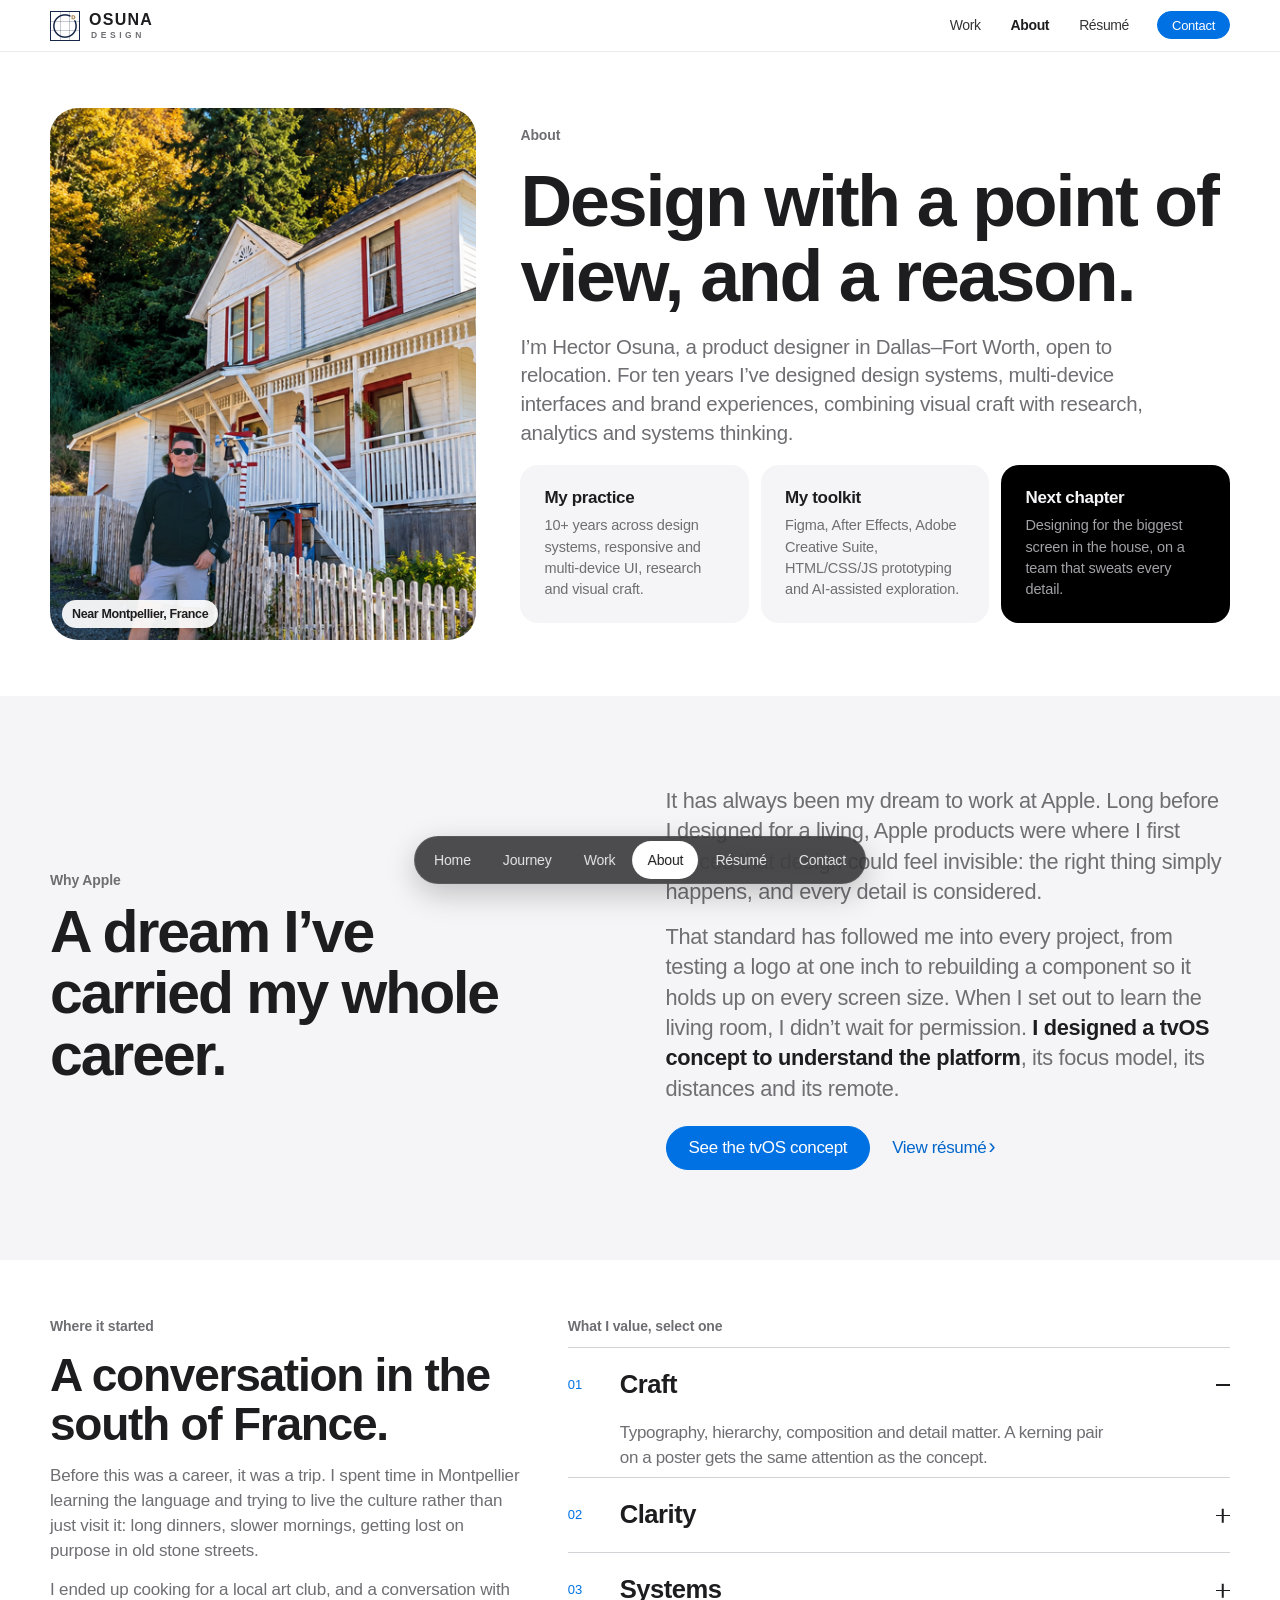
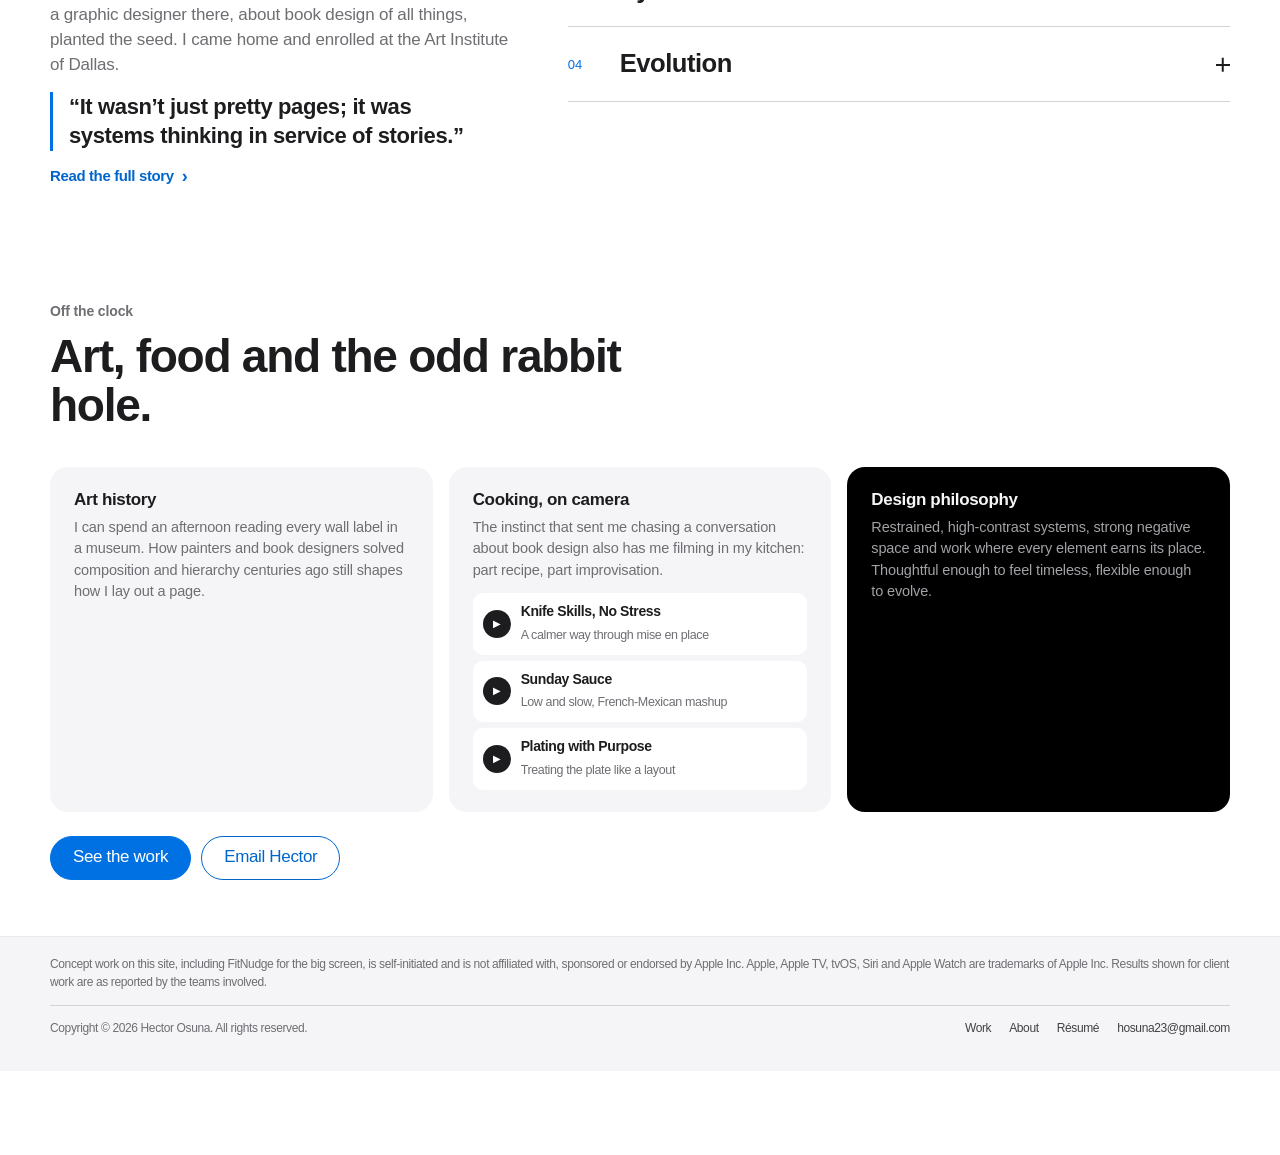
==== commit 9dccfe2e: "Update about.html" ====
--- a/about.html
+++ b/about.html
@@ -32,7 +32,7 @@
 <main id="main">
 <section class="band band--tight">
 <div class="wrap split split--center" style="grid-template-columns:minmax(0,.75fr) minmax(0,1.25fr)">
-<figure class="portrait" data-title="Saint-Guilhem-le-Désert, near Montpellier, France" data-zoom=""><img alt="Hector Osuna beside a medieval stone bridge and abbey near Montpellier, France" src="assets/about/hector-montpellier.jpg"/><figcaption>Near Montpellier, France</figcaption></figure>
+<figure class="portrait" data-title="The Goonies House · Astoria, Oregon" data-zoom=""><img alt="Hector Osuna beside a medieval stone bridge and abbey near Montpellier, France" src="assets/about/hector-montpellier.jpg"/><figcaption>Near Montpellier, France</figcaption></figure>
 <div class="stack" style="--s:18px">
 <span class="label" style="margin:0">About</span>
 <h1 class="h1">Design with a point of view, and a reason.</h1>
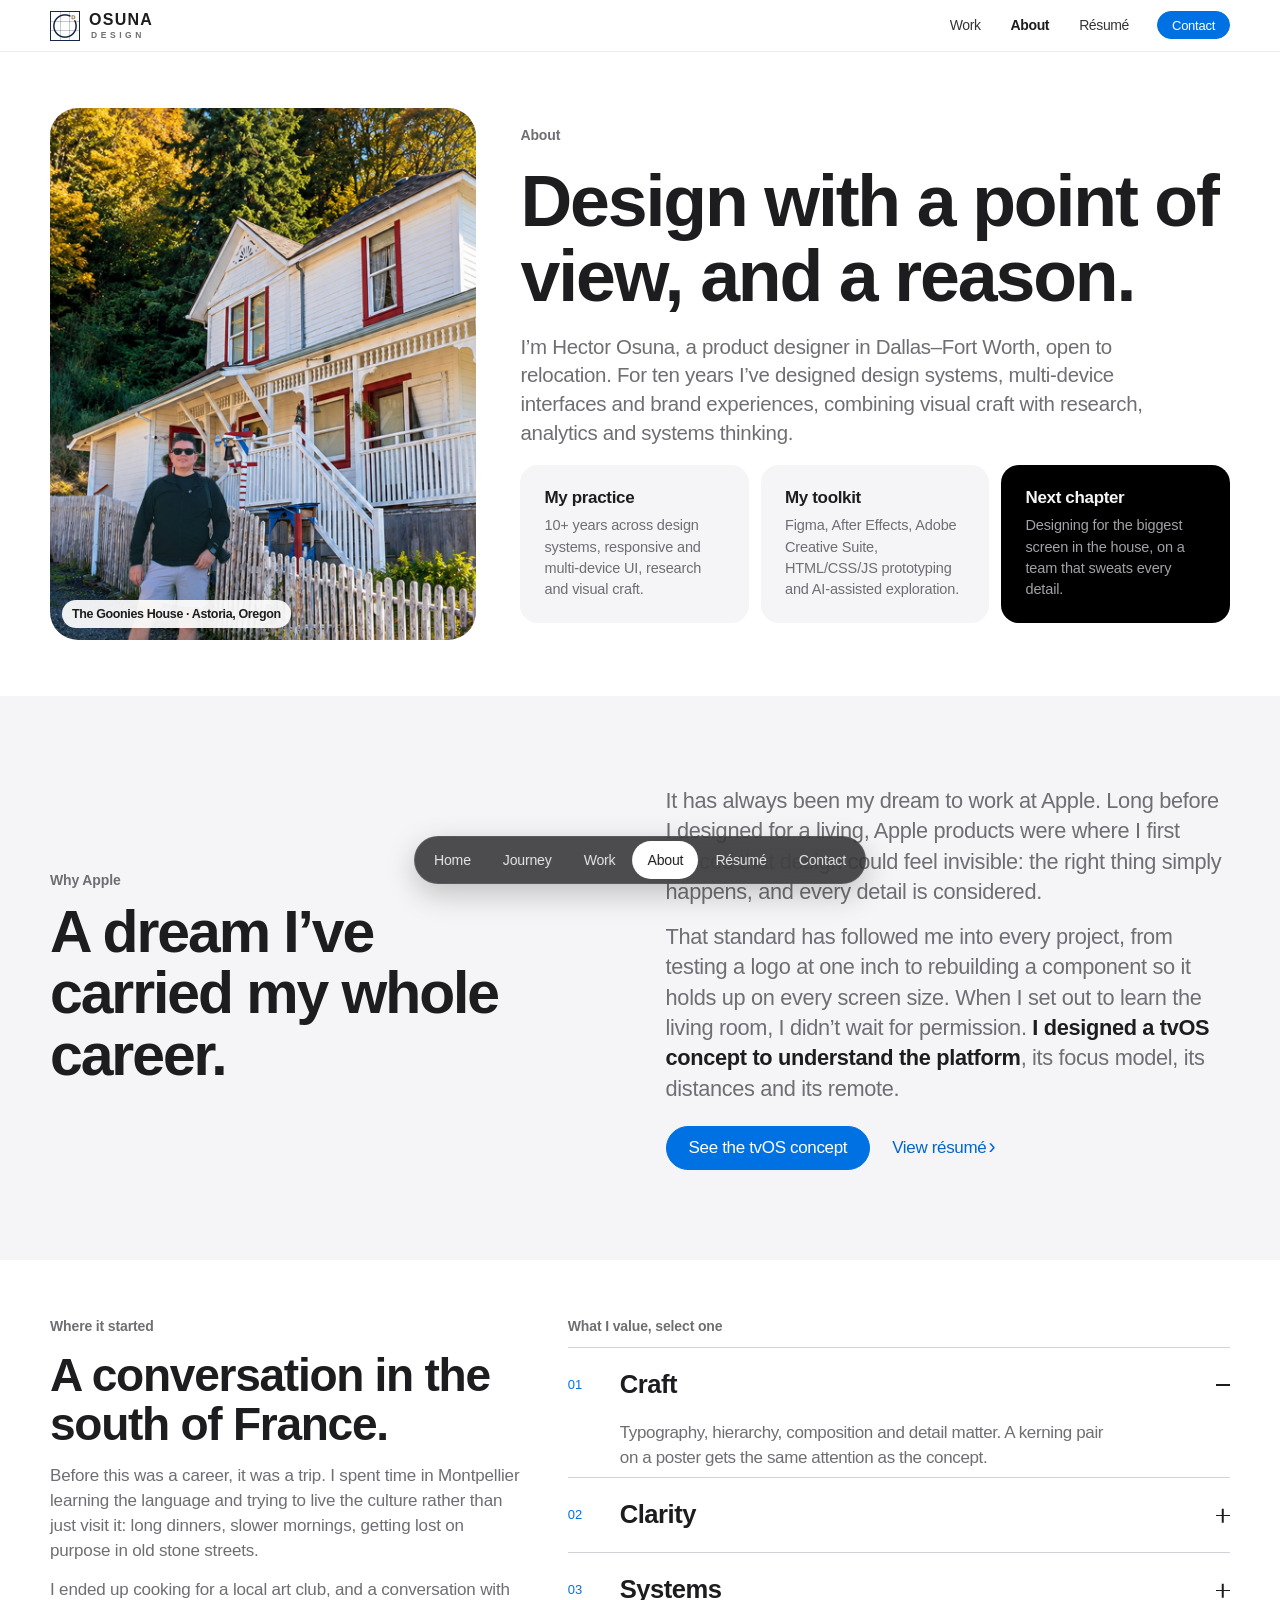
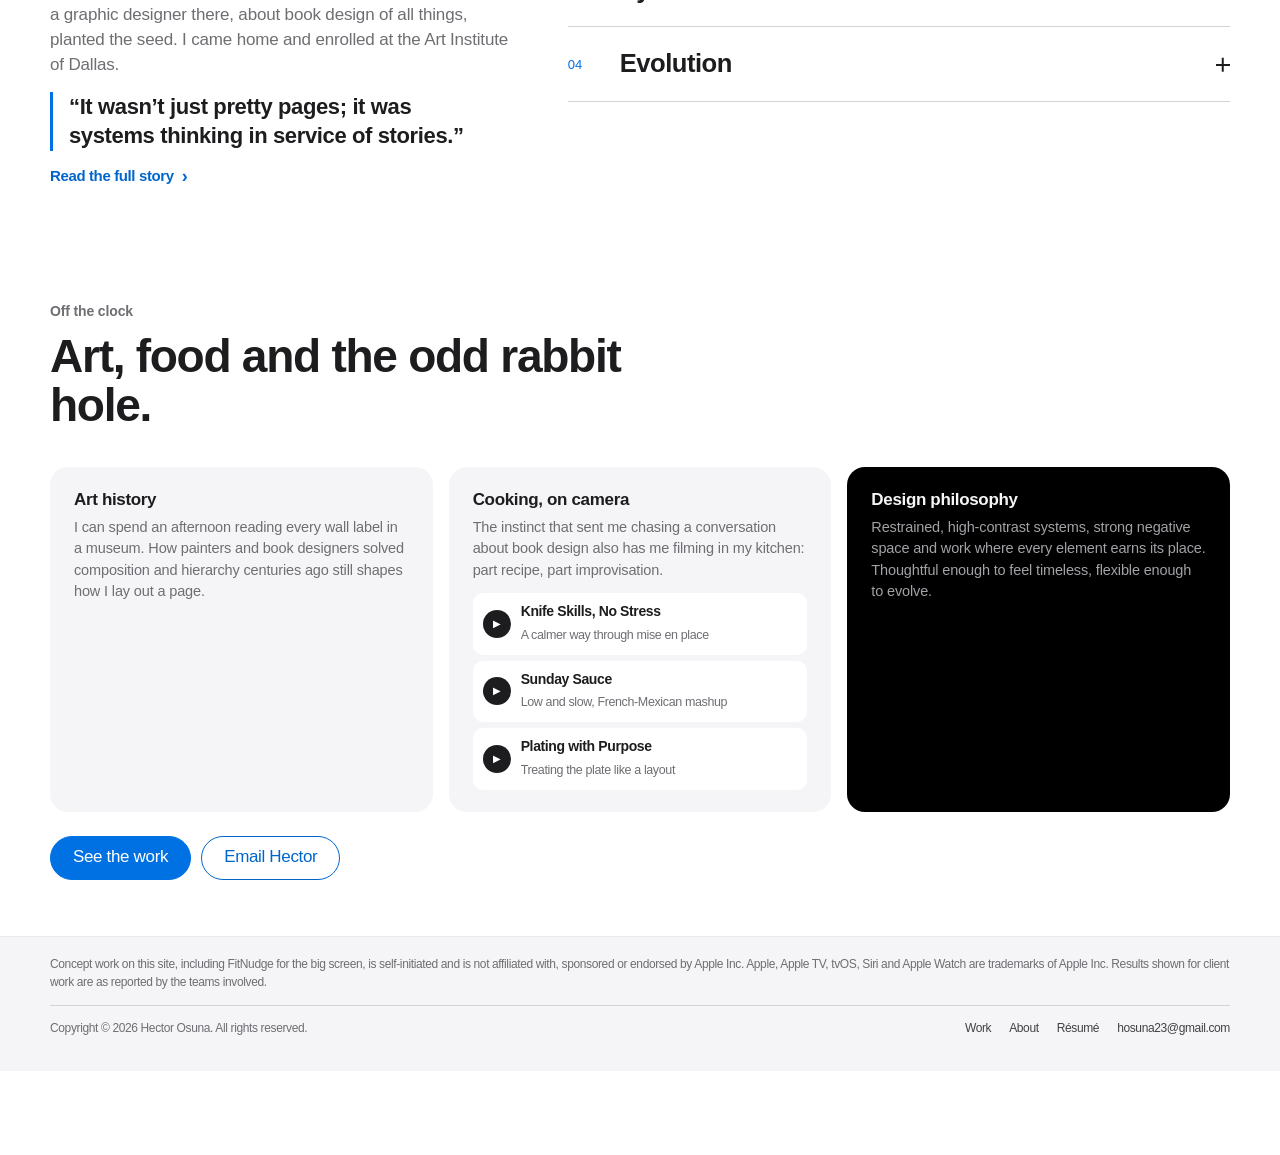
==== commit 26122f2c: "Add files via upload" ====
--- a/about.html
+++ b/about.html
@@ -32,7 +32,7 @@
 <main id="main">
 <section class="band band--tight">
 <div class="wrap split split--center" style="grid-template-columns:minmax(0,.75fr) minmax(0,1.25fr)">
-<figure class="portrait" data-title="The Goonies House · Astoria, Oregon" data-zoom=""><img alt="Hector Osuna beside a medieval stone bridge and abbey near Montpellier, France" src="assets/about/hector-montpellier.jpg"/><figcaption>Near Montpellier, France</figcaption></figure>
+<figure class="portrait" data-title="Saint-Guilhem-le-Désert, near Montpellier, France" data-zoom=""><img alt="Hector Osuna beside a medieval stone bridge and abbey near Montpellier, France" src="assets/about/hector-montpellier.jpg"/><figcaption>The Goonies House · Astoria, Oregon</figcaption></figure>
 <div class="stack" style="--s:18px">
 <span class="label" style="margin:0">About</span>
 <h1 class="h1">Design with a point of view, and a reason.</h1>
